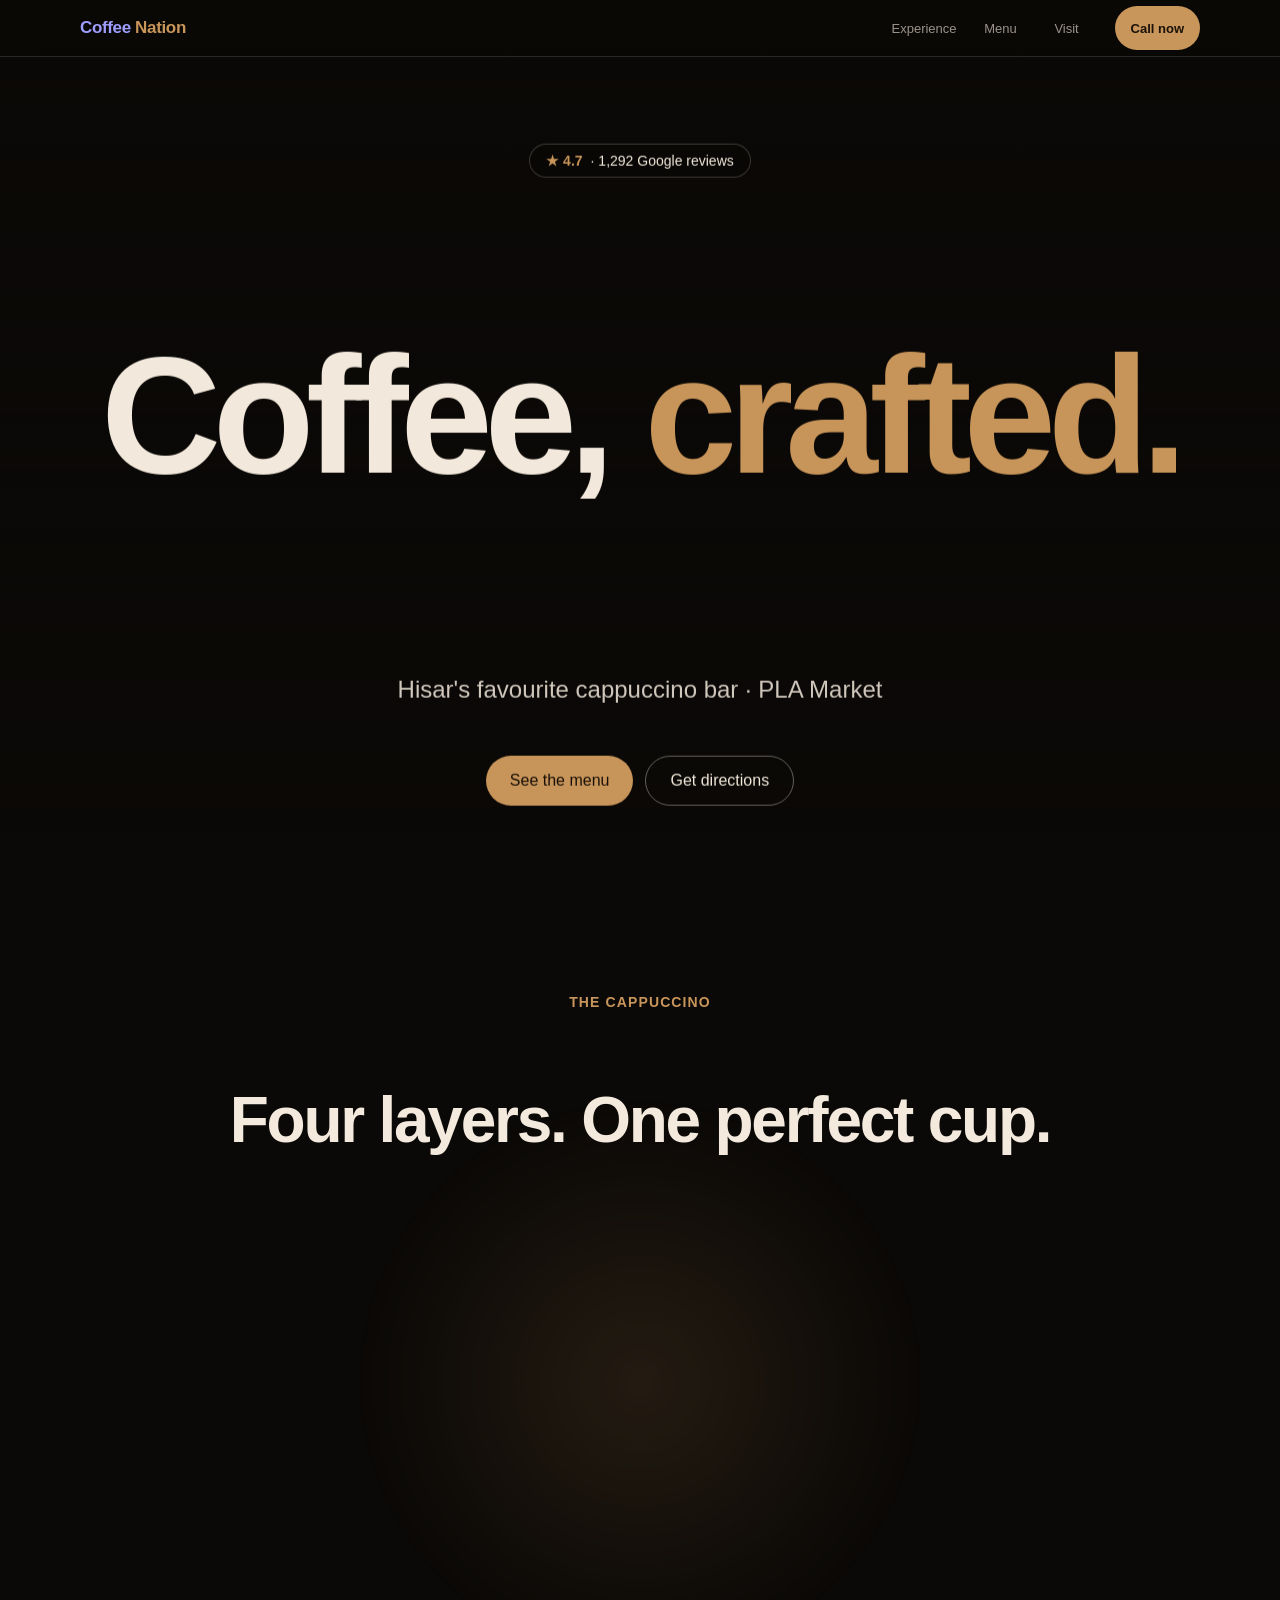
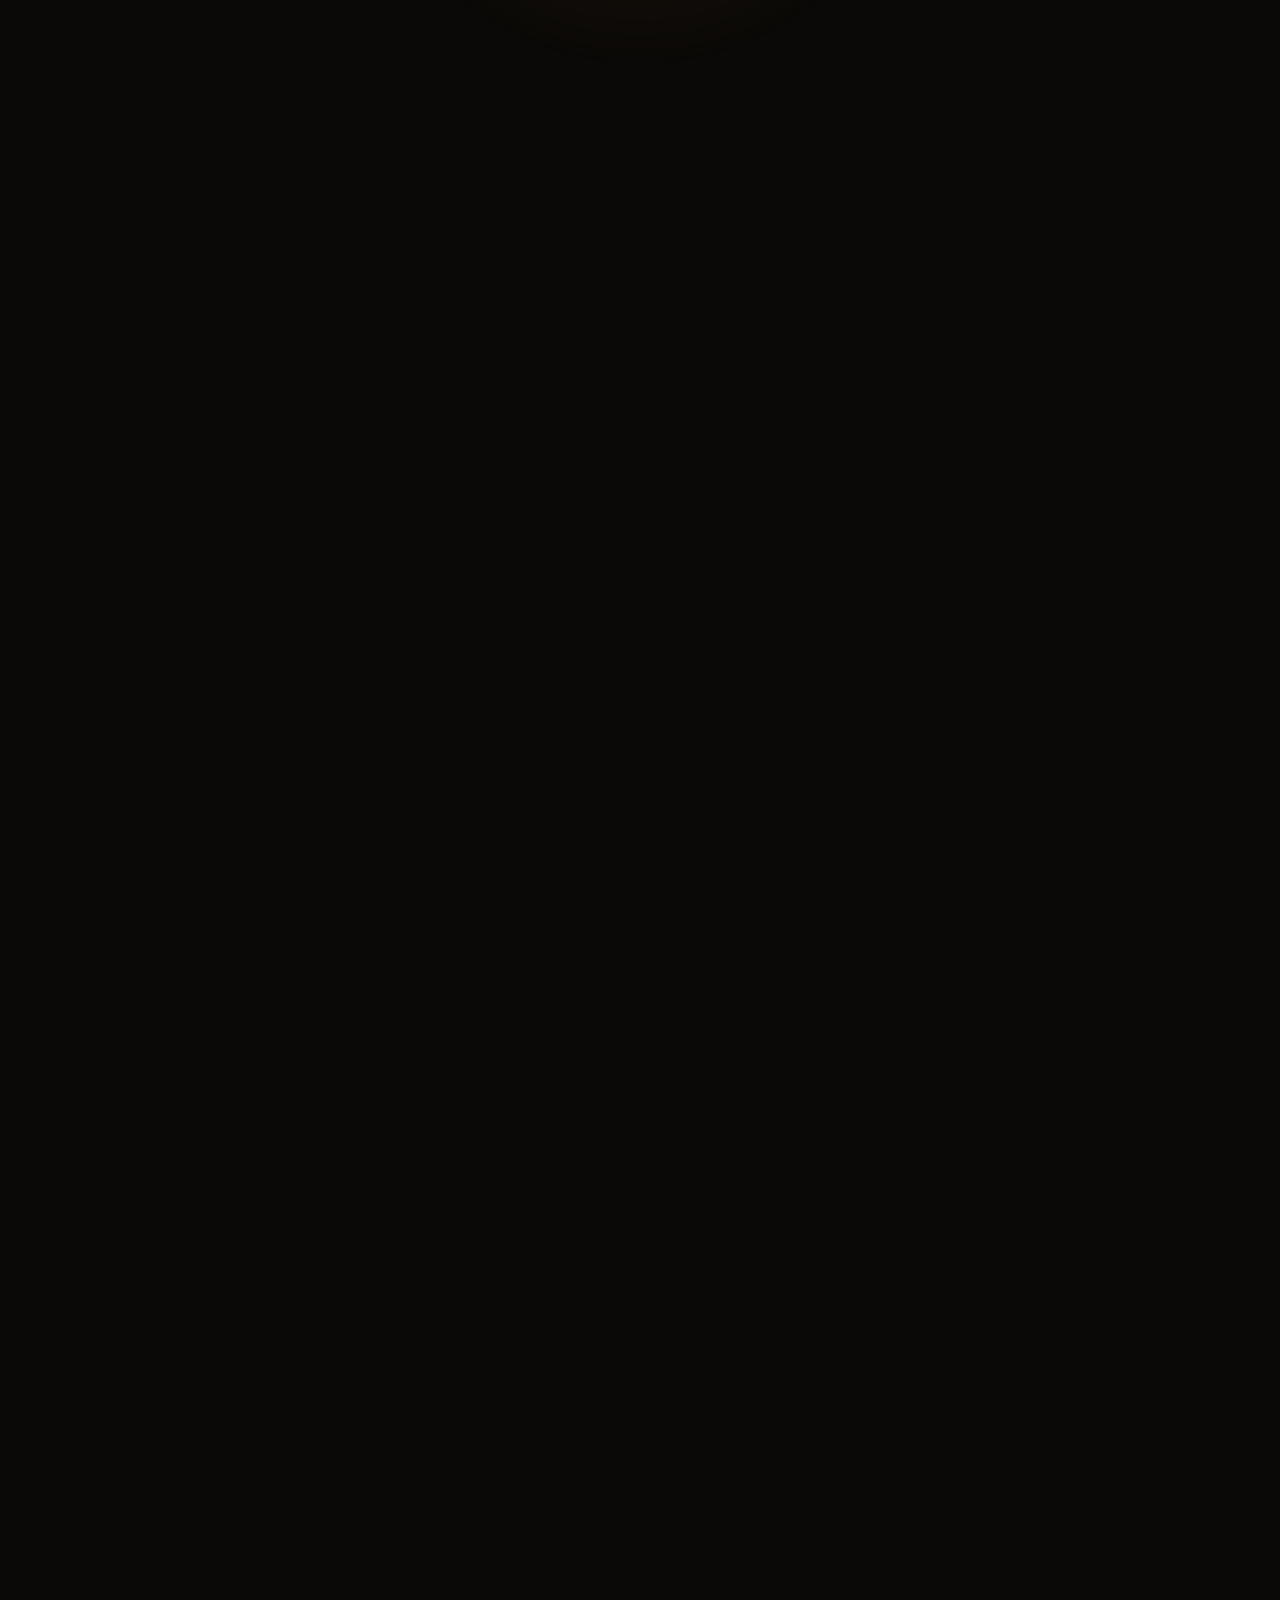
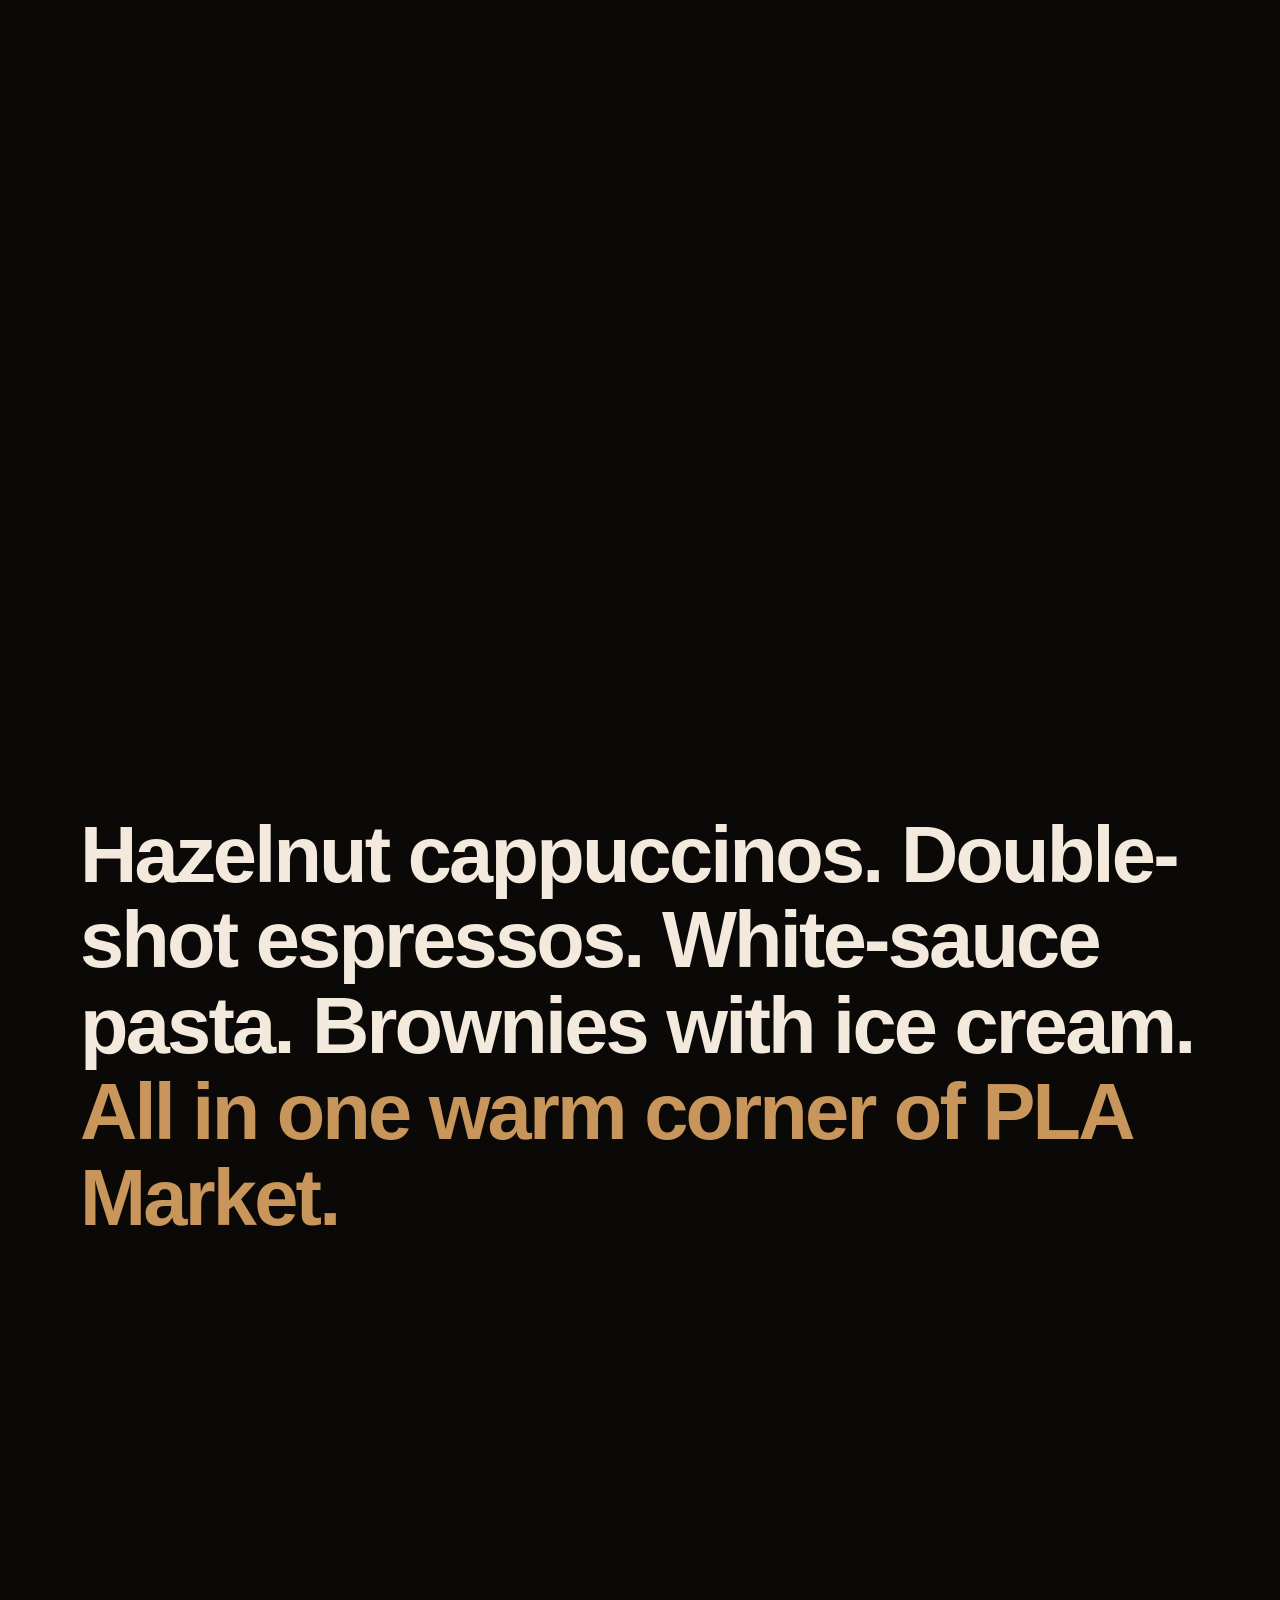
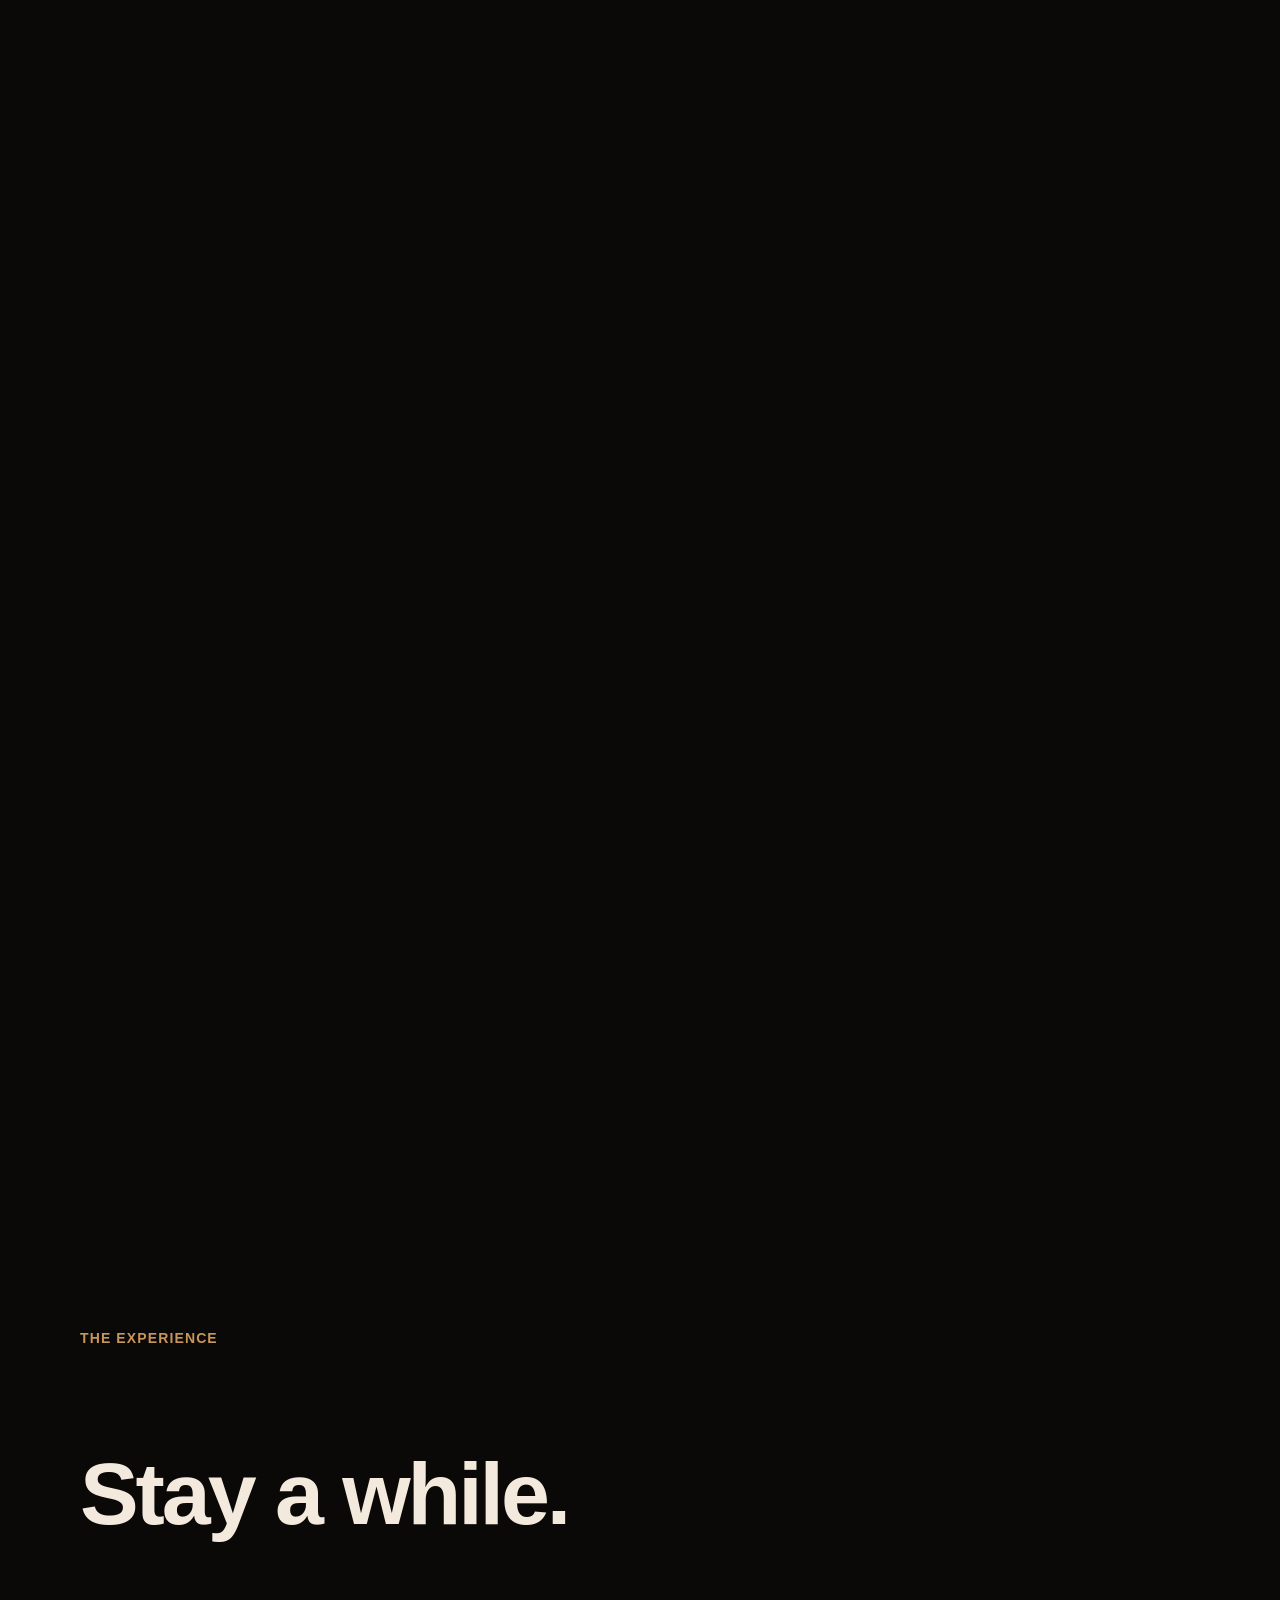
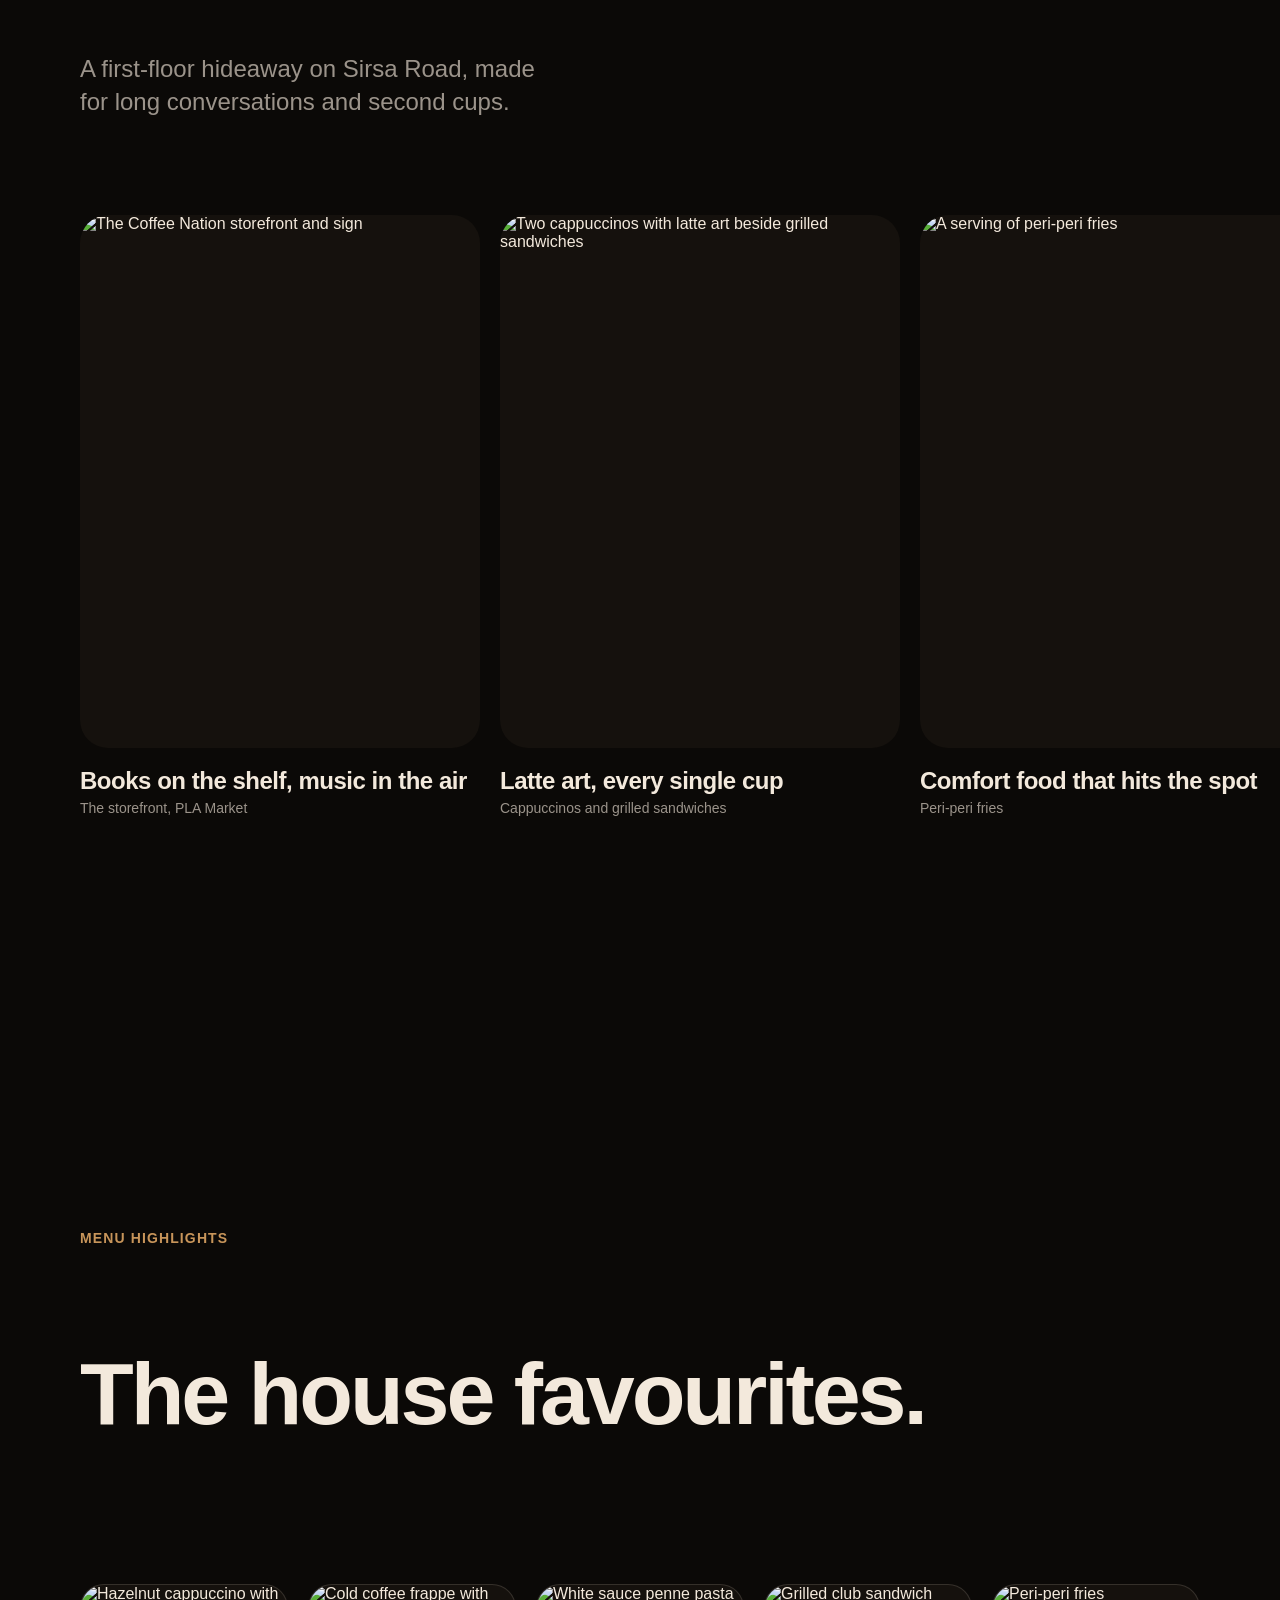
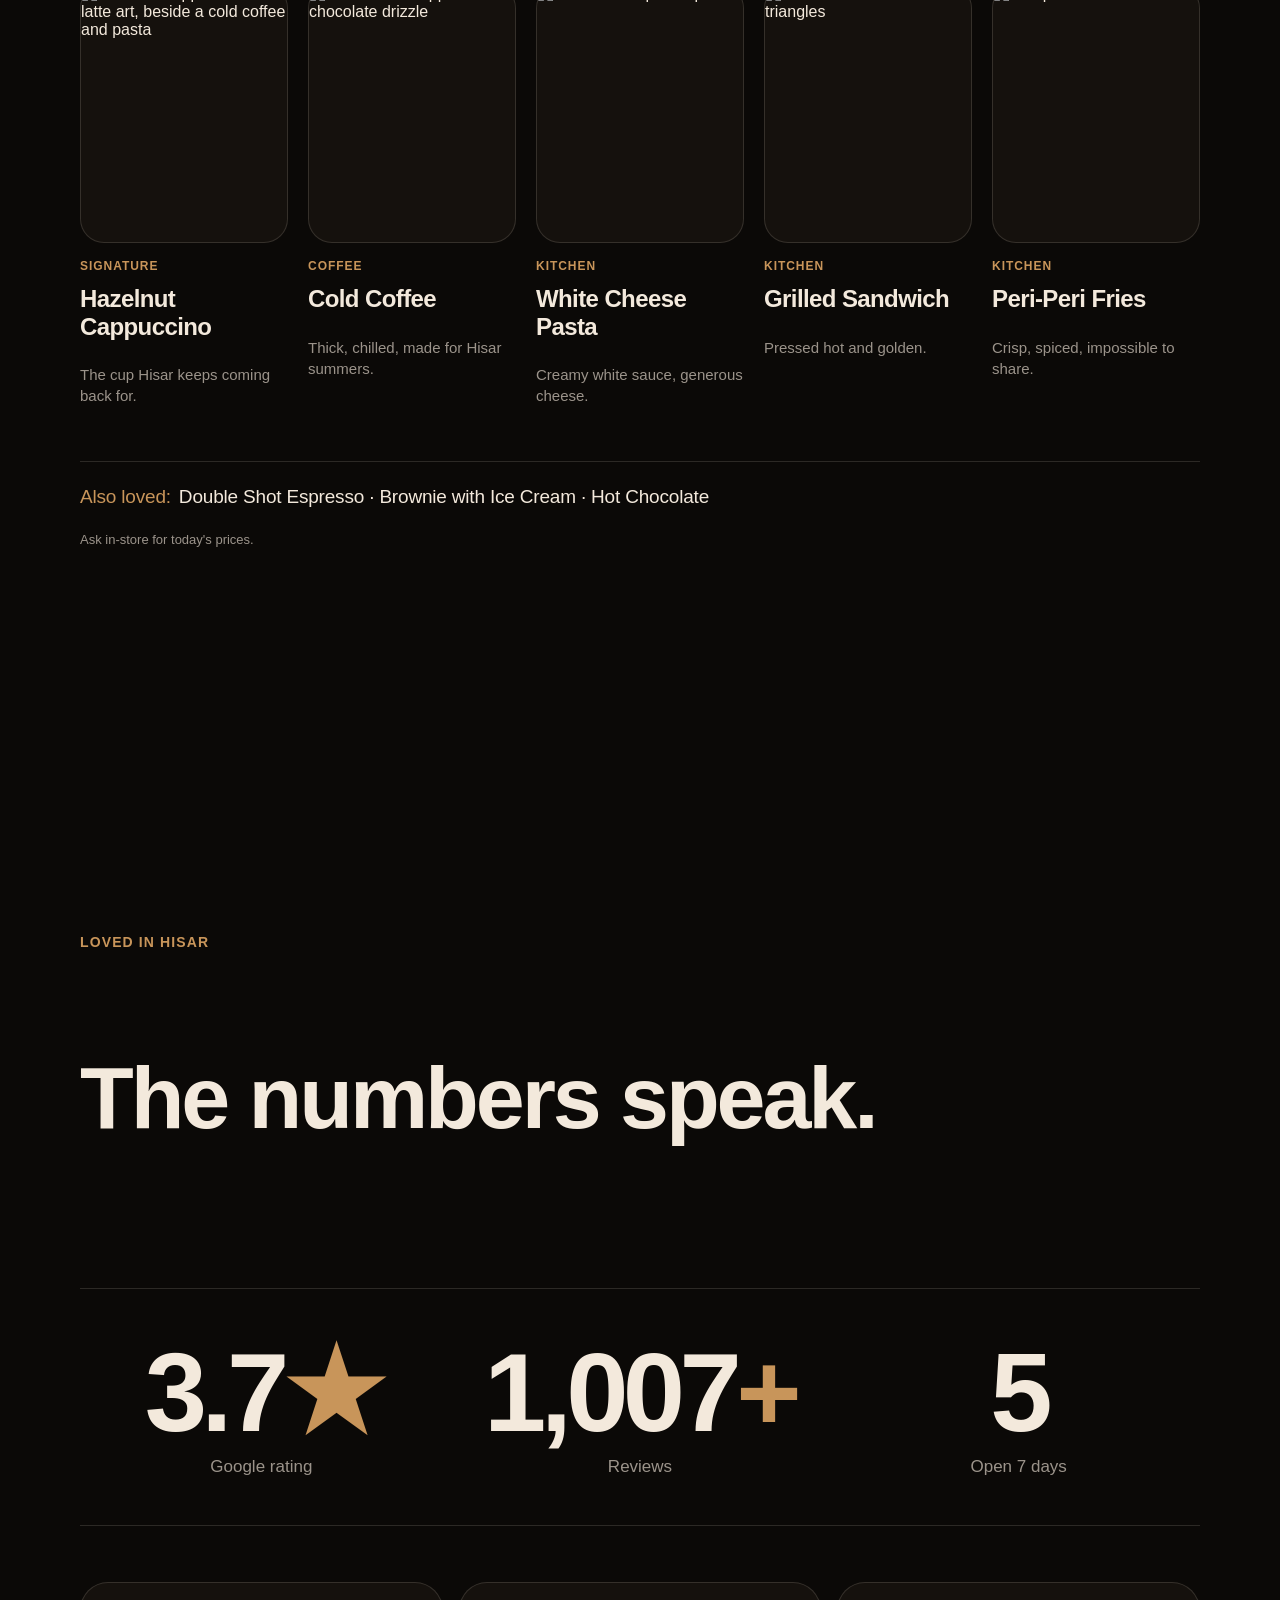
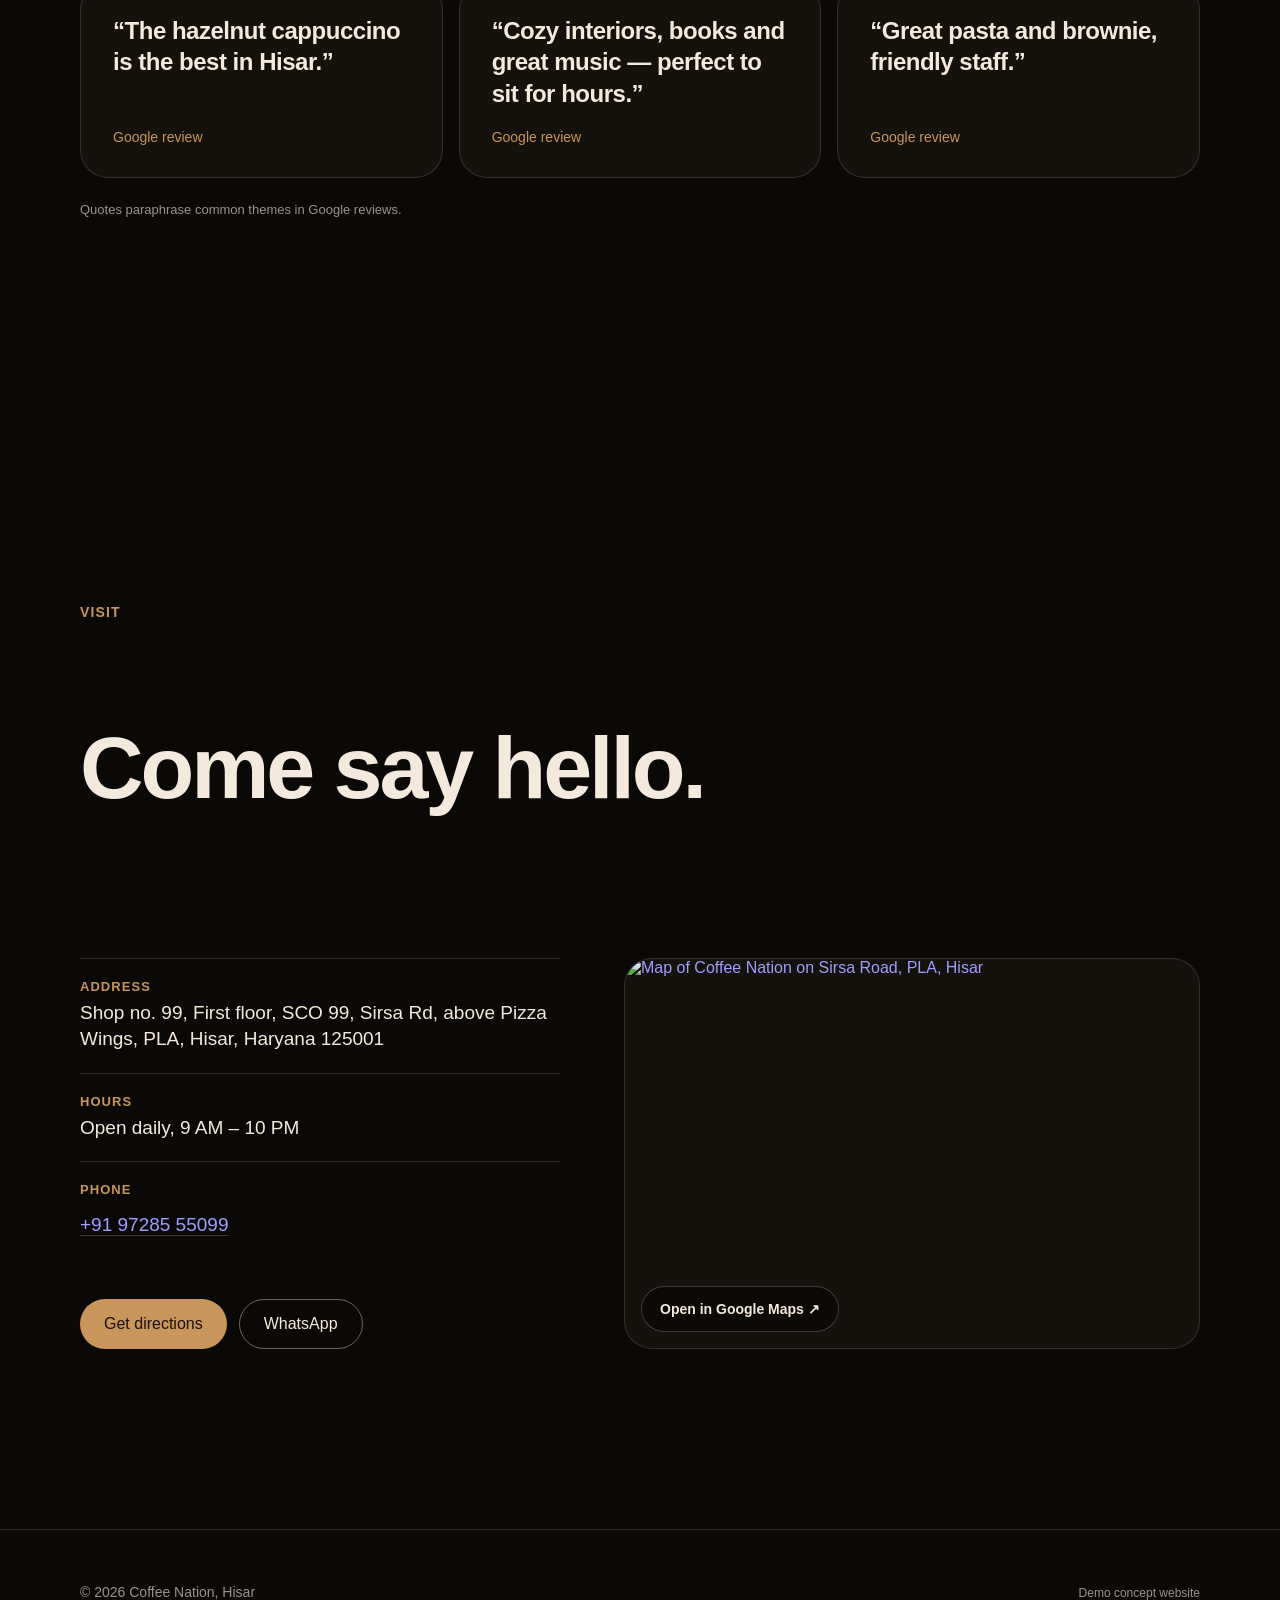
==== index.html @ 86024b4c "Demo site: initial commit" ====
<!doctype html>
<html lang="en">
  <head>
    <meta charset="utf-8" />
    <meta name="viewport" content="width=device-width, initial-scale=1" />
    <title>Coffee Nation Hisar</title>
    <meta name="theme-color" content="#0b0907" />
    <link rel="stylesheet" href="hark.css" />
    <style>
      :root {
        --x-bg: #0b0907;
        --x-bg-2: #15110d;
        --x-cream: #f3e9dc;
        --x-dim: rgba(243, 233, 220, 0.62);
        --x-faint: rgba(243, 233, 220, 0.2);
        --x-line: rgba(243, 233, 220, 0.14);
        --x-gold: #c8955a;
        --x-font: -apple-system, BlinkMacSystemFont, "SF Pro Display", "SF Pro Text", Inter, "Helvetica Neue", Helvetica, Arial, sans-serif;
        --x-ease: cubic-bezier(0.22, 1, 0.36, 1);
        color-scheme: dark;
      }
      body { background: var(--x-bg); color: var(--x-cream); font-family: var(--x-font); }
      .x-site {
        width: 100vw;
        margin: -12px 0 -40px calc(50% - 50vw);
        overflow: clip;
        font-family: var(--x-font);
        color: var(--x-cream);
        background: var(--x-bg);
        -webkit-font-smoothing: antialiased;
      }
      .x-site a:focus-visible, .x-scroller:focus-visible { outline: 2px solid var(--x-gold); outline-offset: 3px; }
      .x-wrap { width: min(1120px, 100% - 40px); margin-inline: auto; }

      /* Nav */
      .x-nav {
        position: fixed; inset: 0 0 auto 0; z-index: 50;
        background: rgba(11, 9, 7, 0.62);
        -webkit-backdrop-filter: saturate(180%) blur(20px);
        backdrop-filter: saturate(180%) blur(20px);
        border-bottom: 1px solid var(--x-line);
      }
      .x-nav__in { display: flex; align-items: center; gap: 20px; height: 56px; width: min(1120px, 100% - 32px); margin-inline: auto; }
      .x-mark { display: inline-flex; align-items: center; min-height: 44px; font-size: 17px; font-weight: 600; letter-spacing: -0.02em; text-decoration: none; white-space: nowrap; margin-right: auto; }
      .x-mark span { color: var(--x-gold); margin-left: 0.25em; }
      .x-nav__links { display: flex; gap: 10px; }
      .x-nav__links a { display: inline-flex; align-items: center; justify-content: center; min-height: 44px; min-width: 44px; padding: 0 6px; font-size: 13px; color: var(--x-dim); text-decoration: none; transition: color 0.2s; }
      .x-nav__links a:hover { color: var(--x-cream); }
      .x-pill {
        display: inline-flex; align-items: center; min-height: 44px; padding: 0 16px; border-radius: 999px;
        background: var(--x-gold); color: #1a120a; font-size: 13px; font-weight: 600; text-decoration: none; white-space: nowrap;
      }
      @media (max-width: 460px) {
        .x-nav__in { gap: 6px; width: calc(100% - 24px); }
        .x-mark { font-size: 15px; }
        .x-nav__links { gap: 0; }
        .x-nav__links a { font-size: 12px; padding: 0 4px; }
        .x-pill { padding: 0 12px; font-size: 12px; }
      }

      /* Buttons */
      .x-btns { display: flex; flex-wrap: wrap; gap: 12px; }
      .x-btn {
        display: inline-flex; align-items: center; justify-content: center; min-height: 48px; padding: 0 24px;
        border-radius: 999px; font-size: 16px; font-weight: 500; text-decoration: none;
        transition: transform 0.3s var(--x-ease), background 0.3s, color 0.3s;
      }
      .x-btn--fill { background: var(--x-gold); color: #1a120a; }
      .x-btn--fill:hover { background: #d8a46a; }
      .x-btn--line { border: 1px solid rgba(243, 233, 220, 0.4); color: var(--x-cream); }
      .x-btn--line:hover { background: var(--x-cream); color: var(--x-bg); }
      .x-btn:active { transform: scale(0.97); }

      /* Type */
      .x-eyebrow { font-size: 14px; font-weight: 600; letter-spacing: 0.08em; text-transform: uppercase; color: var(--x-gold); }
      .x-h2 { font-size: clamp(40px, 7vw, 88px); font-weight: 700; letter-spacing: -0.035em; line-height: 1.02; }
      .x-lede { font-size: clamp(18px, 2.2vw, 24px); line-height: 1.4; color: var(--x-dim); max-width: 36ch; font-weight: 500; }
      .x-small { font-size: 13px; color: var(--x-dim); }
      .x-block { padding-block: clamp(96px, 16vw, 180px); }
      .x-block__head { display: grid; gap: 16px; margin-bottom: clamp(40px, 6vw, 72px); }

      /* Hero */
      .x-hero { position: relative; height: 100vh; height: 100svh; min-height: 560px; overflow: hidden; }
      .x-hero__img { position: absolute; inset: 0; width: 100%; height: 100%; max-width: none; object-fit: cover; transform: scale(1.06); will-change: transform; }
      .x-hero::after {
        content: ""; position: absolute; inset: 0;
        background: linear-gradient(180deg, rgba(11, 9, 7, 0.55) 0%, rgba(11, 9, 7, 0.2) 35%, rgba(11, 9, 7, 0.75) 72%, var(--x-bg) 100%);
      }
      .x-hero__copy {
        position: absolute; inset: auto 0 0 0; z-index: 2; padding-bottom: clamp(56px, 10vh, 112px);
        display: grid; gap: 20px; justify-items: center; text-align: center; will-change: transform, opacity;
      }
      .x-hero h1 { font-size: clamp(60px, 13vw, 168px); font-weight: 700; letter-spacing: -0.05em; line-height: 0.95; }
      .x-hero h1 span { color: var(--x-gold); }
      .x-hero__sub { font-size: clamp(17px, 2.2vw, 24px); font-weight: 500; color: var(--x-cream); opacity: 0.86; }
      .x-chip {
        display: inline-flex; align-items: center; gap: 8px; padding: 8px 16px; border-radius: 999px; font-size: 14px; font-weight: 500;
        background: rgba(11, 9, 7, 0.78); color: var(--x-cream); border: 1px solid rgba(243, 233, 220, 0.22);
        -webkit-backdrop-filter: blur(16px); backdrop-filter: blur(16px);
      }
      .x-chip b { color: var(--x-gold); }
      .x-hero .x-btns { justify-content: center; margin-top: 8px; }

      /* Exploded view */
      .x-explode { position: relative; height: 320vh; }
      .x-explode__stick { position: sticky; top: 0; height: 100vh; height: 100svh; overflow: visible; }
      .x-glow {
        position: absolute; left: var(--cx, 50%); top: 54%; width: 96vmin; height: 96vmin; transform: translate(-50%, -50%);
        background: radial-gradient(closest-side, rgba(200, 149, 90, 0.34), rgba(200, 149, 90, 0.08) 55%, transparent 75%);
        opacity: 0.45; pointer-events: none; will-change: opacity, transform;
      }
      .x-layer { position: absolute; left: 0; top: 0; will-change: transform; pointer-events: none; user-select: none; }
      .x-layer { overflow: visible; }
      .x-layer img { display: block; width: 100%; height: auto; max-width: none; max-height: none; overflow: visible; -webkit-mask: none; mask: none; clip-path: none; }
      .x-layer--saucer { z-index: 1; filter: drop-shadow(0 0 2px rgba(232, 190, 140, 0.55)) drop-shadow(0 0 22px rgba(200, 149, 90, 0.45)) drop-shadow(0 26px 36px rgba(0, 0, 0, 0.55)); }
      .x-layer--cup { z-index: 2; filter: drop-shadow(0 0 2px rgba(232, 190, 140, 0.4)) drop-shadow(0 0 26px rgba(200, 149, 90, 0.32)) drop-shadow(0 24px 40px rgba(0, 0, 0, 0.55)); }
      .x-layer--espresso { z-index: 3; filter: drop-shadow(0 0 2px rgba(232, 190, 140, 0.45)) drop-shadow(0 0 30px rgba(200, 149, 90, 0.38)) drop-shadow(0 14px 26px rgba(0, 0, 0, 0.5)); }
      .x-layer--foam { z-index: 4; filter: drop-shadow(0 0 2px rgba(232, 190, 140, 0.4)) drop-shadow(0 0 28px rgba(200, 149, 90, 0.3)) drop-shadow(0 14px 24px rgba(0, 0, 0, 0.5)); }
      .x-callout {
        position: absolute; top: 0; z-index: 6; display: flex; align-items: center; gap: 12px; opacity: 0;
        width: max-content; max-width: min(300px, 40vw); will-change: opacity, transform;
      }
      .x-callout__line { flex: none; width: 56px; height: 1px; background: rgba(243, 233, 220, 0.55); transform-origin: left center; }
      .x-callout--left { flex-direction: row-reverse; text-align: right; }
      .x-callout--left .x-callout__line { transform-origin: right center; }
      .x-callout p { font-size: 17px; font-weight: 600; letter-spacing: -0.01em; line-height: 1.25; }
      .x-callout small { display: block; font-size: 14px; font-weight: 400; color: var(--x-dim); margin-top: 3px; }
      @media (max-width: 700px) {
        .x-callout { gap: 8px; }
        .x-callout__line { width: 14px; }
        .x-callout p { font-size: 13px; }
        .x-callout small { font-size: 12px; }
      }
      .x-explode__title, .x-explode__end {
        position: absolute; inset: 84px 0 auto 0; z-index: 7; text-align: center; display: grid; gap: 10px; padding-inline: 20px; will-change: opacity, transform;
      }
      .x-explode__end { inset: auto 0 9vh 0; opacity: 0; }
      .x-explode__title h2, .x-explode__end h2 { font-size: clamp(32px, 5.4vw, 64px); font-weight: 700; letter-spacing: -0.035em; line-height: 1.05; }
      .x-explode__end h2 span { color: var(--x-gold); }

      /* Statement */
      .x-statement { position: relative; height: 240vh; }
      .x-statement__stick { position: sticky; top: 0; height: 100vh; height: 100svh; display: grid; align-items: center; }
      .x-statement p { font-size: clamp(34px, 6.2vw, 80px); font-weight: 700; letter-spacing: -0.035em; line-height: 1.08; }
      .x-word { color: #77706a; transition: color 0.35s ease; }
      .x-word.is-on { color: var(--x-cream); }
      .x-word.is-gold.is-on { color: var(--x-gold); }

      /* Gallery */
      .x-scroller {
        display: grid; grid-auto-flow: column; grid-auto-columns: min(78vw, 400px); gap: 20px;
        overflow-x: auto; scroll-snap-type: x mandatory; scrollbar-width: none;
        padding-inline: max(20px, (100vw - 1120px) / 2); scroll-padding-inline: max(20px, (100vw - 1120px) / 2);
        padding-bottom: 8px;
      }
      .x-scroller::-webkit-scrollbar { display: none; }
      .x-shot { margin: 0; scroll-snap-align: start; }
      .x-shot__frame { aspect-ratio: 3 / 4; border-radius: 28px; overflow: hidden; background: var(--x-bg-2); }
      .x-shot img { width: 100%; height: 100%; object-fit: cover; transform: scale(1.22); opacity: 0.4; transition: transform 1.6s var(--x-ease), opacity 1.2s ease; }
      .x-shot.is-in img { transform: scale(1); opacity: 1; }
      .x-shot figcaption { margin-top: 18px; font-size: clamp(19px, 2vw, 24px); font-weight: 600; letter-spacing: -0.02em; line-height: 1.25; }
      .x-shot figcaption small { display: block; font-size: 14px; font-weight: 400; color: var(--x-dim); margin-top: 4px; letter-spacing: 0; }

      /* Menu */
      .x-menu { display: grid; grid-template-columns: repeat(auto-fill, minmax(min(100%, 200px), 1fr)); gap: 20px; }
      .x-food { margin: 0; }
      .x-food__frame { aspect-ratio: 4 / 5; border-radius: 24px; overflow: hidden; background: var(--x-bg-2); border: 1px solid var(--x-line); }
      .x-food__frame img {
        display: block; width: 100%; height: 100%; max-width: none; object-fit: cover; transform: scale(1.14);
        transition: transform 1.4s var(--x-ease);
      }
      .x-food.is-in .x-food__frame img { transform: scale(1); }
      .x-food.is-in:hover .x-food__frame img { transform: scale(1.06); transition-duration: 0.8s; }
      .x-food__tag { margin-top: 16px; font-size: 12px; font-weight: 600; letter-spacing: 0.08em; text-transform: uppercase; color: var(--x-gold); }
      .x-food h3 { margin-top: 6px; font-size: clamp(20px, 2vw, 24px); font-weight: 700; letter-spacing: -0.025em; line-height: 1.15; }
      .x-food p.x-food__desc { font-size: 15px; color: var(--x-dim); margin-top: 6px; line-height: 1.4; }
      .x-also { margin-top: 40px; padding-top: 24px; border-top: 1px solid var(--x-line); font-size: clamp(16px, 1.8vw, 19px); font-weight: 500; color: var(--x-cream); letter-spacing: -0.01em; }
      .x-also span { color: var(--x-gold); margin-right: 8px; }
      .x-menu-note { margin-top: 24px; }

      /* Proof */
      .x-stats { display: grid; grid-template-columns: repeat(3, minmax(0, 1fr)); gap: 16px; border-block: 1px solid var(--x-line); padding-block: 48px; }
      .x-stat { display: grid; gap: 8px; text-align: center; }
      .x-stat__fig { font-size: clamp(48px, 9vw, 112px); font-weight: 700; letter-spacing: -0.05em; line-height: 1; font-variant-numeric: tabular-nums; }
      .x-stat__fig span { color: var(--x-gold); }
      .x-stat__label { font-size: clamp(14px, 1.6vw, 17px); color: var(--x-dim); font-weight: 500; }
      @media (max-width: 600px) { .x-stats { grid-template-columns: 1fr; gap: 40px; } }
      .x-quotes { display: grid; grid-template-columns: repeat(auto-fit, minmax(min(100%, 280px), 1fr)); gap: 16px; margin-top: 56px; }
      .x-quote { margin: 0; padding: 32px; border-radius: 28px; background: var(--x-bg-2); border: 1px solid var(--x-line); display: grid; gap: 20px; align-content: space-between; }
      .x-quote blockquote { margin: 0; font-size: clamp(20px, 2.2vw, 24px); font-weight: 600; letter-spacing: -0.02em; line-height: 1.3; }
      .x-quote figcaption { font-size: 14px; color: var(--x-gold); }

      /* Visit */
      .x-visit { display: grid; grid-template-columns: minmax(0, 1fr) minmax(0, 1.2fr); gap: clamp(32px, 5vw, 64px); align-items: stretch; }
      @media (max-width: 860px) { .x-visit { grid-template-columns: 1fr; } }
      .x-facts { display: grid; gap: 0; margin: 0 0 32px; }
      .x-facts div { padding-block: 20px; border-top: 1px solid var(--x-line); display: grid; gap: 6px; }
      .x-facts dt { font-size: 13px; font-weight: 600; letter-spacing: 0.08em; text-transform: uppercase; color: var(--x-gold); }
      .x-facts dd { margin: 0; font-size: 19px; line-height: 1.4; font-weight: 500; }
      .x-facts dd a { display: inline-flex; align-items: center; min-height: 44px; text-decoration: underline; text-decoration-color: var(--x-faint); text-underline-offset: 4px; }
      .x-map { position: relative; display: block; border-radius: 28px; overflow: hidden; border: 1px solid var(--x-line); min-height: 320px; background: var(--x-bg-2); text-decoration: none; }
      .x-map img { display: block; position: absolute; inset: 0; width: 100%; height: 100%; max-width: none; object-fit: cover; transition: transform 1s var(--x-ease); }
      .x-map:hover img { transform: scale(1.03); }
      .x-map__pill {
        position: absolute; left: 16px; bottom: 16px; z-index: 1; display: inline-flex; align-items: center; min-height: 44px; padding: 0 18px;
        border-radius: 999px; background: rgba(11, 9, 7, 0.78); color: var(--x-cream); border: 1px solid rgba(243, 233, 220, 0.22);
        font-size: 14px; font-weight: 600; -webkit-backdrop-filter: blur(16px); backdrop-filter: blur(16px);
      }
      .x-map:hover .x-map__pill { background: var(--x-gold); color: #1a120a; }

      /* Footer */
      .x-foot { border-top: 1px solid var(--x-line); padding-block: 40px 56px; }
      .x-foot .x-wrap { display: flex; flex-wrap: wrap; justify-content: space-between; gap: 12px; align-items: baseline; }
      .x-foot p { font-size: 14px; color: var(--x-dim); }
      .x-foot p + p { font-size: 12px; }

      /* Reveal */
      .x-rise { opacity: 0; transform: translateY(40px); transition: opacity 1s ease, transform 1.2s var(--x-ease); }
      .x-rise.is-in { opacity: 1; transform: none; }

      @media (prefers-reduced-motion: reduce) {
        .x-rise, .x-shot img, .x-food__frame img, .x-food.is-in:hover .x-food__frame img, .x-map:hover img { opacity: 1; transform: none; transition: none; }
        .x-word { transition: none; }
        .x-btn { transition: none; }
        .x-explode { height: auto; }
        .x-explode__stick { position: relative; height: 100vh; min-height: 680px; }
        .x-statement { height: auto; }
        .x-statement__stick { position: relative; height: auto; padding-block: 140px; }
      }
    </style>
  </head>
  <body>
    <div class="page" id="top">
      <div class="x-site">
        <header class="x-nav">
          <div class="x-nav__in">
            <a class="x-mark" href="#top">Coffee <span>Nation</span></a>
            <nav class="x-nav__links" aria-label="Sections">
              <a href="#experience">Experience</a>
              <a href="#menu">Menu</a>
              <a href="#visit">Visit</a>
            </nav>
            <a class="x-pill" href="tel:+919728555099">Call now</a>
          </div>
        </header>

        <main>
          <section class="x-hero" aria-label="Coffee Nation">
            <img class="x-hero__img" src="c1.jpg" alt="The Coffee Nation counter and seating in PLA Market, Hisar" />
            <div class="x-hero__copy x-wrap">
              <span class="x-chip"><b>★ 4.7</b> · 1,292 Google reviews</span>
              <h1>Coffee, <span>crafted.</span></h1>
              <p class="x-hero__sub">Hisar's favourite cappuccino bar · PLA Market</p>
              <div class="x-btns">
                <a class="x-btn x-btn--fill" href="#menu">See the menu</a>
                <a class="x-btn x-btn--line" href="https://www.google.com/maps/search/?api=1&amp;query=Coffee%20Nation%20PLA%20Sirsa%20Rd%20Hisar" target="_blank" rel="noopener">Get directions</a>
              </div>
            </div>
          </section>

          <section class="x-explode" id="craft" aria-label="Anatomy of a Coffee Nation cappuccino">
            <div class="x-explode__stick">
              <div class="x-glow"></div>
              <div class="x-explode__title">
                <p class="x-eyebrow">The cappuccino</p>
                <h2>Four layers. One perfect cup.</h2>
              </div>
              <div class="x-layer x-layer--saucer" data-layer="saucer"><img src="coffee_saucer.png" alt="" /></div>
              <div class="x-layer x-layer--cup" data-layer="cup"><img src="coffee_cup_cream.png" alt="" /></div>
              <div class="x-layer x-layer--espresso" data-layer="espresso"><img src="coffee_espresso.png" alt="" /></div>
              <div class="x-layer x-layer--foam" data-layer="foam"><img src="coffee_foam.png" alt="" /></div>
              <div class="x-callout" data-for="foam"><span class="x-callout__line"></span><p>Silky microfoam<small>Hand-poured rosetta</small></p></div>
              <div class="x-callout" data-for="espresso"><span class="x-callout__line"></span><p>Double-shot espresso<small>Rich golden crema</small></p></div>
              <div class="x-callout" data-for="cup"><span class="x-callout__line"></span><p>Glazed ceramic<small>Holds the heat longer</small></p></div>
              <div class="x-callout" data-for="saucer"><span class="x-callout__line"></span><p>Served with care<small>Since day one</small></p></div>
              <div class="x-explode__end">
                <h2>Assembled. <span>Served.</span></h2>
              </div>
            </div>
          </section>

          <section class="x-statement" aria-label="What we serve">
            <div class="x-statement__stick">
              <div class="x-wrap">
                <p id="x-statement">Hazelnut cappuccinos. Double-shot espressos. White-sauce pasta. Brownies with ice cream. All in one warm corner of PLA Market.</p>
              </div>
            </div>
          </section>

          <section class="x-block" id="experience" aria-labelledby="exp-h">
            <div class="x-wrap x-block__head x-rise">
              <p class="x-eyebrow">The experience</p>
              <h2 class="x-h2" id="exp-h">Stay a while.</h2>
              <p class="x-lede">A first-floor hideaway on Sirsa Road, made for long conversations and second cups.</p>
            </div>
            <div class="x-scroller" tabindex="0" aria-label="Photos of Coffee Nation, scroll sideways">
              <figure class="x-shot">
                <div class="x-shot__frame"><img src="c3.jpg" alt="The Coffee Nation storefront and sign" /></div>
                <figcaption>Books on the shelf, music in the air<small>The storefront, PLA Market</small></figcaption>
              </figure>
              <figure class="x-shot">
                <div class="x-shot__frame"><img src="c4.jpg" alt="Two cappuccinos with latte art beside grilled sandwiches" loading="lazy" /></div>
                <figcaption>Latte art, every single cup<small>Cappuccinos and grilled sandwiches</small></figcaption>
              </figure>
              <figure class="x-shot">
                <div class="x-shot__frame"><img src="c2.jpg" alt="A serving of peri-peri fries" loading="lazy" /></div>
                <figcaption>Comfort food that hits the spot<small>Peri-peri fries</small></figcaption>
              </figure>
              <figure class="x-shot">
                <div class="x-shot__frame"><img src="m_books.jpg" alt="The Coffee Nation sign above a wall of bookshelves" loading="lazy" /></div>
                <figcaption>Coffee Nation — books on the wall, coffee in hand<small>The reading wall</small></figcaption>
              </figure>
              <figure class="x-shot">
                <div class="x-shot__frame"><img src="m_mural.jpg" alt="Wall mural titled A Journey from Bean to Cup" loading="lazy" /></div>
                <figcaption>A journey from bean to cup<small>The mural inside</small></figcaption>
              </figure>
            </div>
          </section>

          <section class="x-block" id="menu" aria-labelledby="menu-h">
            <div class="x-wrap">
              <div class="x-block__head x-rise">
                <p class="x-eyebrow">Menu highlights</p>
                <h2 class="x-h2" id="menu-h">The house favourites.</h2>
              </div>
              <div class="x-menu">
                <article class="x-food">
                  <div class="x-food__frame"><img src="m_cappuccino_pasta.jpg" alt="Hazelnut cappuccino with latte art, beside a cold coffee and pasta" loading="lazy" /></div>
                  <p class="x-food__tag">Signature</p>
                  <h3>Hazelnut Cappuccino</h3><p class="x-food__desc">The cup Hisar keeps coming back for.</p>
                </article>
                <article class="x-food">
                  <div class="x-food__frame"><img src="m_coldcoffee.jpg" alt="Cold coffee frappe with chocolate drizzle" loading="lazy" /></div>
                  <p class="x-food__tag">Coffee</p>
                  <h3>Cold Coffee</h3><p class="x-food__desc">Thick, chilled, made for Hisar summers.</p>
                </article>
                <article class="x-food">
                  <div class="x-food__frame"><img src="m_pasta.jpg" alt="White sauce penne pasta" loading="lazy" /></div>
                  <p class="x-food__tag">Kitchen</p>
                  <h3>White Cheese Pasta</h3><p class="x-food__desc">Creamy white sauce, generous cheese.</p>
                </article>
                <article class="x-food">
                  <div class="x-food__frame"><img src="m_sandwich.jpg" alt="Grilled club sandwich triangles" loading="lazy" /></div>
                  <p class="x-food__tag">Kitchen</p>
                  <h3>Grilled Sandwich</h3><p class="x-food__desc">Pressed hot and golden.</p>
                </article>
                <article class="x-food">
                  <div class="x-food__frame"><img src="m_fries.jpg" alt="Peri-peri fries" loading="lazy" /></div>
                  <p class="x-food__tag">Kitchen</p>
                  <h3>Peri-Peri Fries</h3><p class="x-food__desc">Crisp, spiced, impossible to share.</p>
                </article>
              </div>
              <p class="x-also x-rise"><span>Also loved:</span>Double Shot Espresso · Brownie with Ice Cream · Hot Chocolate</p>
              <p class="x-small x-menu-note">Ask in-store for today's prices.</p>
            </div>
          </section>

          <section class="x-block" id="reviews" aria-labelledby="rev-h">
            <div class="x-wrap">
              <div class="x-block__head x-rise">
                <p class="x-eyebrow">Loved in Hisar</p>
                <h2 class="x-h2" id="rev-h">The numbers speak.</h2>
              </div>
              <div class="x-stats">
                <div class="x-stat"><span class="x-stat__fig"><b data-count="4.7" data-dec="1">4.7</b><span>★</span></span><span class="x-stat__label">Google rating</span></div>
                <div class="x-stat"><span class="x-stat__fig"><b data-count="1292">1,292</b><span>+</span></span><span class="x-stat__label">Reviews</span></div>
                <div class="x-stat"><span class="x-stat__fig"><b data-count="7">7</b></span><span class="x-stat__label">Open 7 days</span></div>
              </div>
              <div class="x-quotes">
                <figure class="x-quote x-rise"><blockquote>“The hazelnut cappuccino is the best in Hisar.”</blockquote><figcaption>Google review</figcaption></figure>
                <figure class="x-quote x-rise"><blockquote>“Cozy interiors, books and great music — perfect to sit for hours.”</blockquote><figcaption>Google review</figcaption></figure>
                <figure class="x-quote x-rise"><blockquote>“Great pasta and brownie, friendly staff.”</blockquote><figcaption>Google review</figcaption></figure>
              </div>
              <p class="x-small x-menu-note">Quotes paraphrase common themes in Google reviews.</p>
            </div>
          </section>

          <section class="x-block" id="visit" aria-labelledby="visit-h">
            <div class="x-wrap">
              <div class="x-block__head x-rise">
                <p class="x-eyebrow">Visit</p>
                <h2 class="x-h2" id="visit-h">Come say hello.</h2>
              </div>
              <div class="x-visit">
                <div class="x-rise">
                  <dl class="x-facts">
                    <div><dt>Address</dt><dd>Shop no. 99, First floor, SCO 99, Sirsa Rd, above Pizza Wings, PLA, Hisar, Haryana 125001</dd></div>
                    <div><dt>Hours</dt><dd>Open daily, 9 AM – 10 PM</dd></div>
                    <div><dt>Phone</dt><dd><a href="tel:+919728555099">+91 97285 55099</a></dd></div>
                  </dl>
                  <div class="x-btns">
                    <a class="x-btn x-btn--fill" href="https://www.google.com/maps/search/?api=1&amp;query=Coffee%20Nation%20PLA%20Sirsa%20Rd%20Hisar" target="_blank" rel="noopener">Get directions</a>
                    <a class="x-btn x-btn--line" href="https://wa.me/919728555099" target="_blank" rel="noopener">WhatsApp</a>
                  </div>
                </div>
                <a class="x-map x-rise" href="https://www.google.com/maps/search/?api=1&amp;query=Coffee%20Nation%20PLA%20Sirsa%20Rd%20Hisar" target="_blank" rel="noopener" aria-label="Open Coffee Nation in Google Maps">
                  <img src="coffee_nation_map.jpg" alt="Map of Coffee Nation on Sirsa Road, PLA, Hisar" loading="lazy" />
                  <span class="x-map__pill">Open in Google Maps ↗</span>
                </a>
              </div>
            </div>
          </section>
        </main>

        <footer class="x-foot">
          <div class="x-wrap">
            <p>© 2026 Coffee Nation, Hisar</p>
            <p>Demo concept website</p>
          </div>
        </footer>
      </div>
    </div>
    <script src="hark.js"></script>
    <script>
      (function () {
        var reduce = window.matchMedia("(prefers-reduced-motion: reduce)").matches;
        var clamp = function (v, a, b) { return Math.min(b, Math.max(a, v)); };
        var smooth = function (a, b, v) { var t = clamp((v - a) / (b - a), 0, 1); return t * t * (3 - 2 * t); };
        var lerp = function (a, b, t) { return a + (b - a) * t; };

        /* Statement words */
        var st = document.getElementById("x-statement");
        var words = st.textContent.trim().split(/\s+/);
        var goldFrom = words.indexOf("All");
        st.innerHTML = words.map(function (w, i) {
          return '<span class="x-word' + (i >= goldFrom ? " is-gold" : "") + '">' + w + "</span>";
        }).join(" ");
        var wordEls = [].slice.call(st.querySelectorAll(".x-word"));

        /* Reveal on view */
        var rise = [].slice.call(document.querySelectorAll(".x-rise, .x-shot, .x-food"));
        var counters = [].slice.call(document.querySelectorAll("[data-count]"));
        function fmt(v, dec) { return dec ? v.toFixed(dec) : Math.round(v).toLocaleString("en-IN"); }
        function countUp(el) {
          var to = parseFloat(el.getAttribute("data-count")), dec = +el.getAttribute("data-dec") || 0, t0 = null;
          function tick(t) {
            if (!t0) t0 = t;
            var k = clamp((t - t0) / 1600, 0, 1), e = 1 - Math.pow(1 - k, 3);
            el.textContent = fmt(to * e, dec);
            if (k < 1) requestAnimationFrame(tick);
          }
          requestAnimationFrame(tick);
        }
        if (reduce || !("IntersectionObserver" in window)) {
          rise.forEach(function (el) { el.classList.add("is-in"); });
          wordEls.forEach(function (el) { el.classList.add("is-on"); });
        } else {
          var io = new IntersectionObserver(function (entries) {
            entries.forEach(function (en) {
              if (en.isIntersecting) { en.target.classList.add("is-in"); io.unobserve(en.target); }
            });
          }, { threshold: 0.15, rootMargin: "0px 0px -8% 0px" });
          rise.forEach(function (el) { io.observe(el); });
          var cio = new IntersectionObserver(function (entries) {
            entries.forEach(function (en) {
              if (en.isIntersecting) { countUp(en.target); cio.unobserve(en.target); }
            });
          }, { threshold: 0.6 });
          counters.forEach(function (el) { el.textContent = fmt(0, +el.getAttribute("data-dec") || 0); cio.observe(el); });
        }

        /* Hero */
        var hero = document.querySelector(".x-hero"), heroImg = hero.querySelector(".x-hero__img"), heroCopy = hero.querySelector(".x-hero__copy");

        /* Exploded view */
        var ex = document.querySelector(".x-explode");
        var glow = ex.querySelector(".x-glow"), title = ex.querySelector(".x-explode__title"), end = ex.querySelector(".x-explode__end");
        // w: width as a share of W; ar: image height/width; a: assembled y (x W); e: exploded y (x S); dx: x offset (x W)
        var spec = {
          saucer:   { w: 1.25, ar: 1, a: 0.27, e: 0.35, dx: 0, rot: 40, tilt: 64, s: 1.02, side: "left" },
          cup:      { w: 1, ar: 587 / 892, a: 0, e: 0.09, dx: 0.1, rot: -4, tilt: 0, s: 1.0, side: "right" },
          espresso: { w: 0.74, ar: 548 / 1044, a: -0.2, e: -0.16, dx: 0, rot: 5, tilt: 0, s: 1.05, side: "left" },
          foam:     { w: 0.68, ar: 409 / 733, a: -0.24, e: -0.39, dx: 0, rot: -7, tilt: 0, s: 1.06, side: "right" }
        };
        var order = ["foam", "espresso", "cup", "saucer"];
        var layers = {}, callouts = {};
        [].forEach.call(ex.querySelectorAll(".x-layer"), function (el) { layers[el.getAttribute("data-layer")] = el; });
        [].forEach.call(ex.querySelectorAll(".x-callout"), function (el) { callouts[el.getAttribute("data-for")] = el; });

        var vw, vh, W, S, cx, cy, mobile;
        function layout() {
          vw = document.documentElement.clientWidth;
          vh = window.innerHeight;
          mobile = vw < 700;
          W = mobile ? Math.min(vw * 0.44, vh * 0.3) : Math.min(vw * 0.32, vh * 0.34, 420);
          S = Math.min(vh * 0.74, W * 2.9);
          cx = mobile ? vw * 0.36 : vw * 0.5;
          cy = vh * 0.55;
          glow.style.setProperty("--cx", cx + "px");
          order.forEach(function (k) {
            var sp = spec[k], el = layers[k], c = callouts[k];
            el.style.width = W * sp.w + "px";
            var side = mobile ? "right" : sp.side;
            c.classList.toggle("x-callout--left", side === "left");
            c.dataset.side = side;
            var halfW = k === "cup" ? W * 0.5 : (W * sp.w) / 2;
            var gap = mobile ? 4 : 18;
            if (side === "right") {
              c.style.left = cx + W * sp.dx + halfW + gap + "px"; c.style.right = "auto";
              c.style.maxWidth = mobile ? Math.max(110, vw - (cx + W * sp.dx + halfW + gap) - 10) + "px" : "";
            } else {
              c.style.right = vw - (cx - halfW - gap) + "px"; c.style.left = "auto"; c.style.maxWidth = "";
            }
          });
        }

        function renderExplode() {
          var r = ex.getBoundingClientRect();
          if (r.bottom < -50 || r.top > vh + 50) return;
          var p = reduce ? 0.5 : clamp(-r.top / (r.height - vh), 0, 1);
          var e = smooth(0.08, 0.4, p) * (1 - smooth(0.66, 0.9, p));
          order.forEach(function (k, i) {
            var sp = spec[k];
            var y = lerp(sp.a * W, sp.e * S, e);
            var h = W * sp.w * sp.ar;
            var s = lerp(1, sp.s, e);
            var tf = "translate3d(" + (cx + W * sp.dx - (W * sp.w) / 2) + "px," + (cy + y - h / 2) + "px,0) scale(" + s + ")";
            if (sp.tilt) tf += " rotateX(" + sp.tilt + "deg)";
            tf += " rotate(" + sp.rot * e + "deg)";
            layers[k].style.transform = tf;
            var c = callouts[k];
            var o = reduce ? 1 : smooth(0.3 + i * 0.04, 0.42 + i * 0.04, p) * (1 - smooth(0.6, 0.68, p));
            var lineY = cy + sp.e * S;
            c.style.opacity = o;
            c.style.top = lineY + "px";
            c.style.transform = "translate3d(" + (c.dataset.side === "left" ? -1 : 1) * (1 - o) * 16 + "px,-50%,0)";
          });
          glow.style.opacity = 0.4 + e * 0.6;
          glow.style.transform = "translate(-50%,-50%) scale(" + (0.9 + e * 0.25) + ")";
          var to = reduce ? 1 : 1 - smooth(0.06, 0.2, p);
          title.style.opacity = to;
          title.style.transform = "translateY(" + (1 - to) * -30 + "px)";
          var eo = reduce ? 0 : smooth(0.86, 0.96, p);
          end.style.opacity = eo;
          end.style.transform = "translateY(" + (1 - eo) * 30 + "px)";
        }

        function render() {
          ticking = false;
          if (!reduce) {
            var hr = hero.getBoundingClientRect();
            if (hr.bottom > 0) {
              var t = clamp(-hr.top / hr.height, 0, 1);
              heroImg.style.transform = "translate3d(0," + t * hr.height * 0.25 + "px,0) scale(" + (1.06 + t * 0.14) + ")";
              heroCopy.style.opacity = 1 - smooth(0, 0.6, t);
              heroCopy.style.transform = "translate3d(0," + t * -80 + "px,0)";
            }
            var sr = st.closest(".x-statement").getBoundingClientRect();
            if (sr.bottom > 0 && sr.top < vh) {
              var sp = clamp((-sr.top + vh * 0.3) / (sr.height - vh * 0.7), 0, 1);
              var lit = Math.round(sp * wordEls.length * 1.1);
              wordEls.forEach(function (w, i) { w.classList.toggle("is-on", i < lit); });
            }
          }
          renderExplode();
        }

        var ticking = false, lastW = 0;
        function onScroll() { if (!ticking) { ticking = true; requestAnimationFrame(render); } }
        function onResize() {
          var w = document.documentElement.clientWidth;
          if (w === lastW && Math.abs(window.innerHeight - vh) < 120) return;
          lastW = w; layout(); render();
        }
        layout(); lastW = vw; render();
        window.addEventListener("scroll", onScroll, { passive: true });
        window.addEventListener("resize", onResize);
        window.addEventListener("load", function () { layout(); render(); });
      })();
    </script>
  </body>
</html>
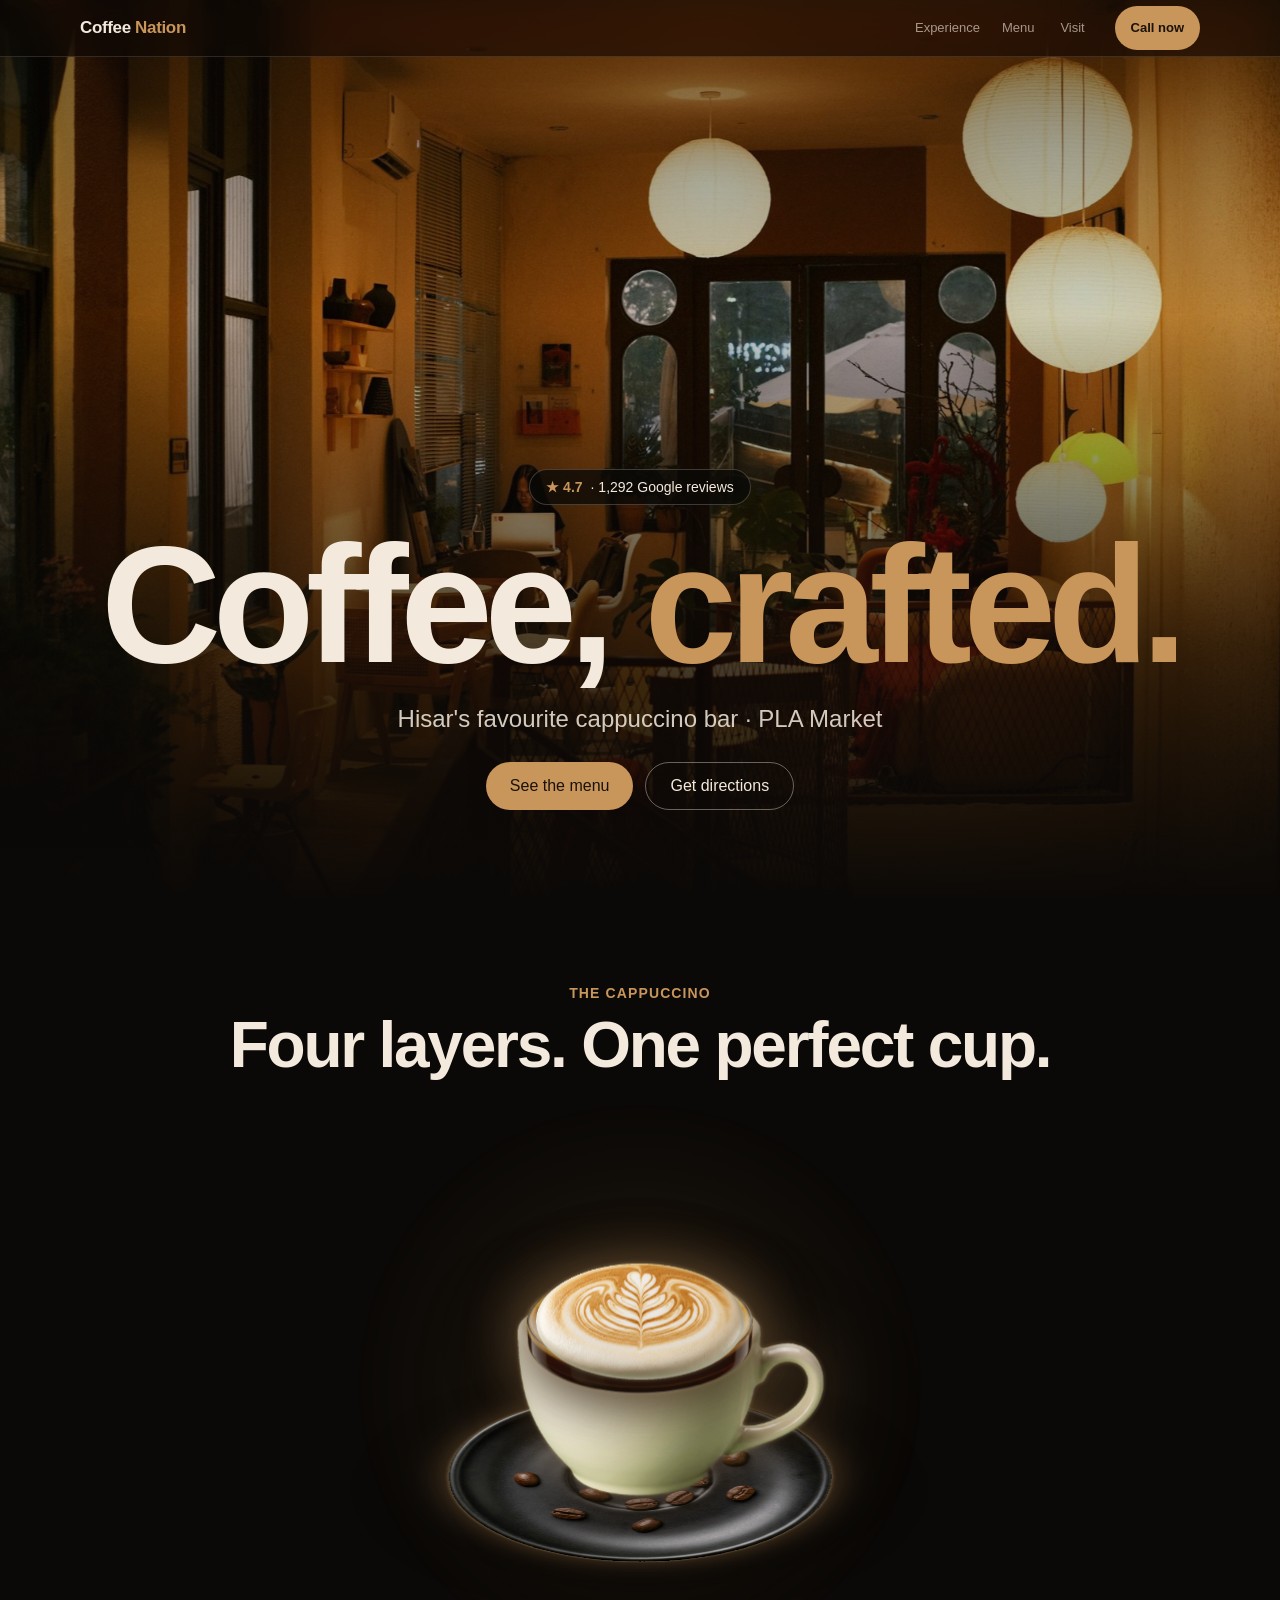
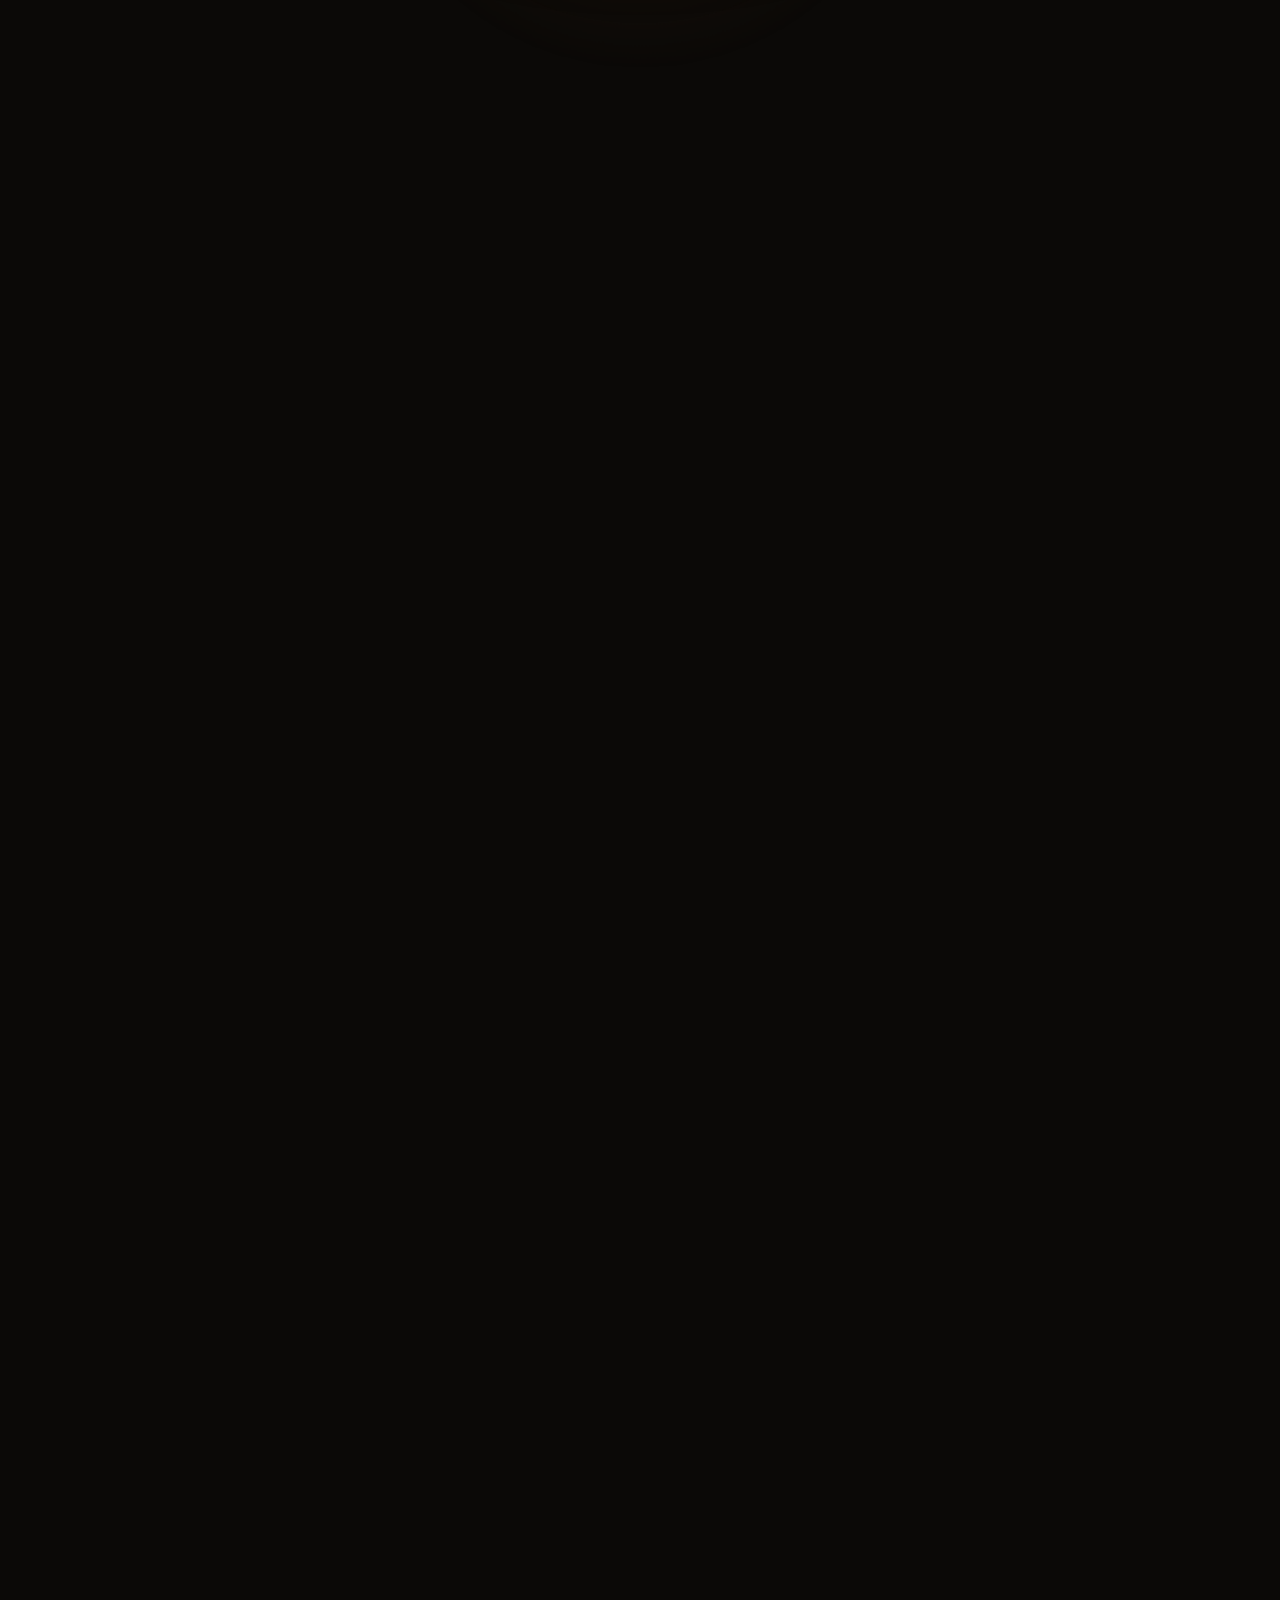
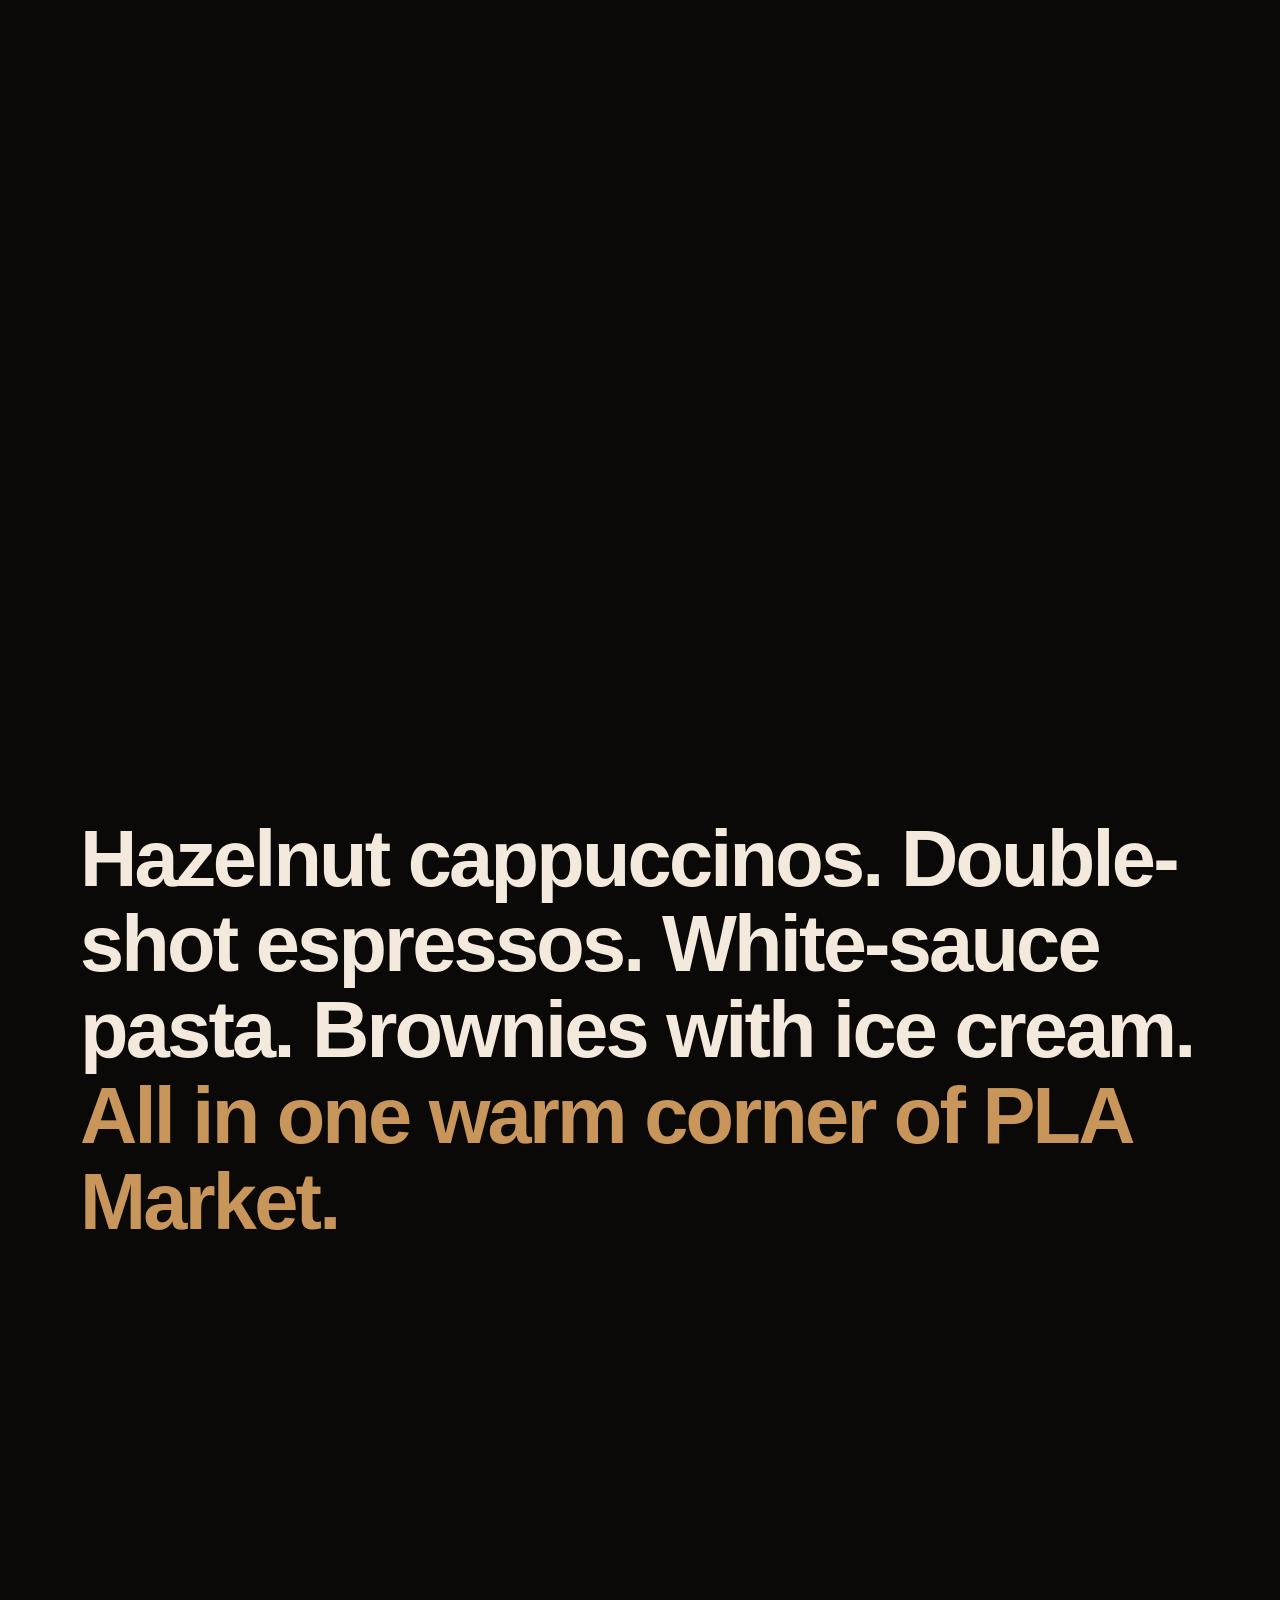
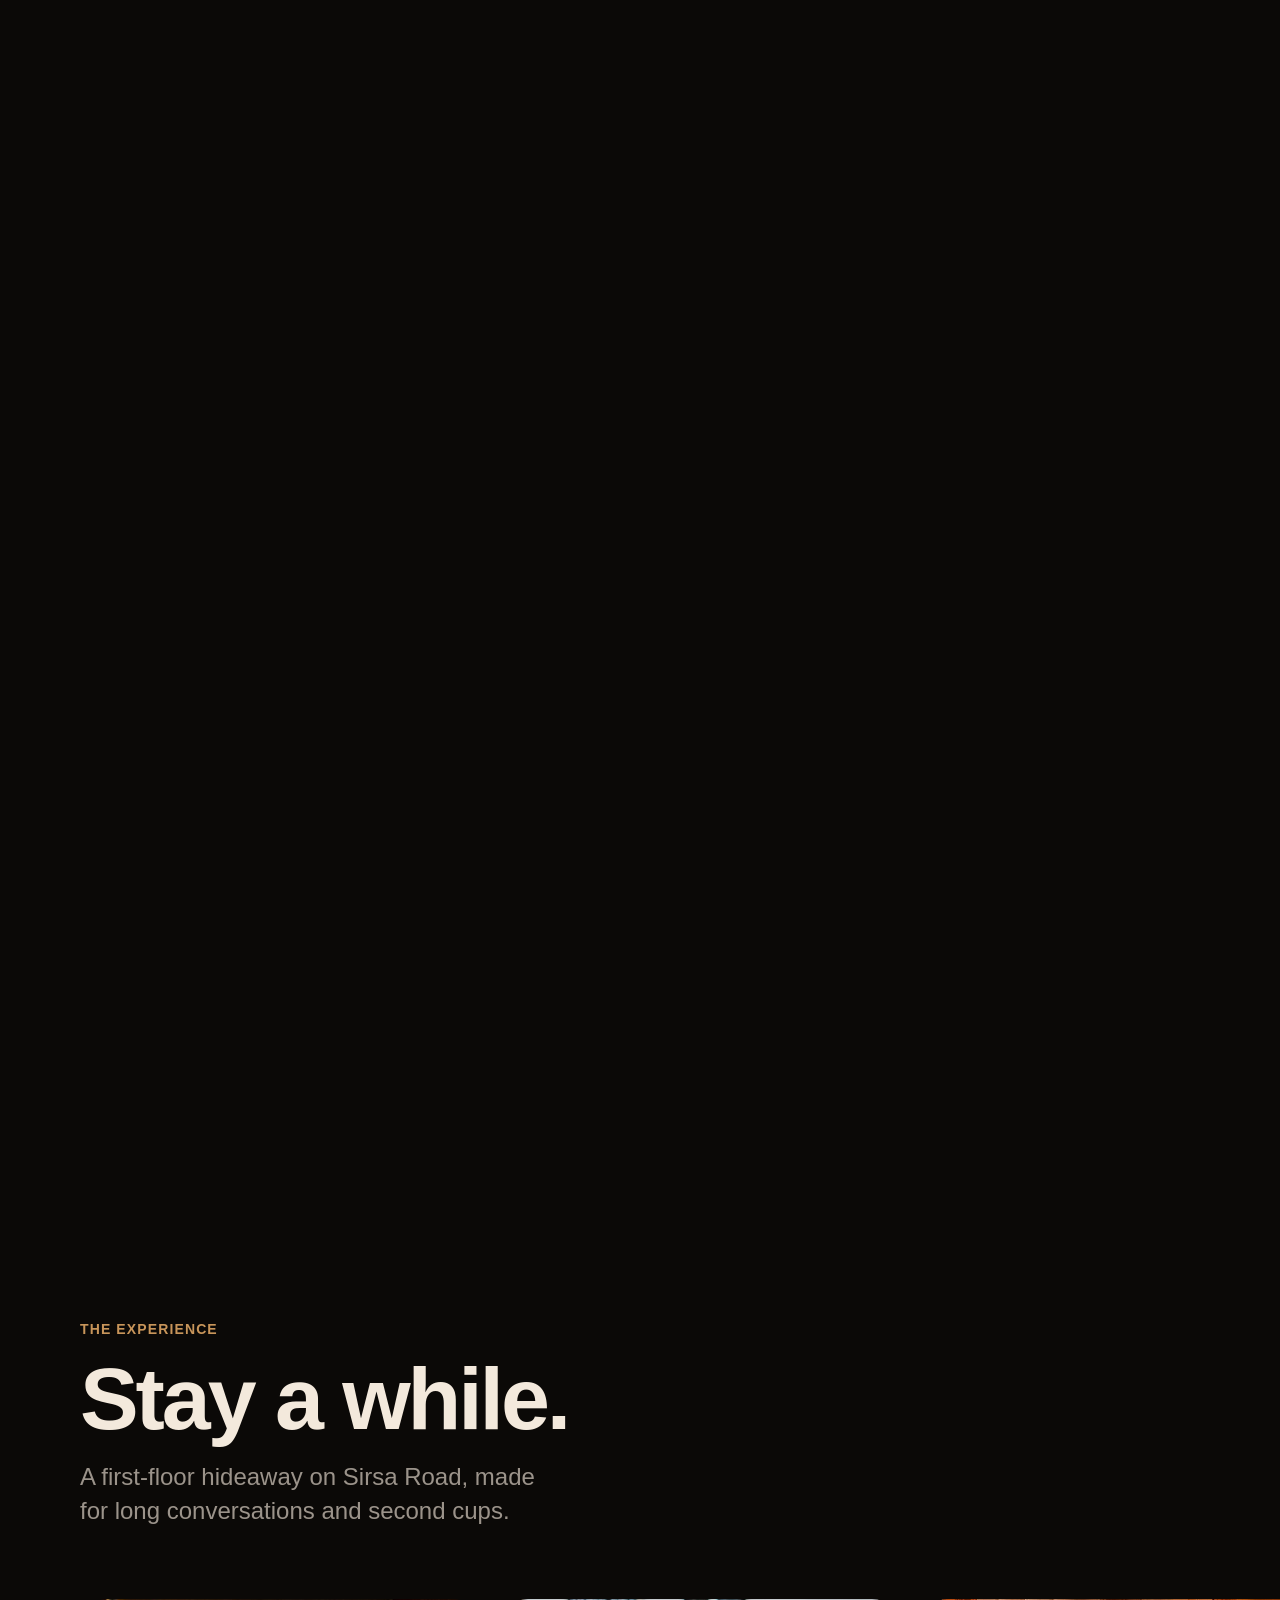
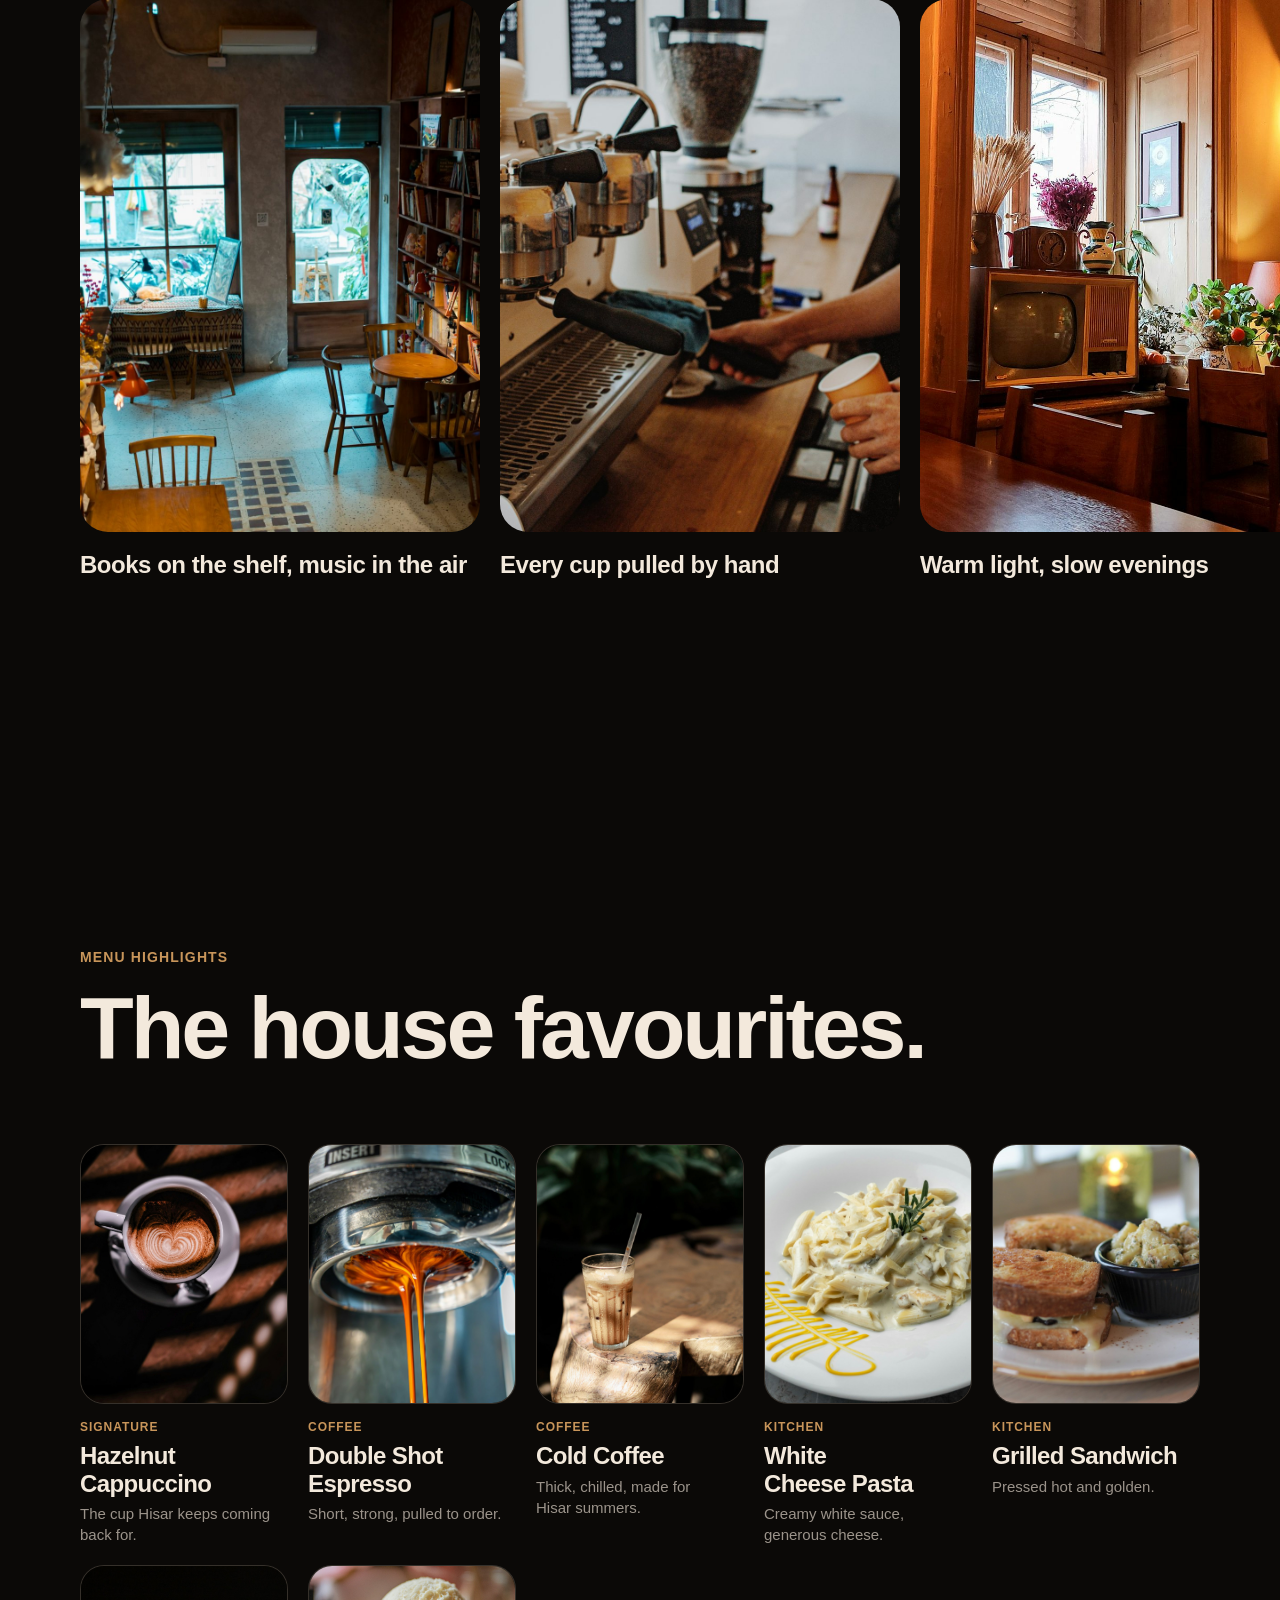
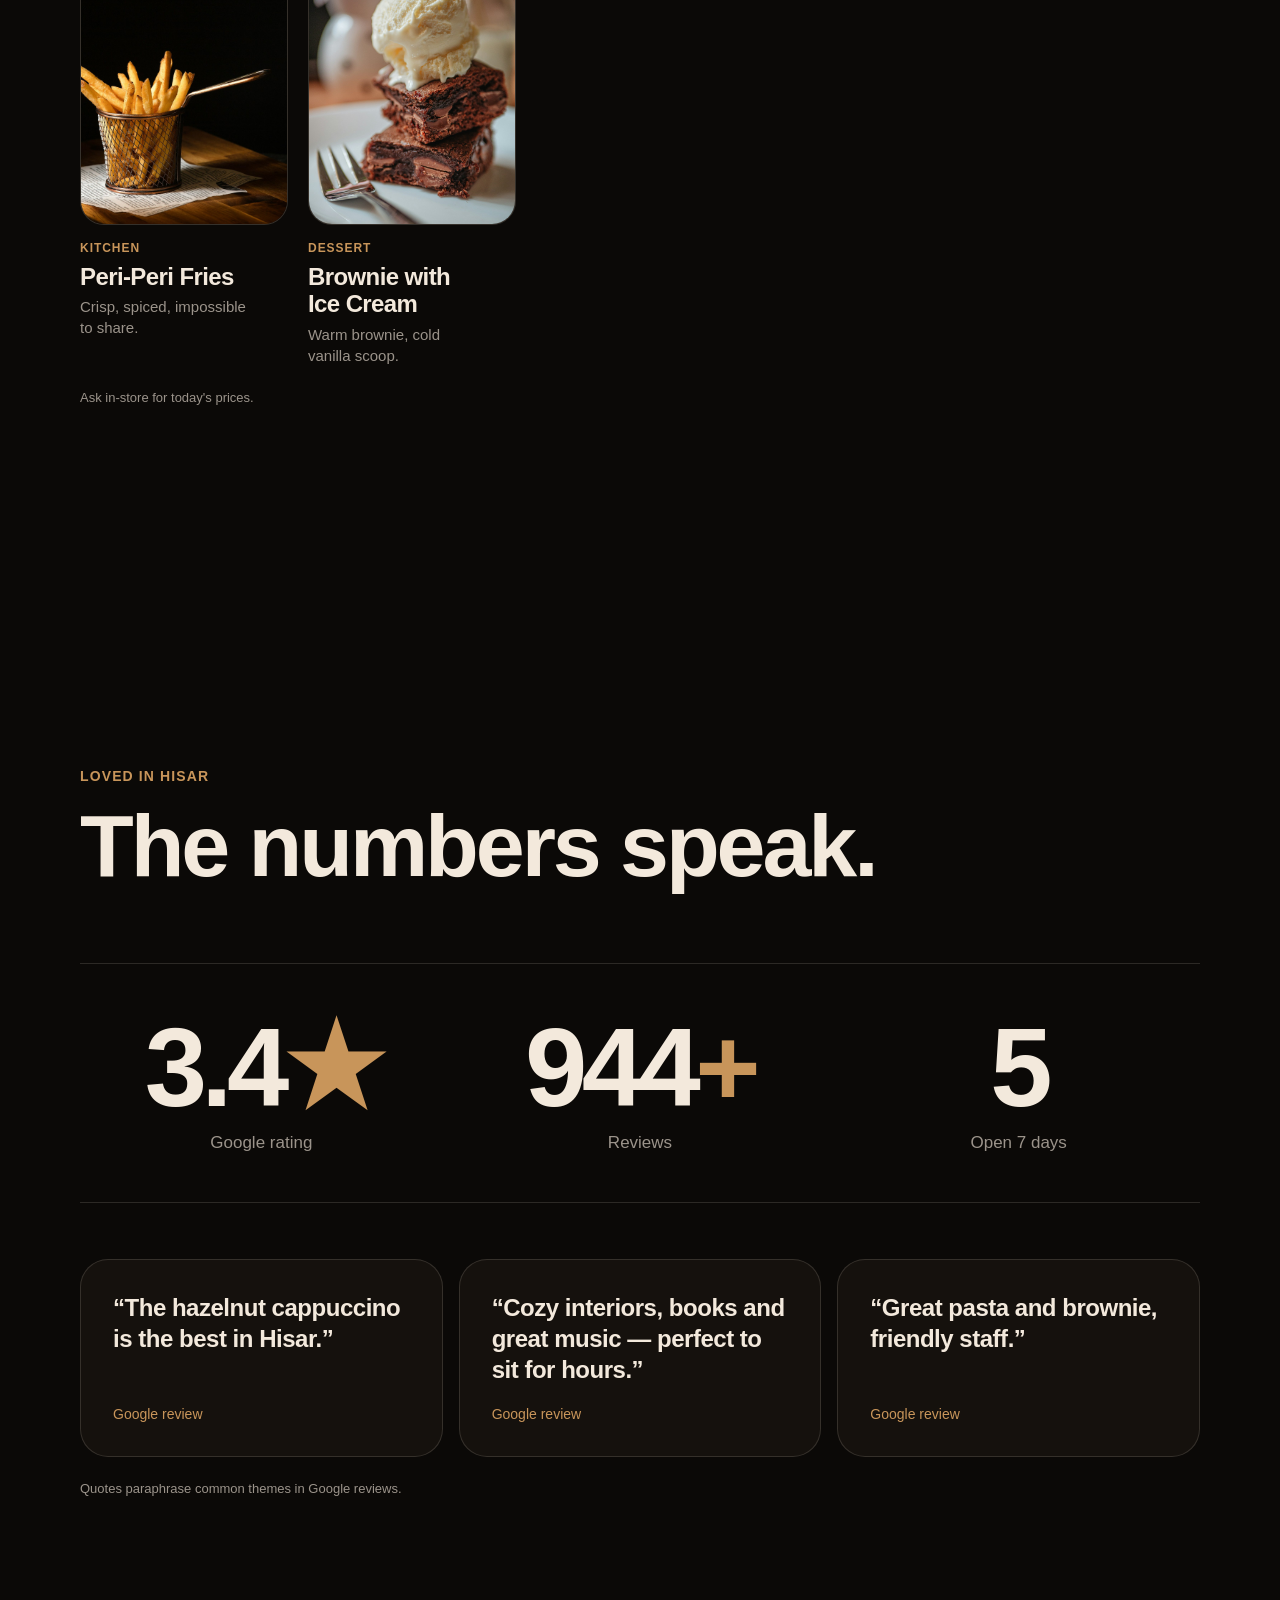
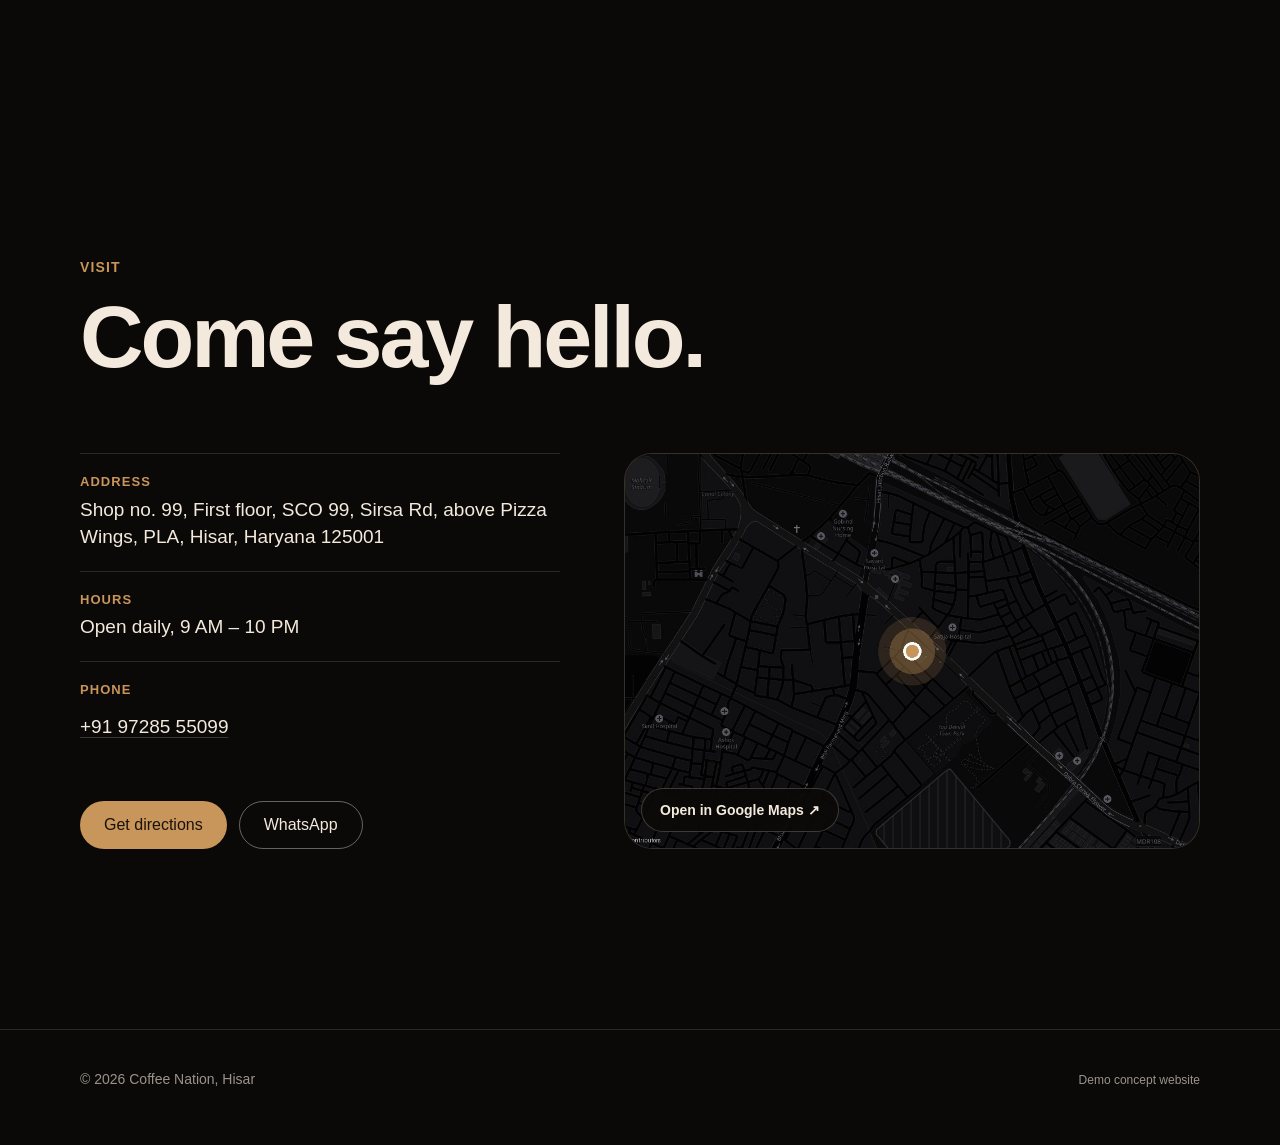
==== commit ead4a91d: "Update: Coffee Nation Hisar v3 (replace site)" ====
--- a/index.html
+++ b/index.html
@@ -246,7 +246,7 @@
 
         <main>
           <section class="x-hero" aria-label="Coffee Nation">
-            <img class="x-hero__img" src="c1.jpg" alt="The Coffee Nation counter and seating in PLA Market, Hisar" />
+            <img class="x-hero__img" src="cn_hero.jpg" alt="A warm, cozy cafe interior hung with paper lanterns" />
             <div class="x-hero__copy x-wrap">
               <span class="x-chip"><b>★ 4.7</b> · 1,292 Google reviews</span>
               <h1>Coffee, <span>crafted.</span></h1>
@@ -295,24 +295,20 @@
             </div>
             <div class="x-scroller" tabindex="0" aria-label="Photos of Coffee Nation, scroll sideways">
               <figure class="x-shot">
-                <div class="x-shot__frame"><img src="c3.jpg" alt="The Coffee Nation storefront and sign" /></div>
-                <figcaption>Books on the shelf, music in the air<small>The storefront, PLA Market</small></figcaption>
+                <div class="x-shot__frame"><img src="cn_books.jpg" alt="A cafe corner lined with tall bookshelves" /></div>
+                <figcaption>Books on the shelf, music in the air</figcaption>
               </figure>
               <figure class="x-shot">
-                <div class="x-shot__frame"><img src="c4.jpg" alt="Two cappuccinos with latte art beside grilled sandwiches" loading="lazy" /></div>
-                <figcaption>Latte art, every single cup<small>Cappuccinos and grilled sandwiches</small></figcaption>
+                <div class="x-shot__frame"><img src="cn_barista.jpg" alt="A barista working the espresso machine" loading="lazy" /></div>
+                <figcaption>Every cup pulled by hand</figcaption>
               </figure>
               <figure class="x-shot">
-                <div class="x-shot__frame"><img src="c2.jpg" alt="A serving of peri-peri fries" loading="lazy" /></div>
-                <figcaption>Comfort food that hits the spot<small>Peri-peri fries</small></figcaption>
+                <div class="x-shot__frame"><img src="cn_interior.jpg" alt="A warm vintage cafe interior lit by a lamp" loading="lazy" /></div>
+                <figcaption>Warm light, slow evenings</figcaption>
               </figure>
               <figure class="x-shot">
-                <div class="x-shot__frame"><img src="m_books.jpg" alt="The Coffee Nation sign above a wall of bookshelves" loading="lazy" /></div>
-                <figcaption>Coffee Nation — books on the wall, coffee in hand<small>The reading wall</small></figcaption>
-              </figure>
-              <figure class="x-shot">
-                <div class="x-shot__frame"><img src="m_mural.jpg" alt="Wall mural titled A Journey from Bean to Cup" loading="lazy" /></div>
-                <figcaption>A journey from bean to cup<small>The mural inside</small></figcaption>
+                <div class="x-shot__frame"><img src="cn_latte_table.jpg" alt="A latte with rosetta art on a wooden table, from above" loading="lazy" /></div>
+                <figcaption>Latte art, every single cup</figcaption>
               </figure>
             </div>
           </section>
@@ -325,32 +321,41 @@
               </div>
               <div class="x-menu">
                 <article class="x-food">
-                  <div class="x-food__frame"><img src="m_cappuccino_pasta.jpg" alt="Hazelnut cappuccino with latte art, beside a cold coffee and pasta" loading="lazy" /></div>
+                  <div class="x-food__frame"><img src="cn_menu_cappuccino.jpg" alt="Cappuccino with heart latte art in dramatic light" loading="lazy" /></div>
                   <p class="x-food__tag">Signature</p>
                   <h3>Hazelnut Cappuccino</h3><p class="x-food__desc">The cup Hisar keeps coming back for.</p>
                 </article>
                 <article class="x-food">
-                  <div class="x-food__frame"><img src="m_coldcoffee.jpg" alt="Cold coffee frappe with chocolate drizzle" loading="lazy" /></div>
+                  <div class="x-food__frame"><img src="cn_menu_espresso.jpg" alt="Espresso pouring from a portafilter" loading="lazy" /></div>
+                  <p class="x-food__tag">Coffee</p>
+                  <h3>Double Shot Espresso</h3><p class="x-food__desc">Short, strong, pulled to order.</p>
+                </article>
+                <article class="x-food">
+                  <div class="x-food__frame"><img src="cn_menu_coldcoffee.jpg" alt="A glass of iced cold coffee" loading="lazy" /></div>
                   <p class="x-food__tag">Coffee</p>
                   <h3>Cold Coffee</h3><p class="x-food__desc">Thick, chilled, made for Hisar summers.</p>
                 </article>
                 <article class="x-food">
-                  <div class="x-food__frame"><img src="m_pasta.jpg" alt="White sauce penne pasta" loading="lazy" /></div>
+                  <div class="x-food__frame"><img src="cn_menu_pasta.jpg" alt="White sauce penne pasta" loading="lazy" /></div>
                   <p class="x-food__tag">Kitchen</p>
                   <h3>White Cheese Pasta</h3><p class="x-food__desc">Creamy white sauce, generous cheese.</p>
                 </article>
                 <article class="x-food">
-                  <div class="x-food__frame"><img src="m_sandwich.jpg" alt="Grilled club sandwich triangles" loading="lazy" /></div>
+                  <div class="x-food__frame"><img src="cn_menu_sandwich.jpg" alt="Grilled cheese sandwich" loading="lazy" /></div>
                   <p class="x-food__tag">Kitchen</p>
                   <h3>Grilled Sandwich</h3><p class="x-food__desc">Pressed hot and golden.</p>
                 </article>
                 <article class="x-food">
-                  <div class="x-food__frame"><img src="m_fries.jpg" alt="Peri-peri fries" loading="lazy" /></div>
+                  <div class="x-food__frame"><img src="cn_menu_fries.jpg" alt="Peri-peri fries in a basket" loading="lazy" /></div>
                   <p class="x-food__tag">Kitchen</p>
                   <h3>Peri-Peri Fries</h3><p class="x-food__desc">Crisp, spiced, impossible to share.</p>
                 </article>
-              </div>
-              <p class="x-also x-rise"><span>Also loved:</span>Double Shot Espresso · Brownie with Ice Cream · Hot Chocolate</p>
+                <article class="x-food">
+                  <div class="x-food__frame"><img src="cn_menu_brownie.jpg" alt="Brownie with a scoop of vanilla ice cream" loading="lazy" /></div>
+                  <p class="x-food__tag">Dessert</p>
+                  <h3>Brownie with Ice Cream</h3><p class="x-food__desc">Warm brownie, cold vanilla scoop.</p>
+                </article>
+              </div>
               <p class="x-small x-menu-note">Ask in-store for today's prices.</p>
             </div>
           </section>
--- a/hark.css
+++ b/hark.css
@@ -0,0 +1,735 @@
+/* Hark's design tokens and component styles. Each component's rules follow its @component comment. style-gates: data */
+
+/* @component foundations */
+/* Every component switches layout at one of three widths: 600px, below which a page takes a phone's
+   spacing; 761px, from which two-up components (stats, checklists, pairs) sit side by side; and 900px,
+   from which heads, steps, timelines, cards and the hero's callout take their desktop layout. Media
+   queries cannot read custom properties, so each query writes one side of those widths, and
+   TestKitStylesheetsShareThreeBreakpoints holds every kit file to them. */
+:root {
+  color-scheme: light dark;
+
+  --text-primary: light-dark(#1d1d1f, #f5f5f7);         /* body text */
+  --text-secondary: light-dark(#636366, #a1a1a6);       /* supporting grey text */
+  --text-tertiary: light-dark(#1d1d1f4d, #f5f5f74d);    /* hollow dots, faint marks; never body text */
+  --text-primary-on: light-dark(#f5f5f7, #1d1d1f);      /* text on --fill-primary */
+  --text-secondary-on: light-dark(#aeaeb2, #5c5c60);    /* grey text on --fill-primary */
+  --fill-primary: light-dark(#1d1d1f, #f5f5f7);         /* the strong fill: solid chips, the nav, the badge */
+  --fill-primary-on: light-dark(#f5f5f7, #1d1d1f);      /* the page background */
+  --fill-secondary: light-dark(#1d1d1f80, #f5f5f780);
+  --fill-tertiary: light-dark(#e8e8ea, #2a2a2d);        /* the grey card, panel and row tint */
+  --fill-segment: light-dark(#3a3a3c, #e2e2e4);         /* the nav's tab track */
+  --fill-system-green: #00a665;                         /* status: done, ready */
+  --fill-system-orange: #ff4d00;                        /* status: now, current */
+  --fill-system-red: light-dark(#da2f35, #f1555b);      /* status: blocked, error */
+  --transparent-primary: light-dark(#1d1d1f4d, #f5f5f74d);
+  --stroke-primary: light-dark(#1d1d1f24, #f5f5f724);   /* strong hairline */
+  --stroke-secondary: light-dark(#1d1d1f12, #f5f5f712); /* faint hairline between rows */
+  --stroke-primary-on: light-dark(#f5f5f71a, #1d1d1f1a);
+  --stroke-composer: light-dark(#f5f5f780, #1d1d1f80);  /* the callout's glass edge */
+  --stroke-system-orange: #ff4d0026;
+  --hover-wash: light-dark(#1d1d1f0d, #f5f5f70d);
+  --hover-wash-primary-on: light-dark(#f9f9fa26, #1d1d1f14);
+
+  /* The hero is light text over a dark photo in both themes. */
+  --hero-surface: #161f39;
+  --hero-text: #f5f5f7;
+  --hero-text-muted: #f5f5f7cc;
+  --hero-scrim-strong: rgb(22 31 57 / 0.78);
+  --hero-scrim-soft: rgb(22 31 57 / 0.3);
+  --hero-scrim-side: rgb(22 31 57 / 0.45);
+  --hero-glass: rgb(22 31 57 / 0.42);
+  --hero-glass-faint: rgb(22 31 57 / 0.35);
+  --hero-glass-stroke: rgb(245 245 247 / 0.28);
+
+  --mat-regular: light-dark(rgb(255 255 255 / 0.56), rgb(29 29 31 / 0.55));
+  --mat-thin: light-dark(rgb(255 255 255 / 0.22), rgb(29 29 31 / 0.4));
+  --mat-agent: light-dark(rgb(255 255 255 / 0.84), rgb(29 29 31 / 0.66));
+  --mat-inverse: color-mix(in srgb, var(--fill-primary) 86%, transparent);  /* the nav: dark on light, light on dark */
+  --hark-blur: blur(50px) saturate(1.6);
+  --hark-shadow: 0 8px 40px #1d1d1f1f;
+
+  --sans: "GT Standard", "GT Standard L", "Geist", -apple-system, BlinkMacSystemFont, "Helvetica Neue", sans-serif;
+  --lh: 1.3;                                            /* every text style is 130% */
+  --weight-light: 300;
+  --weight-regular: 400;
+  --weight-medium: 500;
+  --weight-bold: 600;
+  --size-caption: 12px;                                 /* the smallest text allowed */
+  --size-meta: 13px;
+  --size-small: 14px;
+  --size-body: 15px;
+  --size-prose: 16px;
+  --size-heading: 20px;
+  --size-figure: clamp(24px, 3vw, 32px);
+  --size-title: clamp(26px, 3vw, 32px);
+  --size-display: clamp(34px, 5vw, 48px);
+  --size-lede: clamp(16px, 1.7vw, 20px);
+
+  --type-caption: var(--weight-regular) var(--size-caption)/var(--lh) var(--sans);
+  --type-tag: var(--weight-medium) var(--size-caption)/var(--lh) var(--sans);
+  --type-small: var(--weight-regular) var(--size-small)/var(--lh) var(--sans);
+  --type-label: var(--weight-medium) var(--size-small)/var(--lh) var(--sans);
+  --type-body: var(--weight-regular) var(--size-body)/var(--lh) var(--sans);
+  --type-body-strong: var(--weight-medium) var(--size-body)/var(--lh) var(--sans);
+  --type-heading: var(--weight-medium) var(--size-heading)/var(--lh) var(--sans);
+  --type-lede: var(--weight-medium) var(--size-lede)/var(--lh) var(--sans);
+  --type-figure: var(--weight-regular) var(--size-figure)/var(--lh) var(--sans);
+  --type-title: var(--weight-regular) var(--size-title)/var(--lh) var(--sans);
+  --type-display: var(--weight-medium) var(--size-display)/var(--lh) var(--sans);
+  --type-numeral: var(--weight-regular) 48px/1 var(--sans);
+
+  --r-s: 12px;
+  --r-m: 16px;
+  --r-l: 24px;
+  --r-xl: 32px;
+  --r-pill: 100px;
+
+  --ease-out: cubic-bezier(0.23, 1, 0.32, 1);
+  --dur-quick: 160ms;
+
+  --page-max: 1120px;
+  --gutter: clamp(16px, 3vw, 32px);                     /* the page's side padding */
+  --tap: 44px;                                          /* the smallest touch target */
+}
+:root[data-theme="light"] { color-scheme: light; }
+:root[data-theme="dark"] { color-scheme: dark; }
+
+* { box-sizing: border-box; }
+/* The page keeps its own bounce but never hands a fling on: a page is framed in Hark's /site
+   page, and a fling past its top would otherwise carry on into that page and drag the frame down. */
+html, body { overscroll-behavior-y: contain; }
+html { -webkit-text-size-adjust: 100%; scroll-behavior: smooth; }
+@media (prefers-reduced-motion: reduce) { html { scroll-behavior: auto; } }
+
+/* The page background lives on body and html stays transparent, so the browser paints the whole
+   canvas, and the band a bounce reveals, in body's color, including a page's own override of it. */
+body {
+  margin: 0;
+  background: var(--fill-primary-on);
+  color: var(--text-primary);
+  font: var(--type-body);
+  -webkit-font-smoothing: antialiased;
+  overflow-x: hidden;
+}
+
+img { max-width: 100%; display: block; }
+figure { margin-inline: 0; }
+a { color: inherit; }
+b, strong { font-weight: var(--weight-bold); }
+p { margin: 0; text-wrap: pretty; }
+h1, h2, h3 { margin: 0; text-wrap: balance; }
+small { font-size: max(var(--size-caption), 0.85em); }
+.sub { color: var(--text-secondary); }
+
+:focus-visible { outline: 2px solid var(--fill-primary); outline-offset: 3px; border-radius: 6px; }
+
+/* @component page */
+.page {
+  max-width: var(--page-max);
+  margin: 0 auto;
+  padding-inline: var(--gutter);
+  padding-block: 12px 40px;
+  display: grid;
+  grid-template-columns: minmax(0, 1fr);
+  gap: 16px;
+}
+.main { display: grid; grid-template-columns: minmax(0, 1fr); gap: 16px; min-width: 0; }
+
+.glass {
+  background: var(--mat-inverse);
+  -webkit-backdrop-filter: var(--hark-blur);
+  backdrop-filter: var(--hark-blur);
+  border: 1px solid var(--stroke-primary-on);
+}
+.nav {
+  position: sticky;
+  top: calc(env(safe-area-inset-top, 0px) + 12px);
+  z-index: 20;
+  justify-self: center;
+  max-width: 100%;
+  display: flex;
+  align-items: center;
+  gap: 6px;
+  padding: 5px;
+  border-radius: var(--r-pill);
+  box-shadow: var(--hark-shadow);
+}
+.nav :focus-visible { outline-color: var(--fill-primary-on); }
+.seg {
+  display: flex;
+  min-width: 0;
+  overflow-x: auto;
+  scrollbar-width: none;
+  border-radius: var(--r-pill);
+  background: var(--fill-segment);
+}
+.seg::-webkit-scrollbar { display: none; }
+.seg a {
+  flex: none;
+  padding: 8px 14px;
+  border-radius: var(--r-pill);
+  font: var(--type-label);
+  color: var(--text-secondary-on);
+  text-decoration: none;
+  white-space: nowrap;
+}
+.seg a:hover { color: var(--text-primary-on); }
+/* The active tab carries its own fill so its text is measured against it. */
+.seg a[aria-current="true"] { background: var(--fill-primary-on); color: var(--text-primary); }
+.theme-btn {
+  flex: none;
+  width: 36px; height: 36px;
+  display: grid;
+  place-items: center;
+  border: 0;
+  border-radius: 50%;
+  background: var(--hover-wash-primary-on);
+  color: var(--text-primary-on);
+  cursor: pointer;
+}
+.theme-btn:hover { box-shadow: inset 0 0 0 100px var(--hover-wash-primary-on); }
+.theme-btn::before { content: ""; width: 14px; height: 14px; border-radius: 50%; box-shadow: inset 0 0 0 1.5px currentColor; background: linear-gradient(to right, light-dark(currentColor, transparent) 50%, light-dark(transparent, currentColor) 50%); }
+@media (max-width: 599px) {
+  .seg a { display: flex; align-items: center; min-height: var(--tap); }
+  .theme-btn { width: var(--tap); height: var(--tap); }
+}
+
+/* @component footer */
+.foot {
+  display: flex;
+  flex-wrap: wrap;
+  align-items: center;
+  justify-content: space-between;
+  gap: 16px 24px;
+  padding-top: 24px;
+  border-top: 1px solid var(--stroke-secondary);
+  font-size: var(--size-small);
+  color: var(--text-secondary);
+}
+.foot strong { color: var(--text-primary); }
+.foot nav { display: flex; flex-wrap: wrap; gap: 6px; }
+.foot nav a {
+  padding: 6px 12px;
+  border-radius: var(--r-pill);
+  background: var(--fill-tertiary);
+  color: var(--text-primary);
+  font: var(--type-tag);
+  text-decoration: none;
+}
+.foot nav a:hover { box-shadow: inset 0 0 0 100px var(--hover-wash); }
+.badge {
+  display: inline-flex;
+  align-items: center;
+  gap: 10px;
+  padding: 12px 16px;
+  border-radius: var(--r-xl);
+  background: var(--fill-primary);
+  color: var(--text-primary-on);
+  box-shadow: var(--hark-shadow);
+  font: var(--weight-medium) var(--size-body)/1.1 var(--sans);
+  text-decoration: none;
+}
+.badge:hover { box-shadow: var(--hark-shadow), inset 0 0 0 100px var(--hover-wash-primary-on); }
+.hark-mark { display: inline-grid; place-items: center; }
+.hark-mark svg { display: block; }
+@media (max-width: 599px) {
+  .foot nav a { display: inline-flex; align-items: center; min-height: var(--tap); min-width: var(--tap); }
+  .badge { min-height: var(--tap); }
+}
+
+/* @component chip */
+.chip {
+  display: inline-flex;
+  align-items: center;
+  gap: 6px;
+  padding: 4px 10px 4px 8px;
+  border-radius: var(--r-pill);
+  font: var(--type-tag);
+  max-width: 100%;
+  background: var(--fill-tertiary);
+  color: var(--text-secondary);
+  vertical-align: middle;
+}
+.chip::before {
+  content: "";
+  width: 7px; height: 7px;
+  border-radius: 50%;
+  flex: none;
+  box-shadow: inset 0 0 0 1.5px var(--text-tertiary);
+}
+.chip--solid { background: var(--fill-primary); color: var(--text-primary-on); }
+.chip--solid::before { background: var(--fill-system-green); box-shadow: none; }
+td .chip { white-space: nowrap; }
+/* @component dot */
+.dot {
+  display: inline-flex;
+  align-items: center;
+  gap: 6px;
+  margin-top: 4px;
+  font: var(--type-tag);
+  color: var(--text-primary);
+}
+.dot::before { content: ""; width: 7px; height: 7px; border-radius: 50%; background: var(--fill-system-green); }
+tbody th .dot { display: flex; width: fit-content; }
+/* @component pill */
+.pill {
+  display: inline-block;
+  padding: 1px 8px;
+  border-radius: var(--r-pill);
+  background: var(--fill-tertiary);
+  color: var(--text-secondary);
+  font: var(--type-tag);
+  white-space: normal;
+  vertical-align: 1px;
+}
+/* @component button, link and links */
+.btn {
+  display: inline-flex;
+  align-items: center;
+  gap: 6px;
+  min-height: 30px;
+  padding: 5px 12px;
+  border-radius: var(--r-s);
+  background: var(--fill-primary-on);
+  color: var(--text-primary);
+  border: 1px solid var(--stroke-primary);
+  font: var(--type-tag);
+  text-decoration: none;
+  max-width: 100%;
+  transition: box-shadow var(--dur-quick) ease;
+}
+.btn:hover { box-shadow: inset 0 0 0 100px var(--hover-wash); }
+.btn[target="_blank"]::after { content: "\2197"; font-size: 11px; color: var(--text-secondary); }
+.link {
+  color: var(--text-primary);
+  text-decoration: underline;
+  text-decoration-color: var(--stroke-primary);
+  text-underline-offset: 3px;
+  max-width: 100%;
+  overflow-wrap: anywhere;
+}
+.link:hover { text-decoration-color: currentColor; }
+.links { display: flex; flex-wrap: wrap; gap: 8px; }
+@media (pointer: coarse), (max-width: 599px) { .btn { min-height: var(--tap); padding-inline: 14px; } }
+
+/* A button that asks Hark is the page's primary capsule. Once it sends, Hark
+   writes a check and "Sent to Hark" into it, and it turns secondary. A press
+   that does not send shows a short notice in place of its words for a moment. */
+.btn[data-hark-action] {
+  justify-content: center;
+  gap: 8px;
+  min-height: 48px;
+  padding: 0 20px;
+  border: 0;
+  border-radius: var(--r-pill);
+  background: var(--fill-primary);
+  color: var(--text-primary-on);
+  font: var(--type-body-strong);
+  text-align: center;
+  white-space: nowrap;
+  cursor: pointer;
+  transition: box-shadow var(--dur-quick) ease, transform var(--dur-quick) ease;
+}
+.btn[data-hark-action]:hover { box-shadow: inset 0 0 0 100px var(--hover-wash-primary-on); }
+.btn[data-hark-action]:active { transform: scale(0.97); }
+.btn[data-hark-action] svg { flex: none; }
+.btn[data-hark-action][data-hark-state="sent"] { background: var(--fill-tertiary); color: var(--text-primary); box-shadow: none; }
+
+[data-hark-action][data-hark-state="sending"] { opacity: 0.6; pointer-events: none; }
+[data-hark-action][data-hark-state="sent"] { pointer-events: none; cursor: default; }
+@media (max-width: 599px) {
+  .link { display: inline-flex; align-items: center; min-width: var(--tap); min-height: var(--tap); margin: -13px 0; vertical-align: middle; }
+}
+/* @component text and fineprint */
+.prose { display: grid; gap: 12px; max-width: 68ch; font-size: var(--size-prose); }
+.fineprint { font-size: var(--size-small); color: var(--text-secondary); max-width: 70ch; }
+/* @component hero */
+.hero {
+  position: relative;
+  min-height: clamp(320px, 46vh, 480px);
+  border-radius: var(--r-xl);
+  overflow: hidden;
+  display: flex;
+  align-items: flex-end;
+  color: var(--hero-text);
+  isolation: isolate;
+  box-shadow: var(--hark-shadow);
+  background: var(--hero-surface);
+}
+/* Without a photo the hero is as tall as its copy, so the callout sits beside the copy instead of over it. */
+.hero:not(:has(.hero__img)) { min-height: 0; background: var(--hero-surface) center / cover no-repeat; }
+.hero:not(:has(.hero__img))::after { background: linear-gradient(to right, var(--hero-scrim-side) 0%, transparent 60%); }
+@media (min-width: 900px) {
+  .hero:not(:has(.hero__img)) > .callout { position: static; flex: none; align-self: flex-start; margin: clamp(16px, 2.4vw, 24px) clamp(16px, 2.4vw, 24px) clamp(16px, 2.4vw, 24px) auto; }
+}
+.hero__img {
+  position: absolute;
+  inset: 0;
+  width: 100%;
+  height: 100%;
+  object-fit: cover;
+  object-position: 40% 60%;
+  z-index: -2;
+}
+.hero::after {
+  content: "";
+  position: absolute;
+  inset: 0;
+  z-index: -1;
+  background:
+    linear-gradient(to top, var(--hero-scrim-strong) 0%, var(--hero-scrim-soft) 42%, transparent 66%),
+    linear-gradient(to right, var(--hero-scrim-side) 0%, transparent 60%);
+}
+.hero__copy {
+  display: grid;
+  gap: 14px;
+  max-width: 40rem;
+  padding: clamp(24px, 4vw, 48px);
+  padding-bottom: clamp(28px, 3.4vw, 44px);
+}
+.hero__eyebrow {
+  justify-self: start;
+  padding: 6px 12px;
+  border-radius: var(--r-pill);
+  background: var(--hero-glass);
+  border: 1px solid var(--hero-glass-stroke);
+  -webkit-backdrop-filter: var(--hark-blur);
+  backdrop-filter: var(--hark-blur);
+  font: var(--type-label);
+}
+.hero h1 { font: var(--type-display); letter-spacing: 0; }
+.hero h1 em { font-style: normal; }
+.hero__sub { font: var(--type-lede); max-width: 34ch; }
+.hero__meta { font-size: var(--size-small); color: var(--hero-text-muted); }
+.hero__credit {
+  position: absolute;
+  right: clamp(20px, 3vw, 32px);
+  bottom: 16px;
+  padding: 4px 10px;
+  border-radius: var(--r-pill);
+  background: var(--hero-glass-faint);
+  -webkit-backdrop-filter: var(--hark-blur);
+  backdrop-filter: var(--hark-blur);
+  font: var(--type-caption);
+  color: var(--hero-text-muted);
+}
+/* A callout overlays the photo's top corner, so the hero keeps room for it above the copy. */
+@media (min-width: 900px) { .hero:has(> .callout) { min-height: clamp(420px, 56vh, 560px); } }
+.hero > .callout {
+  position: absolute;
+  top: clamp(16px, 2.4vw, 24px);
+  right: clamp(16px, 2.4vw, 24px);
+  width: min(320px, calc(100% - 32px));
+}
+@media (max-width: 899px) {
+  .hero { flex-direction: column; justify-content: flex-end; align-items: stretch; min-height: 0; }
+  .hero__img { object-position: 22% 50%; }
+  .hero__copy { padding-top: 140px; padding-bottom: 28px; }
+  .hero:not(:has(.hero__img)) .hero__copy { padding-top: clamp(24px, 4vw, 48px); }
+  .hero__credit { top: 16px; right: 16px; bottom: auto; }
+  .hero > .callout { position: static; width: auto; margin: 0 12px 12px; }
+}
+/* On a phone the title starts higher, so the first screen reaches the stats. */
+@media (max-width: 599px) { .hero__copy { padding-top: 88px; padding-bottom: 20px; } }
+/* @component callout */
+.callout {
+  max-width: 420px;
+  display: grid;
+  gap: 10px;
+  padding: 16px 18px 18px;
+  border-radius: var(--r-l);
+  background: var(--mat-agent);
+  -webkit-backdrop-filter: var(--hark-blur);
+  backdrop-filter: var(--hark-blur);
+  border: 1px solid var(--stroke-composer);
+  box-shadow: var(--hark-shadow);
+  color: var(--text-primary);
+  font-size: var(--size-small);
+}
+.callout__head { display: flex; align-items: center; gap: 8px; color: var(--text-secondary); font-weight: var(--weight-medium); }
+.callout__head svg { color: var(--text-primary); }
+.callout__lead { font-size: var(--size-body); }
+.callout .fineprint { font-size: var(--size-caption); }
+.callout .btn { justify-self: start; }
+/* @component stats */
+.stats { display: grid; grid-auto-flow: column; grid-auto-columns: minmax(0, 1fr); padding-top: 8px; }
+.stat {
+  display: grid;
+  grid-template-rows: 1fr auto;
+  gap: 4px;
+  padding: 12px 24px;
+  border-left: 1px solid var(--stroke-secondary);
+}
+.stat:first-child { border-left: 0; padding-left: 0; }
+.stat__fig { font: var(--type-figure); font-variant-numeric: tabular-nums; }
+.stat__label { font-size: var(--size-small); color: var(--text-secondary); }
+@media (max-width: 760px) {
+  .stats { grid-auto-flow: row; grid-template-columns: auto minmax(0, 1fr); column-gap: 12px; padding-top: 0; }
+  .stat { grid-column: 1 / -1; grid-template-columns: subgrid; align-items: baseline; gap: 12px; padding: 14px 0; border-left: 0; border-top: 1px solid var(--stroke-secondary); }
+  .stat:first-child { border-top: 0; }
+}
+/* On a phone the stats sit two to a row, figure over label. */
+@media (max-width: 599px) {
+  .stats { grid-template-columns: repeat(2, minmax(0, 1fr)); column-gap: 0; }
+  .stat { grid-column: auto; grid-template-columns: none; gap: 2px; padding: 12px 0; }
+  .stat:nth-child(2) { border-top: 0; }
+  .stat:nth-child(even) { padding-left: 16px; border-left: 1px solid var(--stroke-secondary); }
+  .stat__fig { font-size: 26px; line-height: 1.15; }
+  .stat__label { font-size: var(--size-caption); }
+}
+/* @component section */
+.section {
+  padding-block: clamp(40px, 6vw, 72px) clamp(16px, 2vw, 24px);
+  border-top: 1px solid var(--stroke-secondary);
+  scroll-margin-top: calc(env(safe-area-inset-top, 0px) + 72px); /* Clears the sticky .nav: its top offset plus its tallest height, 56px. */
+  min-width: 0;
+}
+.section > * + * { margin-top: clamp(20px, 2.4vw, 28px); }
+.section > .head + * { margin-top: 0; }
+.head {
+  display: grid;
+  grid-template-columns: minmax(0, 1.65fr) minmax(0, 1fr);
+  gap: 10px 40px;
+  align-items: end;
+  margin-bottom: clamp(24px, 3vw, 36px);
+}
+.head__eyebrow { grid-column: 1 / -1; font: var(--type-label); color: var(--text-secondary); }
+.head h2 { font: var(--type-title); }
+.head__sub { justify-self: end; font-size: var(--size-body); color: var(--text-secondary); max-width: 44ch; text-align: right; }
+@media (max-width: 899px) { .head { grid-template-columns: 1fr; } .head__sub { justify-self: start; text-align: left; } }
+/* @component table */
+.table-wrap { margin-inline: -12px; padding-inline: 12px; overflow-x: auto; }
+table { width: 100%; border-collapse: collapse; font: var(--type-small); font-variant-numeric: tabular-nums; }
+caption { text-align: left; font: var(--type-caption); color: var(--text-secondary); padding: 0 0 10px; }
+th, td { text-align: left; vertical-align: top; padding: 12px; border-bottom: 1px solid var(--stroke-secondary); }
+th:first-child, td:first-child { padding-left: 0; }
+th:last-child, td:last-child { padding-right: 0; }
+thead th {
+  font: var(--type-tag);
+  color: var(--text-secondary);
+  border-bottom-color: var(--stroke-primary);
+  padding-top: 0;
+  padding-bottom: 8px;
+  white-space: nowrap;
+}
+tbody th { font-weight: var(--weight-bold); }
+tbody tr:last-child > * { border-bottom: 0; }
+.rowhead { white-space: nowrap; }
+td small, th small { display: block; font: var(--type-caption); color: var(--text-secondary); margin-top: 2px; }
+td.num { font-weight: var(--weight-bold); white-space: nowrap; }
+td.num small { white-space: normal; }
+.muted { color: var(--text-secondary); }
+tr.is-highlight > * { background: var(--fill-tertiary); }
+tr.is-highlight > :first-child { box-shadow: -12px 0 var(--fill-tertiary); }
+tr.is-highlight > :last-child { box-shadow: 12px 0 var(--fill-tertiary); }
+.after-table { margin-top: 20px; padding-inline: 12px; }
+@media (max-width: 599px) {
+  .table-wrap table, .table-wrap tbody, .table-wrap tr, .table-wrap th, .table-wrap td { display: block; }
+  .table-wrap thead { display: none; }
+  .table-wrap caption { display: block; text-align: left; }
+  /* A row is its name on top, then its cells wrapped three or four to a line, each label over its value. */
+  .table-wrap tbody tr { display: flex; flex-wrap: wrap; gap: 8px 20px; padding: 14px 0; border-bottom: 1px solid var(--stroke-secondary); }
+  .table-wrap tbody tr.is-highlight { margin-inline: -12px; padding-inline: 12px; background: var(--fill-tertiary); }
+  .table-wrap tbody tr.is-highlight > * { background: none; box-shadow: none; }
+  .table-wrap tbody tr > * { border-bottom: 0; padding: 0; }
+  .table-wrap tbody tr > th { flex: 1 0 100%; }
+  .table-wrap tbody td.is-empty { display: none; }
+  .table-wrap tbody td[data-label]::before { content: attr(data-label); display: block; color: var(--text-secondary); font-size: var(--size-caption); font-weight: var(--weight-regular); line-height: 1.3; }
+  .table-wrap tbody td:has(> .link:only-child) { align-self: end; }
+  .table-wrap tbody td:has(> .link:only-child)::before { display: none; }
+  .rowhead { white-space: normal; }
+}
+/* @component compare */
+.compare { margin-inline: -12px; overflow-x: auto; scroll-snap-type: x mandatory; }
+.compare table { table-layout: fixed; min-width: calc(var(--compare-cols, 3) * 200px); }
+.compare th, .compare td { scroll-snap-align: start; padding-inline: 12px; }
+.compare thead th { font: var(--type-body-strong); color: var(--text-primary); white-space: normal; padding-top: 0; padding-bottom: 14px; border-bottom-color: var(--stroke-secondary); }
+/* On light tiles a white product backdrop blends into the grey. */
+.compare__media { position: relative; display: grid; grid-template: minmax(0, 1fr) / minmax(0, 1fr); place-items: center; width: 100%; aspect-ratio: 4 / 3; max-height: 240px; margin: 0 0 12px; padding: 16px; border-radius: var(--r-m); background: var(--fill-tertiary); }
+.compare__media img { max-width: 100%; max-height: 100%; mix-blend-mode: multiply; }
+/* A photo of a place or a room fills its frame instead of fitting whole. */
+.compare .compare__media.compare__media--photo { padding: 0; overflow: hidden; background: var(--fill-tertiary); }
+.compare .compare__media.compare__media--photo img { position: absolute; inset: 0; width: 100%; height: 100%; max-width: none; max-height: none; object-fit: cover; mix-blend-mode: normal; }
+.compare thead th > .chip { display: flex; width: fit-content; margin-top: 8px; }
+.compare:has(.compare__media) thead th:not(:has(.compare__media))::before { content: ""; display: block; width: 100%; aspect-ratio: 4 / 3; max-height: 240px; margin-bottom: 12px; border-radius: var(--r-m); background: var(--fill-tertiary); }
+:root[data-theme="dark"] .compare__media img { mix-blend-mode: normal; border-radius: var(--r-s); }
+@media (prefers-color-scheme: dark) { :root:not([data-theme="light"]) .compare__media img { mix-blend-mode: normal; border-radius: var(--r-s); } }
+/* The header column shrinks to nothing on screen but stays in the table, so screen readers keep each value's row header. */
+.js .compare tbody th[scope="row"], .js .compare thead td:first-child { width: 0; padding: 0; border: 0; overflow: hidden; clip-path: inset(50%); white-space: nowrap; }
+.js .compare td[data-label]::before { content: attr(data-label); content: attr(data-label) / ""; display: block; margin-bottom: 4px; font: var(--type-caption); color: var(--text-secondary); }
+/* On a phone two options show side by side, and the rest are a swipe away. */
+@media (max-width: 599px) { .compare table { min-width: calc(var(--compare-cols, 3) * 46vw); } .compare th, .compare td { padding-inline: 8px; } }
+/* @component steps */
+.step {
+  display: grid;
+  grid-template-columns: 112px minmax(0, 1fr) minmax(220px, 0.78fr);
+  gap: 16px 28px;
+  padding: 28px 0;
+  border-bottom: 1px solid var(--stroke-secondary);
+}
+.step > * { min-width: 0; }
+.steps > .step:last-child { border-bottom: 0; }
+.step p + p { margin-top: 8px; }
+.step__num { font: var(--type-numeral); color: var(--text-primary); font-variant-numeric: tabular-nums; }
+.step__eyebrow { margin-top: 8px; font: var(--type-label); color: var(--text-secondary); }
+.step h3 { font: var(--type-heading); margin-bottom: 12px; }
+.step__pills { list-style: none; margin: 0 0 14px; padding: 0; display: flex; flex-wrap: wrap; gap: 6px; }
+.step__pills li {
+  padding: 4px 10px;
+  border-radius: var(--r-pill);
+  border: 1px solid var(--stroke-primary);
+  font-size: var(--size-meta);
+  color: var(--text-secondary);
+  max-width: 100%;
+}
+.step__pills b { color: var(--text-primary); font-weight: var(--weight-bold); }
+.step__panel {
+  align-self: start;
+  margin: 0;
+  padding: 16px 18px;
+  border-radius: var(--r-m);
+  background: var(--fill-tertiary);
+  font-size: var(--size-small);
+}
+.step__panel dt { font-size: var(--size-caption); color: var(--text-secondary); margin-bottom: 2px; }
+.step__panel dd { margin: 0 0 12px; }
+.step__panel dd:last-child { margin-bottom: 0; }
+.step__panel .fineprint { display: block; margin-top: 6px; font-size: var(--size-caption); }
+.step__panel .btn { margin-top: 8px; }
+.step__figure { grid-column: 2 / span 2; margin: 0; }
+.step__figure img { width: 100%; height: clamp(200px, 26vw, 320px); object-fit: cover; border-radius: var(--r-m); }
+.step__figure figcaption { font-size: var(--size-caption); color: var(--text-secondary); padding-top: 10px; }
+@media (min-width: 900px) {
+  .step:not(:has(> .step__panel)) { grid-template-columns: 112px minmax(0, 1fr); }
+  .step:not(:has(> .step__panel)) > .step__figure { grid-column: 2; }
+}
+@media (max-width: 899px) {
+  .step { grid-template-columns: minmax(0, 1fr); gap: 14px; }
+  .step__figure { grid-column: 1; }
+  .step__intro { display: flex; align-items: baseline; gap: 14px; }
+  .step__num { font-size: 40px; }
+  .step__eyebrow { margin-top: 0; }
+}
+/* @component checklist */
+.checklist { display: grid; grid-template-columns: minmax(0, 1.4fr) auto minmax(0, 1fr); column-gap: 20px; list-style: none; margin: 0; padding: 0; }
+.checklist:not(:has(.checklist__note)) { grid-template-columns: minmax(0, 1fr) auto; }
+.checklist > li {
+  display: grid;
+  grid-column: 1 / -1;
+  grid-template-columns: subgrid;
+  row-gap: 8px;
+  align-items: center;
+  padding: 14px 0;
+  border-bottom: 1px solid var(--stroke-secondary);
+}
+.checklist > li:last-child { border-bottom: 0; }
+.checklist__item { grid-column: 1; font-weight: var(--weight-bold); }
+.checklist > li > .chip { grid-column: 2; justify-self: start; }
+.checklist:not(:has(.checklist__note)) > li > .chip { justify-self: end; }
+.checklist__item small { display: block; font-weight: var(--weight-regular); font-size: var(--size-caption); color: var(--text-secondary); margin-top: 2px; }
+.checklist__note { grid-column: 3; font-size: var(--size-small); color: var(--text-secondary); }
+.checklist > li.is-done .checklist__item { text-decoration: line-through; text-decoration-color: var(--text-tertiary); }
+/* A row's own button sits in a last column, so each booking is pressed where it is listed. */
+.checklist:has(> li > .btn) { grid-template-columns: minmax(0, 1.4fr) auto minmax(0, 1fr) auto; }
+.checklist:has(> li > .btn):not(:has(.checklist__note)) { grid-template-columns: minmax(0, 1fr) auto auto; }
+.checklist > li > .btn { grid-column: -2; justify-self: end; }
+.checklist > li > .btn[data-hark-action] { min-height: 36px; padding: 0 16px; font: var(--type-label); white-space: nowrap; }
+@media (max-width: 760px) {
+  .checklist, .checklist:has(> li > .btn), .checklist:has(> li > .btn):not(:has(.checklist__note)) { grid-template-columns: minmax(0, 1fr) auto; }
+  .checklist > li > .chip { justify-self: end; }
+  .checklist__note { grid-column: 1 / -1; }
+  .checklist > li:has(> .btn) > .checklist__note { grid-column: 1; }
+  .checklist > li > .btn { grid-column: 2; justify-self: end; }
+}
+/* @component breakdown */
+.breakdown { max-width: 720px; }
+@media (min-width: 900px) { .section > .breakdown, .section > .aside { max-width: calc((100% - 40px) * 1.65 / 2.65); } }
+.breakdown dl { margin: 0; }
+.breakdown .row {
+  display: flex;
+  align-items: baseline;
+  justify-content: space-between;
+  gap: 16px;
+  padding: 14px 0;
+  border-bottom: 1px solid var(--stroke-secondary);
+}
+.breakdown dt { font-size: var(--size-body); }
+.breakdown dt small { display: block; color: var(--text-secondary); font-size: var(--size-meta); margin-top: 2px; }
+.breakdown dd { margin: 0; font-weight: var(--weight-bold); font-size: var(--size-body); white-space: nowrap; font-variant-numeric: tabular-nums; }
+.breakdown .row--total {
+  margin-top: -1px;
+  padding: 18px 0 0;
+  border-top: 1px solid var(--stroke-primary);
+  border-bottom: 0;
+  flex-wrap: wrap;
+  align-items: baseline;
+}
+.breakdown .row--total dt { font: var(--type-body-strong); }
+.breakdown .row--total dd { font: var(--type-figure); white-space: normal; }
+.breakdown .fineprint { margin-top: 16px; }
+/* @component pair */
+.pair { display: grid; grid-template-columns: repeat(2, minmax(0, 1fr)); gap: clamp(20px, 3vw, 40px); align-items: start; }
+.pair:has(> :is(.callout, .aside):last-child) { grid-template-columns: minmax(0, 1.65fr) minmax(0, 1fr); column-gap: 40px; }
+.pair > .callout { max-width: none; }
+@media (max-width: 760px) { .pair, .pair:has(> :is(.callout, .aside):last-child) { grid-template-columns: minmax(0, 1fr); } }
+/* @component timeline */
+.timeline { display: grid; grid-template-columns: 210px minmax(0, 1fr) auto; column-gap: 28px; list-style: none; margin-inline: 0; margin-bottom: 0; padding: 0; }
+.timeline > li {
+  display: grid;
+  grid-column: 1 / -1;
+  grid-template-columns: subgrid;
+  row-gap: 8px;
+  align-items: start;
+  padding: 18px 0;
+  border-bottom: 1px solid var(--stroke-secondary);
+}
+.timeline > li:first-child { padding-top: 0; }
+.timeline > li:last-child { border-bottom: 0; padding-bottom: 0; }
+.timeline__when { display: flex; align-items: baseline; gap: 12px; font-weight: var(--weight-bold); }
+.timeline__when::before {
+  content: "";
+  width: 8px; height: 8px;
+  flex: none;
+  border-radius: 50%;
+  box-shadow: inset 0 0 0 1.5px var(--text-tertiary);
+  transform: translateY(-1px);
+}
+.timeline > li.is-current .timeline__when::before { background: var(--fill-system-orange); box-shadow: 0 0 0 4px var(--stroke-system-orange); }
+.timeline > li > p:has(> .chip:only-child) { justify-self: end; }
+.timeline__what ul { margin: 0; padding-left: 18px; }
+.timeline__what li { margin-bottom: 4px; }
+.timeline__what li:last-child { margin-bottom: 0; }
+.timeline__what p + p { margin-top: 6px; }
+@media (max-width: 899px) {
+  .timeline { grid-template-columns: minmax(0, 1fr); }
+  .timeline > li > p:has(> .chip:only-child) { justify-self: start; }
+  .timeline__what, .timeline > li > p:last-child { padding-left: 20px; }
+}
+/* @component cards */
+.cards { display: grid; grid-template-columns: repeat(auto-fit, minmax(min(100%, 260px), 1fr)); gap: 16px; }
+.cards:has(> :nth-child(4):last-child) { grid-template-columns: repeat(2, minmax(0, 1fr)); }
+.cards > div { padding: 22px 24px; border-radius: var(--r-m); background: var(--fill-tertiary); }
+.cards h3 { font: var(--type-heading); margin-bottom: 10px; }
+.cards ul { margin: 0; padding: 0; list-style: none; }
+.cards li { padding: 10px 0; border-bottom: 1px solid var(--stroke-secondary); }
+.cards li:last-child { border-bottom: 0; padding-bottom: 0; }
+.cards .quote { font: var(--type-heading); margin-bottom: 8px; text-wrap: balance; }
+@media (max-width: 899px) { .cards { grid-template-columns: 1fr; } }
+@media (max-width: 599px) { .cards { gap: 12px; } .cards > div { padding: 18px; } .cards h3 { margin-bottom: 4px; } }
+/* @component aside */
+.aside {
+  max-width: 62ch;
+  padding: 20px 22px;
+  border: 1.5px dashed var(--stroke-primary);
+  border-radius: var(--r-m);
+}
+.aside h3 { font: var(--type-heading); margin-bottom: 6px; }
+/* @component chart */
+.chart { margin-bottom: 8px; padding: 20px 20px 12px; border-radius: var(--r-m); background: var(--fill-tertiary); overflow-x: auto; }
+.chart__cap { font-size: var(--size-caption); color: var(--text-secondary); margin-bottom: 12px; }
+/* @component figure */
+.band { margin-inline: 0; margin-bottom: 0; }
+.band img { width: 100%; height: clamp(240px, 40vw, 520px); object-fit: cover; border-radius: var(--r-xl); }
+.band figcaption { font-size: var(--size-caption); color: var(--text-secondary); padding: 10px 4px 0; }
+.is-portrait img { width: auto; max-width: 100%; height: clamp(320px, 48vw, 560px); }
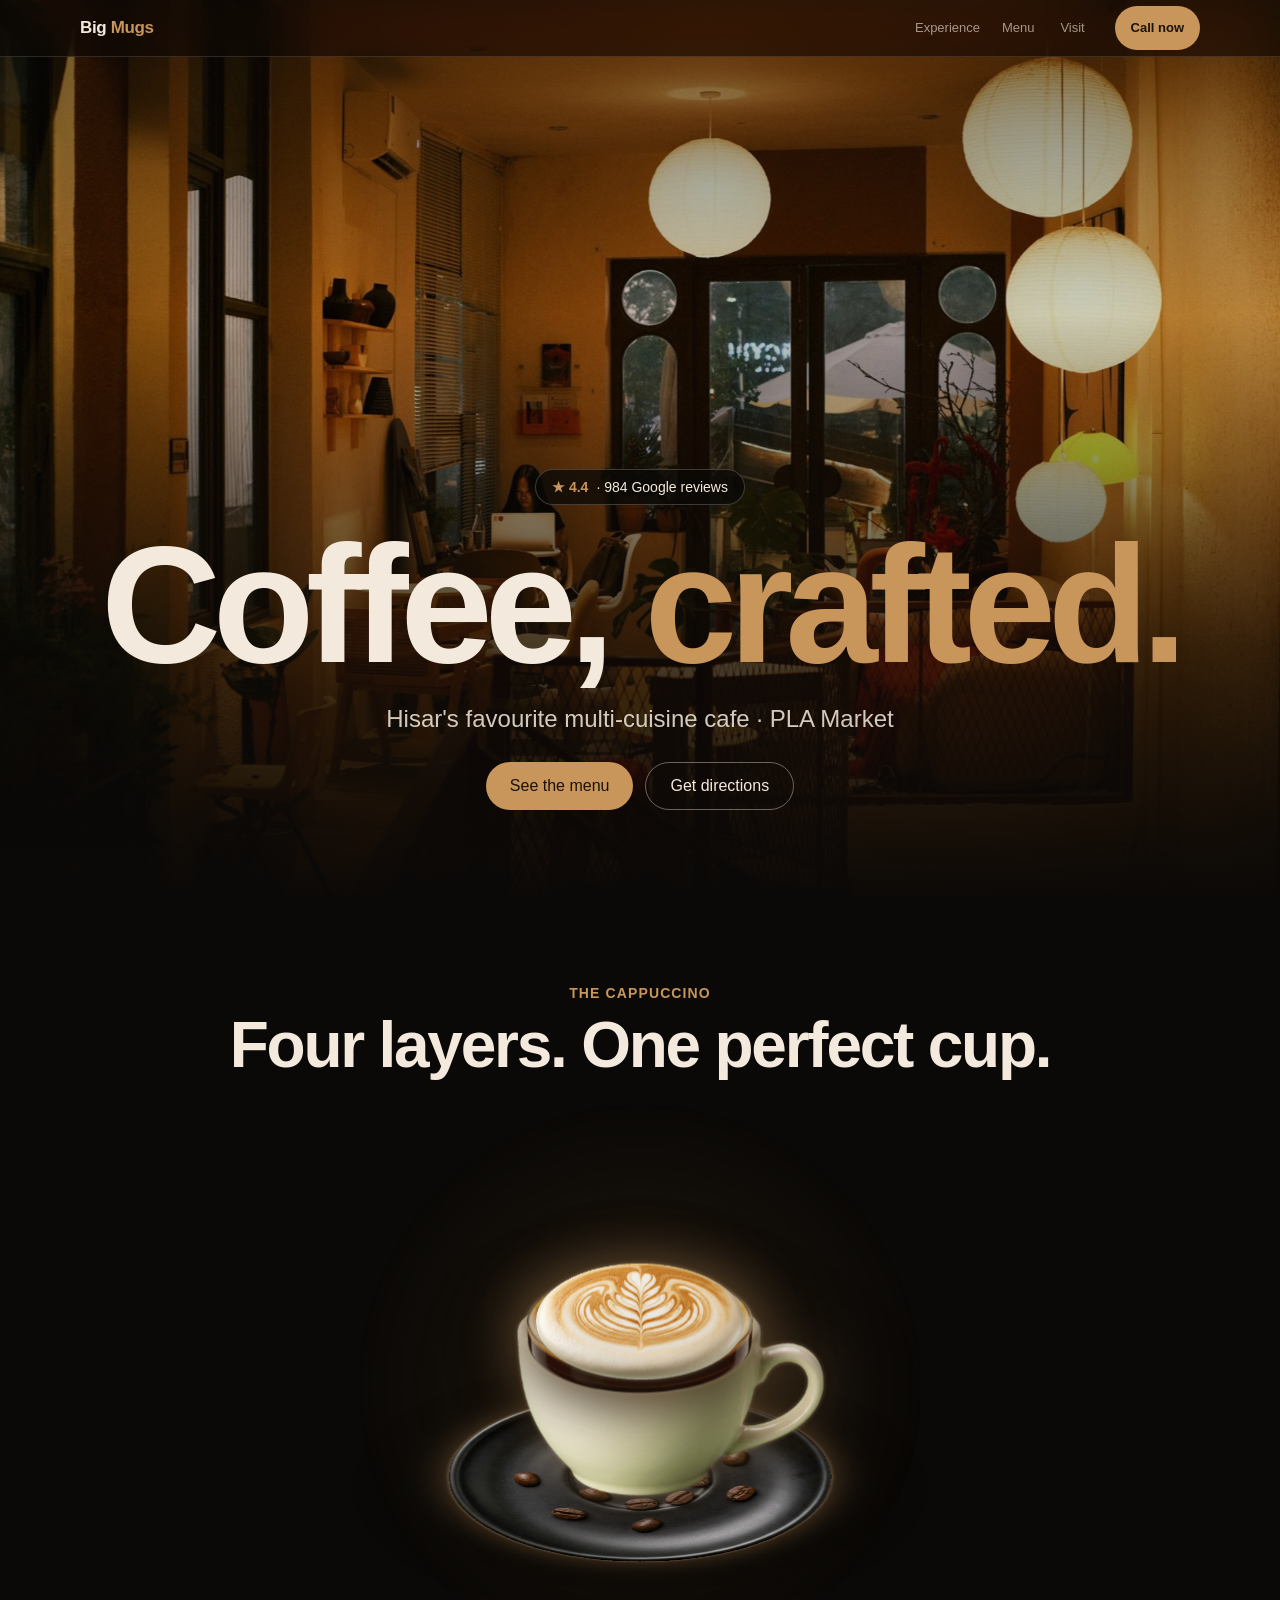
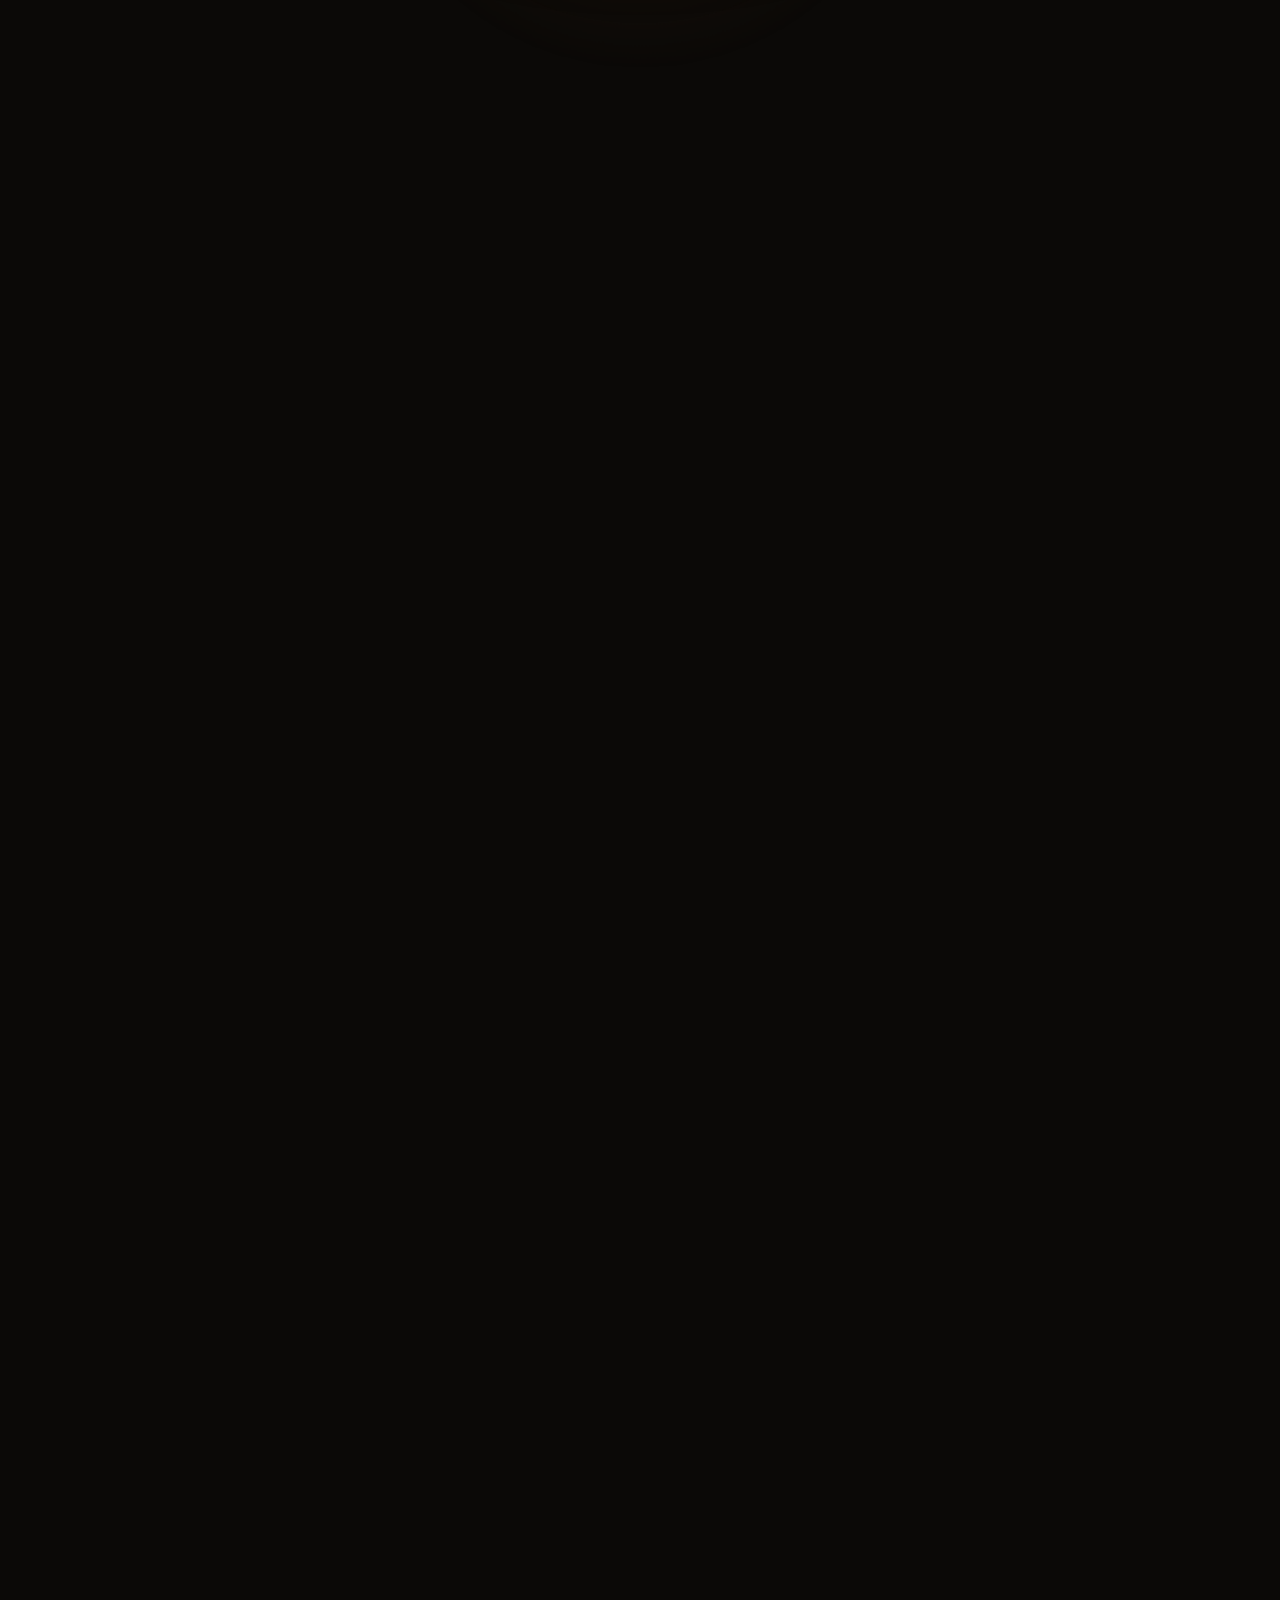
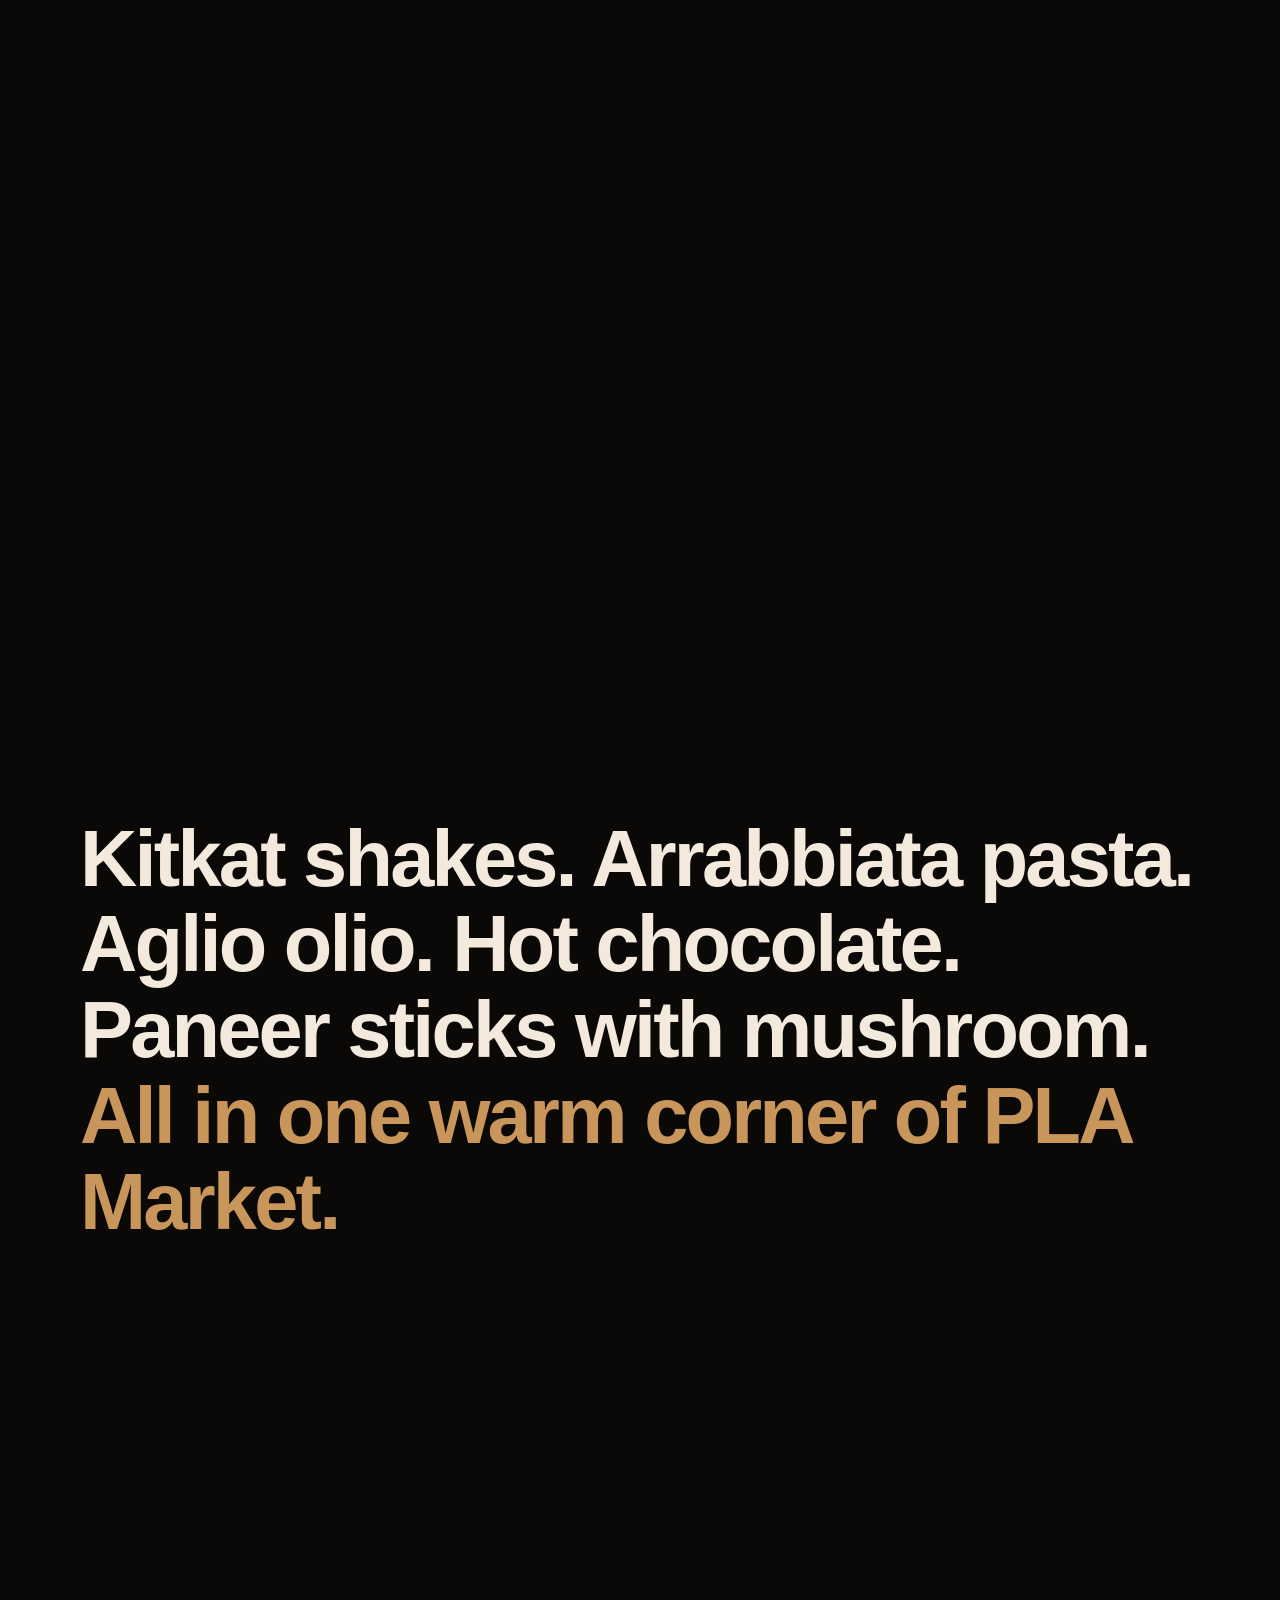
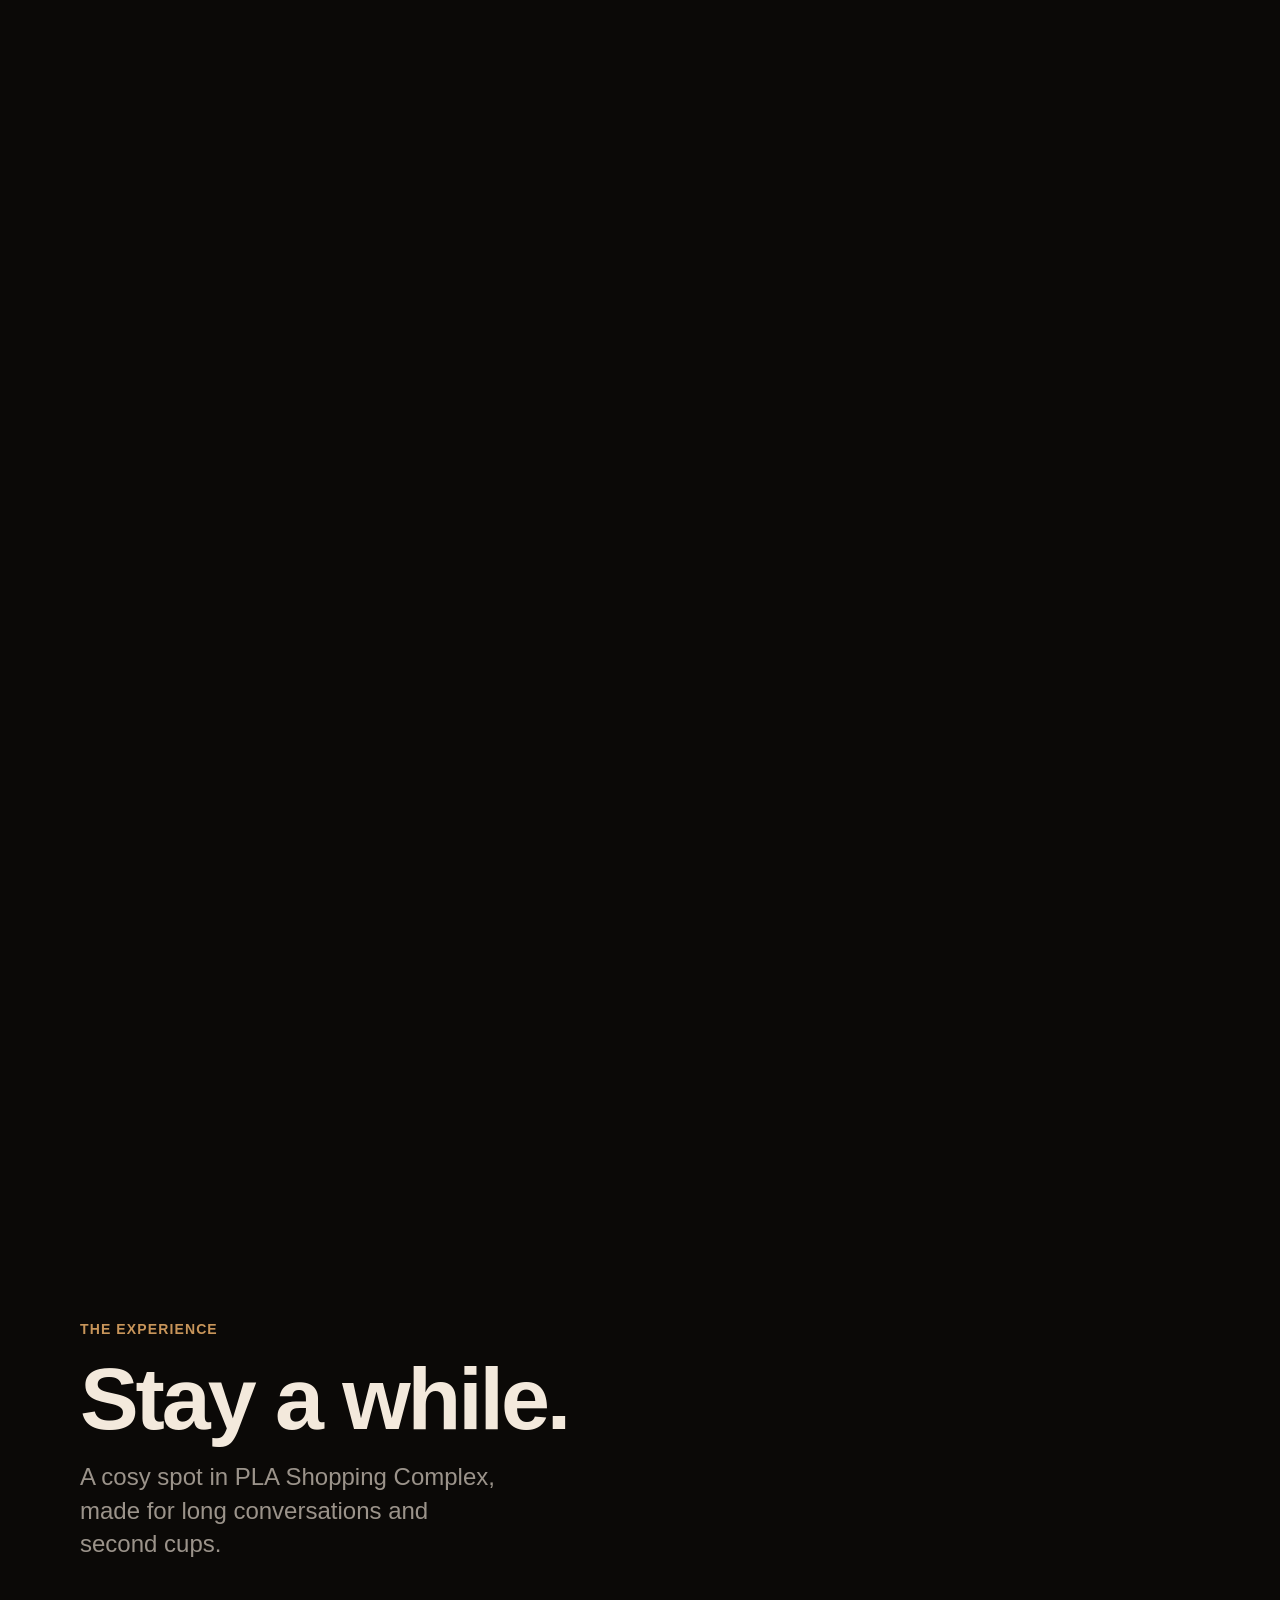
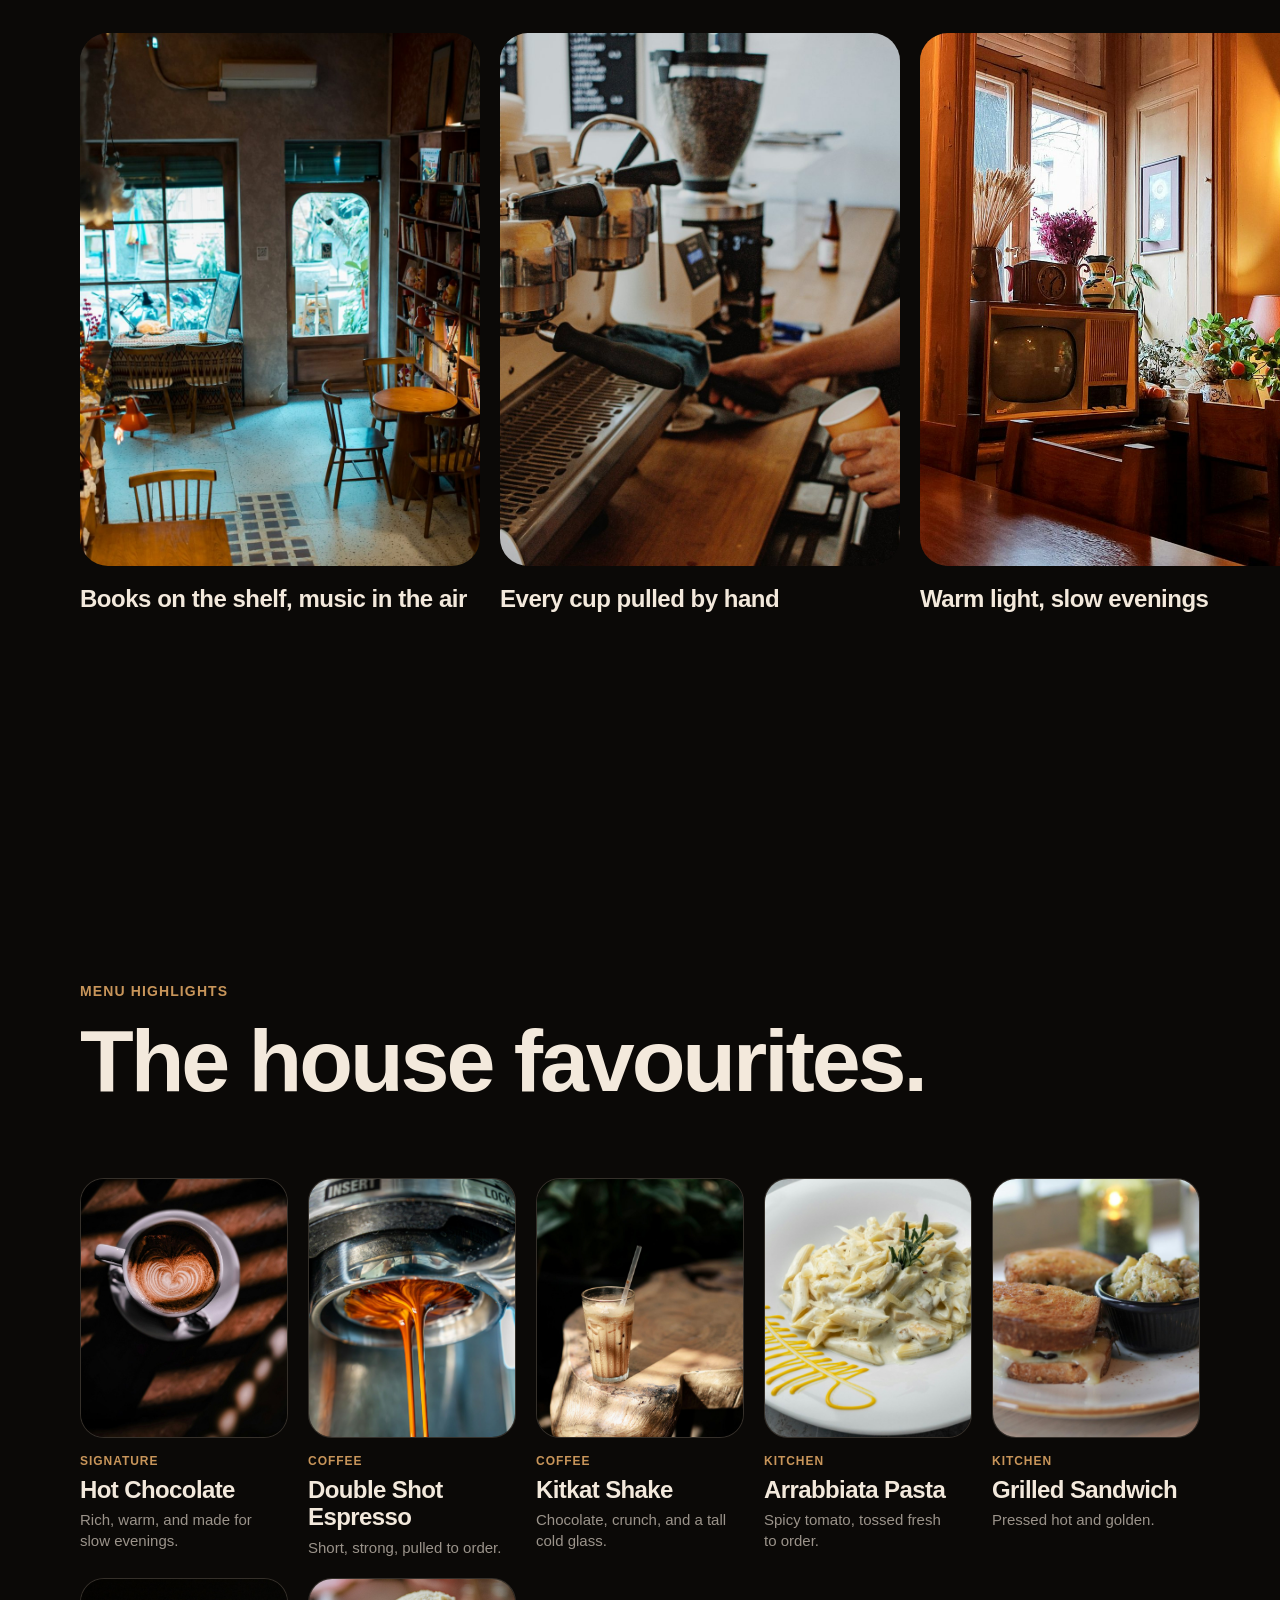
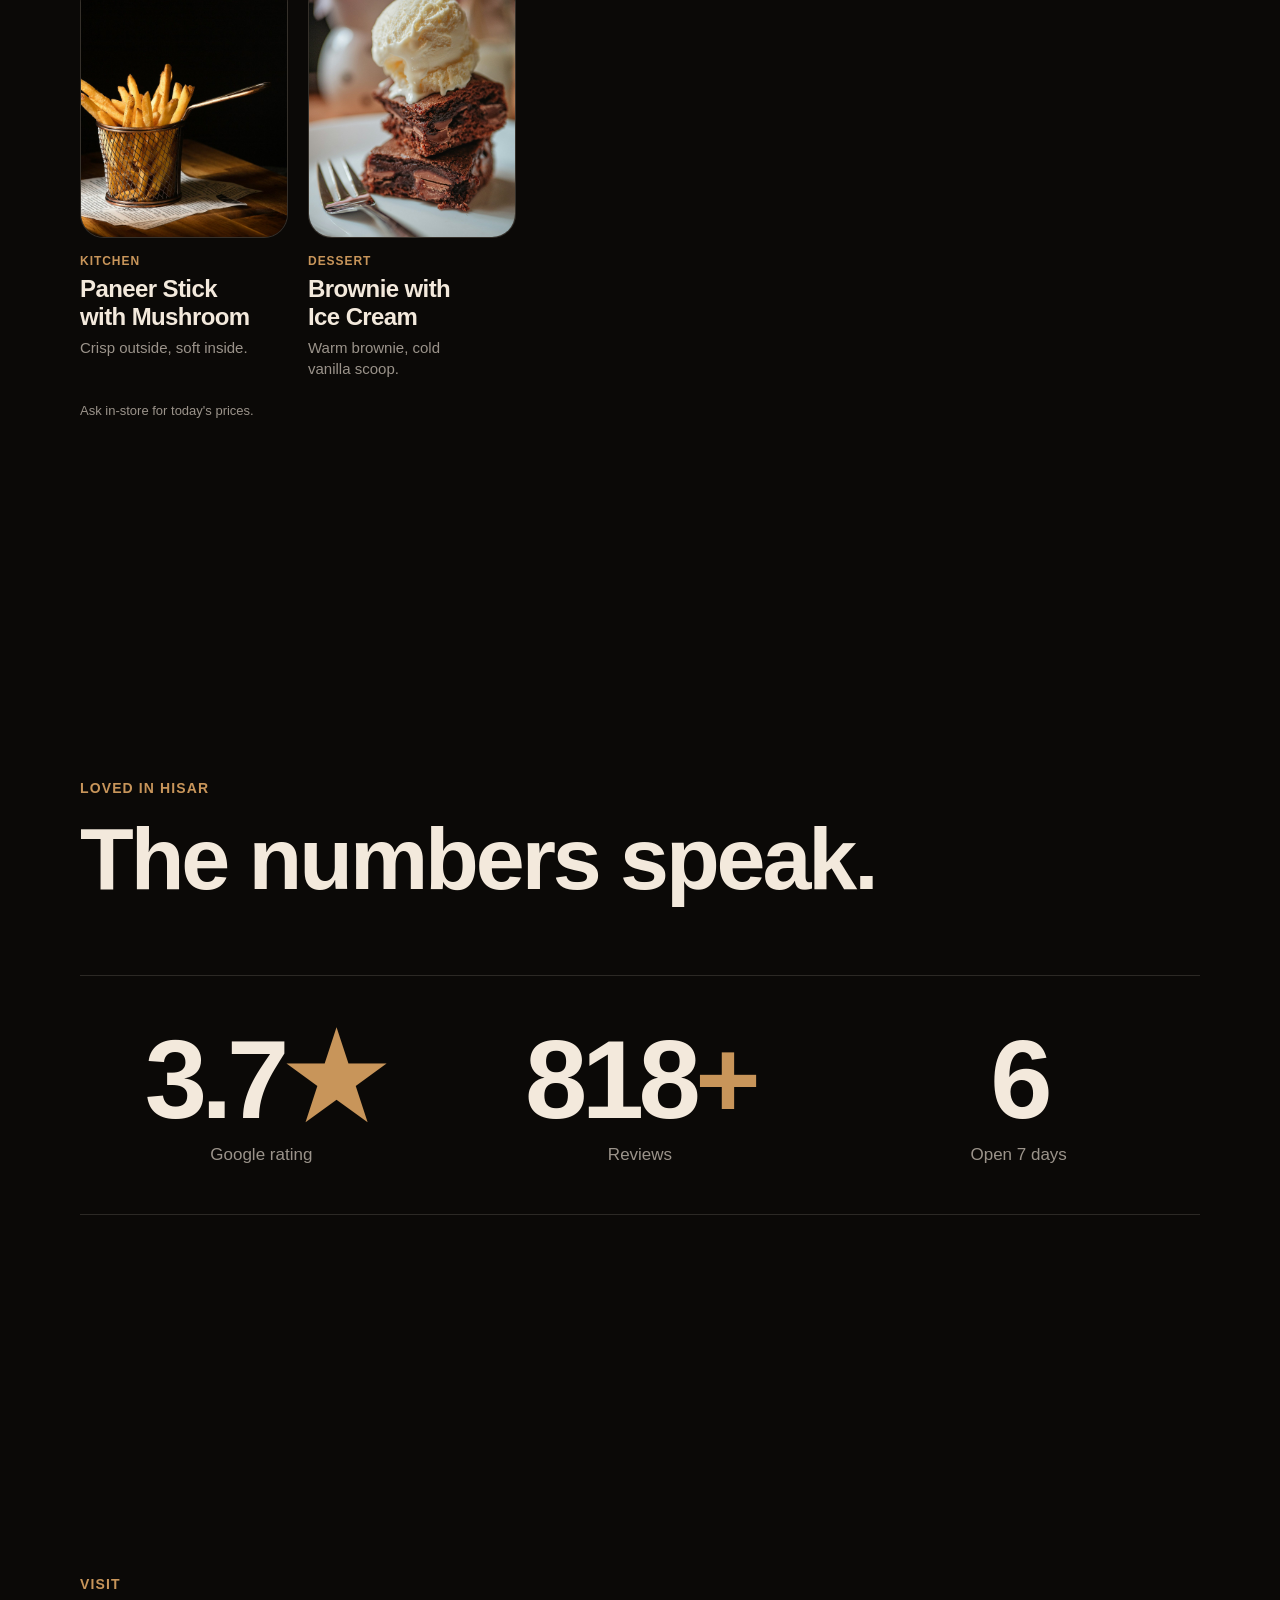
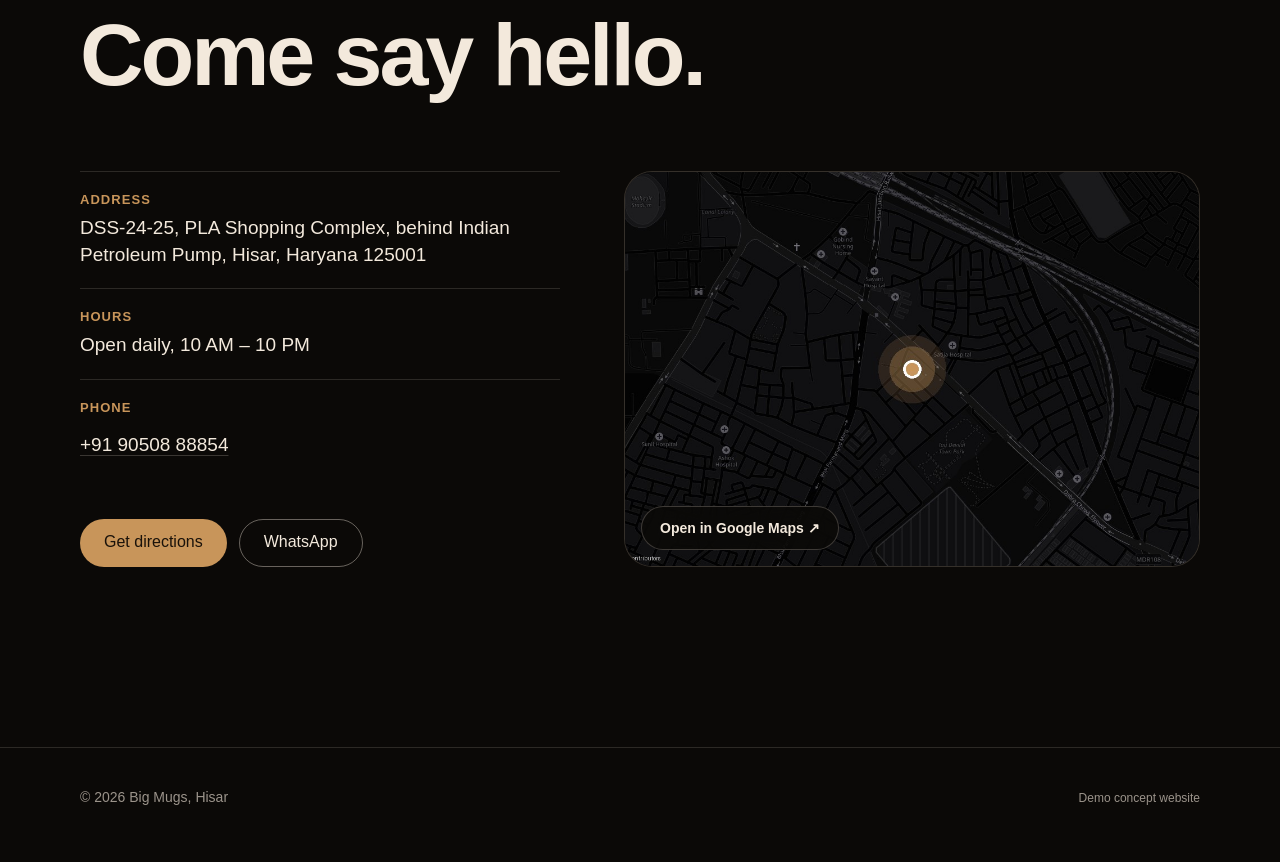
==== commit 9b494209: "Big Mugs details on root site (v3 template, Coffee Nation details replaced)" ====
--- a/index.html
+++ b/index.html
@@ -3,7 +3,7 @@
   <head>
     <meta charset="utf-8" />
     <meta name="viewport" content="width=device-width, initial-scale=1" />
-    <title>Coffee Nation Hisar</title>
+    <title>Big Mugs Hisar</title>
     <meta name="theme-color" content="#0b0907" />
     <link rel="stylesheet" href="hark.css" />
     <style>
@@ -234,31 +234,31 @@
       <div class="x-site">
         <header class="x-nav">
           <div class="x-nav__in">
-            <a class="x-mark" href="#top">Coffee <span>Nation</span></a>
+            <a class="x-mark" href="#top">Big <span>Mugs</span></a>
             <nav class="x-nav__links" aria-label="Sections">
               <a href="#experience">Experience</a>
               <a href="#menu">Menu</a>
               <a href="#visit">Visit</a>
             </nav>
-            <a class="x-pill" href="tel:+919728555099">Call now</a>
+            <a class="x-pill" href="tel:+919050888854">Call now</a>
           </div>
         </header>
 
         <main>
-          <section class="x-hero" aria-label="Coffee Nation">
+          <section class="x-hero" aria-label="Big Mugs">
             <img class="x-hero__img" src="cn_hero.jpg" alt="A warm, cozy cafe interior hung with paper lanterns" />
             <div class="x-hero__copy x-wrap">
-              <span class="x-chip"><b>★ 4.7</b> · 1,292 Google reviews</span>
+              <span class="x-chip"><b>★ 4.4</b> · 984 Google reviews</span>
               <h1>Coffee, <span>crafted.</span></h1>
-              <p class="x-hero__sub">Hisar's favourite cappuccino bar · PLA Market</p>
+              <p class="x-hero__sub">Hisar's favourite multi-cuisine cafe · PLA Market</p>
               <div class="x-btns">
                 <a class="x-btn x-btn--fill" href="#menu">See the menu</a>
-                <a class="x-btn x-btn--line" href="https://www.google.com/maps/search/?api=1&amp;query=Coffee%20Nation%20PLA%20Sirsa%20Rd%20Hisar" target="_blank" rel="noopener">Get directions</a>
-              </div>
-            </div>
-          </section>
-
-          <section class="x-explode" id="craft" aria-label="Anatomy of a Coffee Nation cappuccino">
+                <a class="x-btn x-btn--line" href="https://www.google.com/maps/search/?api=1&amp;query=Big%20Mugs%20PLA%20Shopping%20Complex%20Hisar" target="_blank" rel="noopener">Get directions</a>
+              </div>
+            </div>
+          </section>
+
+          <section class="x-explode" id="craft" aria-label="Anatomy of a Big Mugs cappuccino">
             <div class="x-explode__stick">
               <div class="x-glow"></div>
               <div class="x-explode__title">
@@ -282,7 +282,7 @@
           <section class="x-statement" aria-label="What we serve">
             <div class="x-statement__stick">
               <div class="x-wrap">
-                <p id="x-statement">Hazelnut cappuccinos. Double-shot espressos. White-sauce pasta. Brownies with ice cream. All in one warm corner of PLA Market.</p>
+                <p id="x-statement">Kitkat shakes. Arrabbiata pasta. Aglio olio. Hot chocolate. Paneer sticks with mushroom. All in one warm corner of PLA Market.</p>
               </div>
             </div>
           </section>
@@ -291,9 +291,9 @@
             <div class="x-wrap x-block__head x-rise">
               <p class="x-eyebrow">The experience</p>
               <h2 class="x-h2" id="exp-h">Stay a while.</h2>
-              <p class="x-lede">A first-floor hideaway on Sirsa Road, made for long conversations and second cups.</p>
-            </div>
-            <div class="x-scroller" tabindex="0" aria-label="Photos of Coffee Nation, scroll sideways">
+              <p class="x-lede">A cosy spot in PLA Shopping Complex, made for long conversations and second cups.</p>
+            </div>
+            <div class="x-scroller" tabindex="0" aria-label="Photos of Big Mugs, scroll sideways">
               <figure class="x-shot">
                 <div class="x-shot__frame"><img src="cn_books.jpg" alt="A cafe corner lined with tall bookshelves" /></div>
                 <figcaption>Books on the shelf, music in the air</figcaption>
@@ -323,7 +323,7 @@
                 <article class="x-food">
                   <div class="x-food__frame"><img src="cn_menu_cappuccino.jpg" alt="Cappuccino with heart latte art in dramatic light" loading="lazy" /></div>
                   <p class="x-food__tag">Signature</p>
-                  <h3>Hazelnut Cappuccino</h3><p class="x-food__desc">The cup Hisar keeps coming back for.</p>
+                  <h3>Hot Chocolate</h3><p class="x-food__desc">Rich, warm, and made for slow evenings.</p>
                 </article>
                 <article class="x-food">
                   <div class="x-food__frame"><img src="cn_menu_espresso.jpg" alt="Espresso pouring from a portafilter" loading="lazy" /></div>
@@ -333,12 +333,12 @@
                 <article class="x-food">
                   <div class="x-food__frame"><img src="cn_menu_coldcoffee.jpg" alt="A glass of iced cold coffee" loading="lazy" /></div>
                   <p class="x-food__tag">Coffee</p>
-                  <h3>Cold Coffee</h3><p class="x-food__desc">Thick, chilled, made for Hisar summers.</p>
+                  <h3>Kitkat Shake</h3><p class="x-food__desc">Chocolate, crunch, and a tall cold glass.</p>
                 </article>
                 <article class="x-food">
                   <div class="x-food__frame"><img src="cn_menu_pasta.jpg" alt="White sauce penne pasta" loading="lazy" /></div>
                   <p class="x-food__tag">Kitchen</p>
-                  <h3>White Cheese Pasta</h3><p class="x-food__desc">Creamy white sauce, generous cheese.</p>
+                  <h3>Arrabbiata Pasta</h3><p class="x-food__desc">Spicy tomato, tossed fresh to order.</p>
                 </article>
                 <article class="x-food">
                   <div class="x-food__frame"><img src="cn_menu_sandwich.jpg" alt="Grilled cheese sandwich" loading="lazy" /></div>
@@ -348,7 +348,7 @@
                 <article class="x-food">
                   <div class="x-food__frame"><img src="cn_menu_fries.jpg" alt="Peri-peri fries in a basket" loading="lazy" /></div>
                   <p class="x-food__tag">Kitchen</p>
-                  <h3>Peri-Peri Fries</h3><p class="x-food__desc">Crisp, spiced, impossible to share.</p>
+                  <h3>Paneer Stick with Mushroom</h3><p class="x-food__desc">Crisp outside, soft inside.</p>
                 </article>
                 <article class="x-food">
                   <div class="x-food__frame"><img src="cn_menu_brownie.jpg" alt="Brownie with a scoop of vanilla ice cream" loading="lazy" /></div>
@@ -367,16 +367,10 @@
                 <h2 class="x-h2" id="rev-h">The numbers speak.</h2>
               </div>
               <div class="x-stats">
-                <div class="x-stat"><span class="x-stat__fig"><b data-count="4.7" data-dec="1">4.7</b><span>★</span></span><span class="x-stat__label">Google rating</span></div>
-                <div class="x-stat"><span class="x-stat__fig"><b data-count="1292">1,292</b><span>+</span></span><span class="x-stat__label">Reviews</span></div>
+                <div class="x-stat"><span class="x-stat__fig"><b data-count="4.4" data-dec="1">4.4</b><span>★</span></span><span class="x-stat__label">Google rating</span></div>
+                <div class="x-stat"><span class="x-stat__fig"><b data-count="984">984</b><span>+</span></span><span class="x-stat__label">Reviews</span></div>
                 <div class="x-stat"><span class="x-stat__fig"><b data-count="7">7</b></span><span class="x-stat__label">Open 7 days</span></div>
               </div>
-              <div class="x-quotes">
-                <figure class="x-quote x-rise"><blockquote>“The hazelnut cappuccino is the best in Hisar.”</blockquote><figcaption>Google review</figcaption></figure>
-                <figure class="x-quote x-rise"><blockquote>“Cozy interiors, books and great music — perfect to sit for hours.”</blockquote><figcaption>Google review</figcaption></figure>
-                <figure class="x-quote x-rise"><blockquote>“Great pasta and brownie, friendly staff.”</blockquote><figcaption>Google review</figcaption></figure>
-              </div>
-              <p class="x-small x-menu-note">Quotes paraphrase common themes in Google reviews.</p>
             </div>
           </section>
 
@@ -389,17 +383,17 @@
               <div class="x-visit">
                 <div class="x-rise">
                   <dl class="x-facts">
-                    <div><dt>Address</dt><dd>Shop no. 99, First floor, SCO 99, Sirsa Rd, above Pizza Wings, PLA, Hisar, Haryana 125001</dd></div>
-                    <div><dt>Hours</dt><dd>Open daily, 9 AM – 10 PM</dd></div>
-                    <div><dt>Phone</dt><dd><a href="tel:+919728555099">+91 97285 55099</a></dd></div>
+                    <div><dt>Address</dt><dd>DSS-24-25, PLA Shopping Complex, behind Indian Petroleum Pump, Hisar, Haryana 125001</dd></div>
+                    <div><dt>Hours</dt><dd>Open daily, 10 AM – 10 PM</dd></div>
+                    <div><dt>Phone</dt><dd><a href="tel:+919050888854">+91 90508 88854</a></dd></div>
                   </dl>
                   <div class="x-btns">
-                    <a class="x-btn x-btn--fill" href="https://www.google.com/maps/search/?api=1&amp;query=Coffee%20Nation%20PLA%20Sirsa%20Rd%20Hisar" target="_blank" rel="noopener">Get directions</a>
-                    <a class="x-btn x-btn--line" href="https://wa.me/919728555099" target="_blank" rel="noopener">WhatsApp</a>
+                    <a class="x-btn x-btn--fill" href="https://www.google.com/maps/search/?api=1&amp;query=Big%20Mugs%20PLA%20Shopping%20Complex%20Hisar" target="_blank" rel="noopener">Get directions</a>
+                    <a class="x-btn x-btn--line" href="https://wa.me/919050888854" target="_blank" rel="noopener">WhatsApp</a>
                   </div>
                 </div>
-                <a class="x-map x-rise" href="https://www.google.com/maps/search/?api=1&amp;query=Coffee%20Nation%20PLA%20Sirsa%20Rd%20Hisar" target="_blank" rel="noopener" aria-label="Open Coffee Nation in Google Maps">
-                  <img src="coffee_nation_map.jpg" alt="Map of Coffee Nation on Sirsa Road, PLA, Hisar" loading="lazy" />
+                <a class="x-map x-rise" href="https://www.google.com/maps/search/?api=1&amp;query=Big%20Mugs%20PLA%20Shopping%20Complex%20Hisar" target="_blank" rel="noopener" aria-label="Open Big Mugs in Google Maps">
+                  <img src="coffee_nation_map.jpg" alt="Map of Big Mugs in PLA Shopping Complex, Hisar" loading="lazy" />
                   <span class="x-map__pill">Open in Google Maps ↗</span>
                 </a>
               </div>
@@ -409,7 +403,7 @@
 
         <footer class="x-foot">
           <div class="x-wrap">
-            <p>© 2026 Coffee Nation, Hisar</p>
+            <p>© 2026 Big Mugs, Hisar</p>
             <p>Demo concept website</p>
           </div>
         </footer>
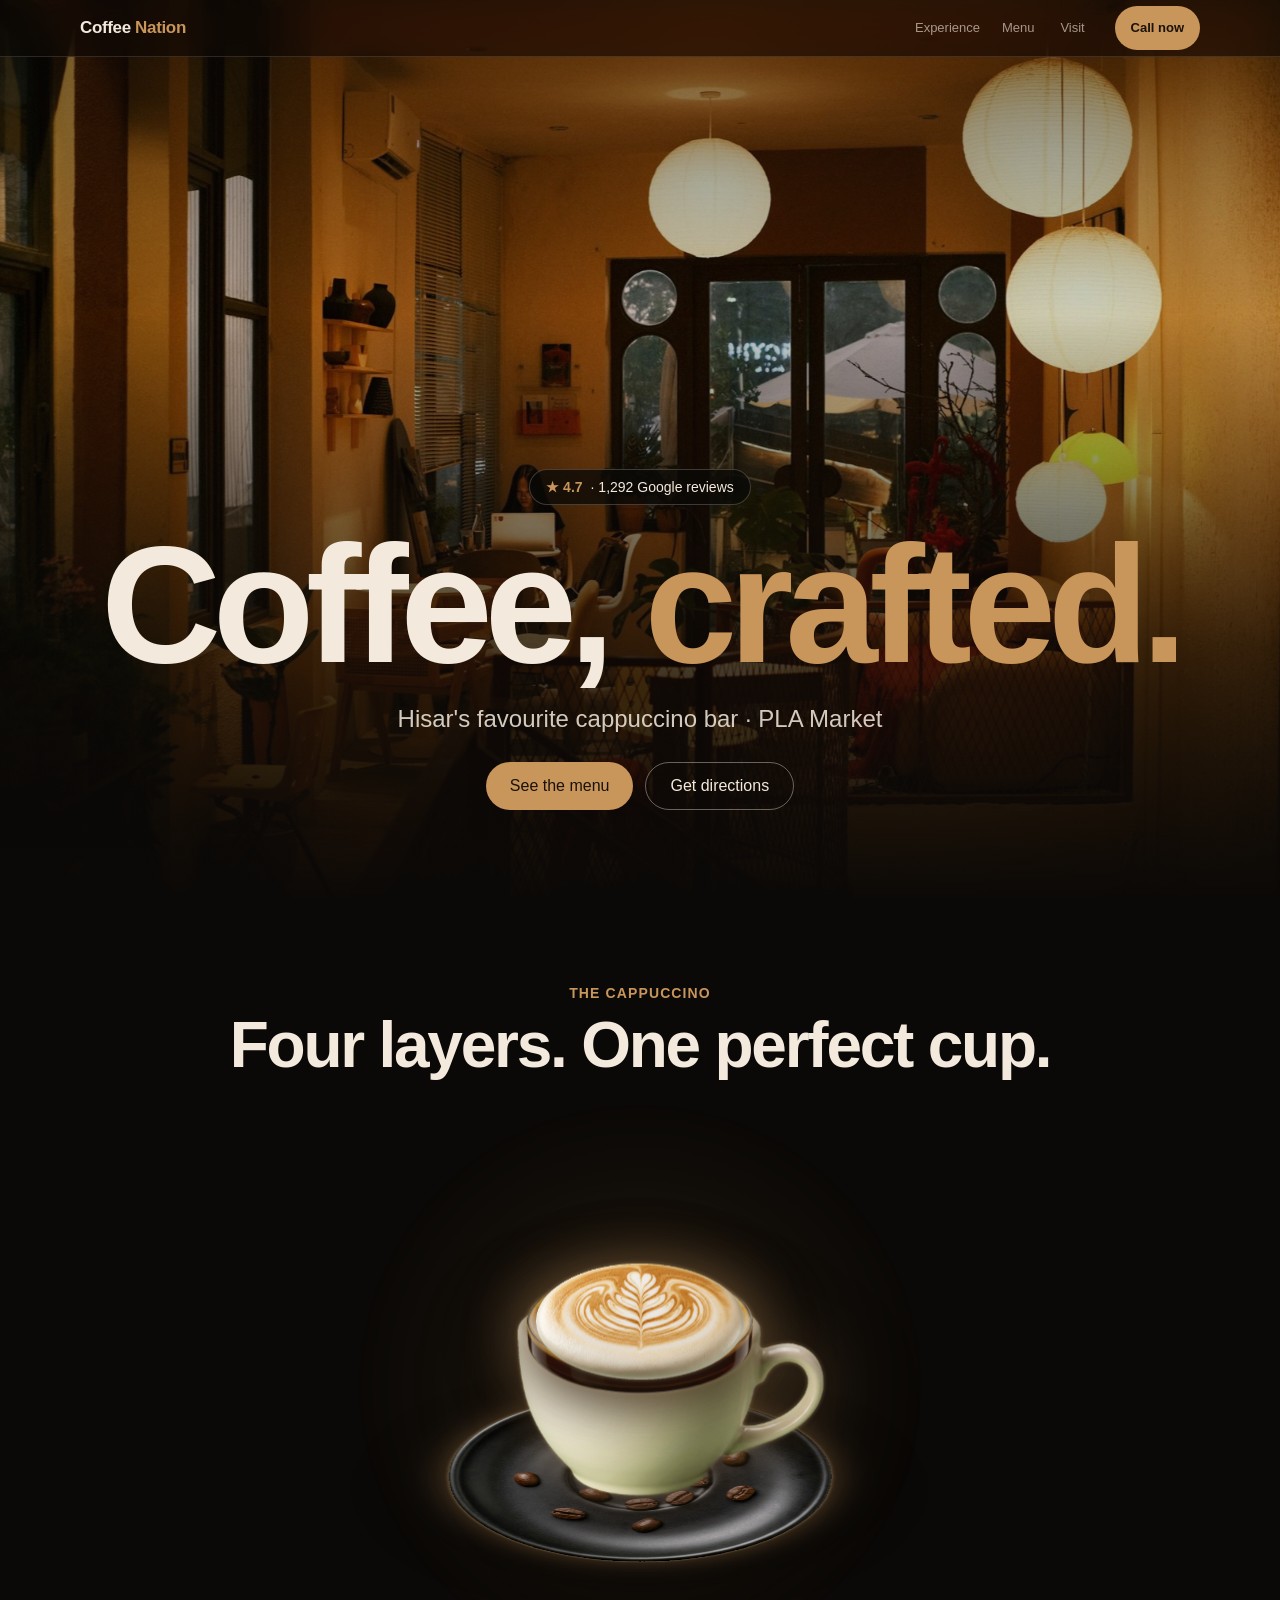
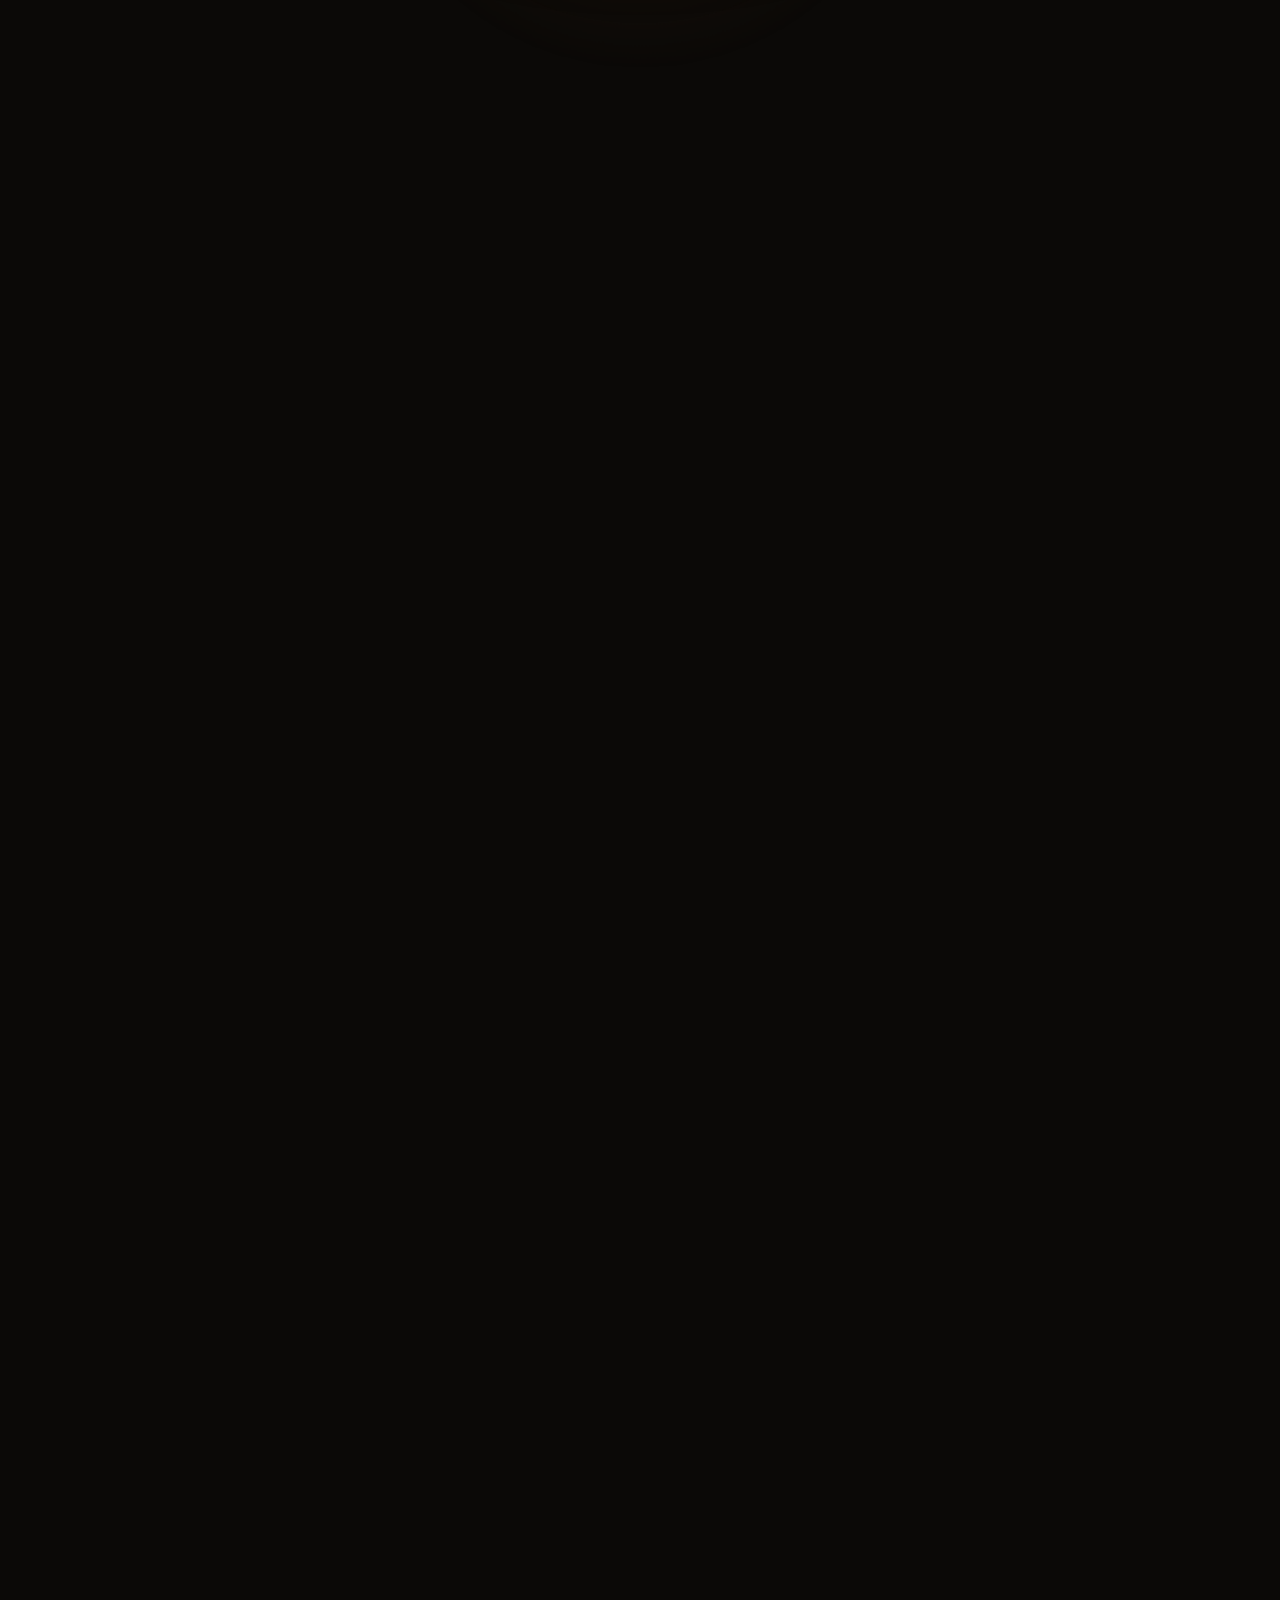
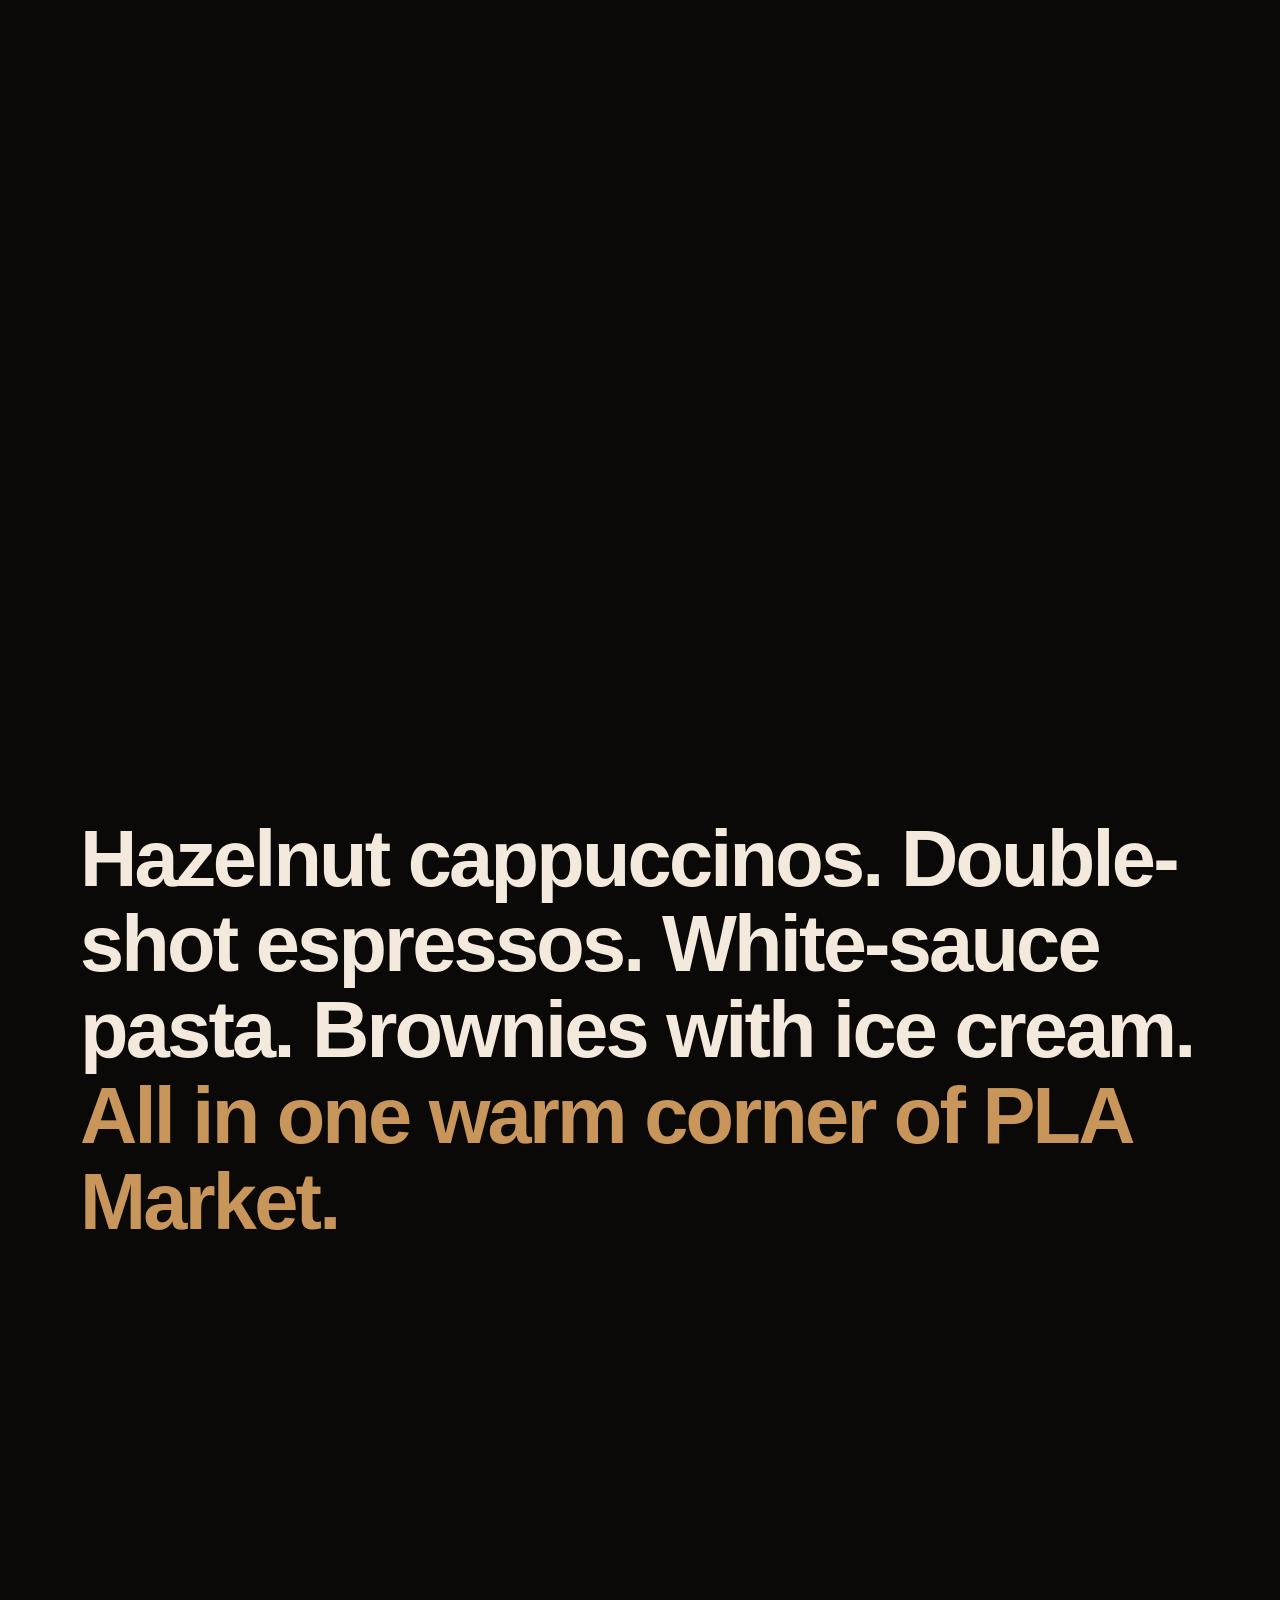
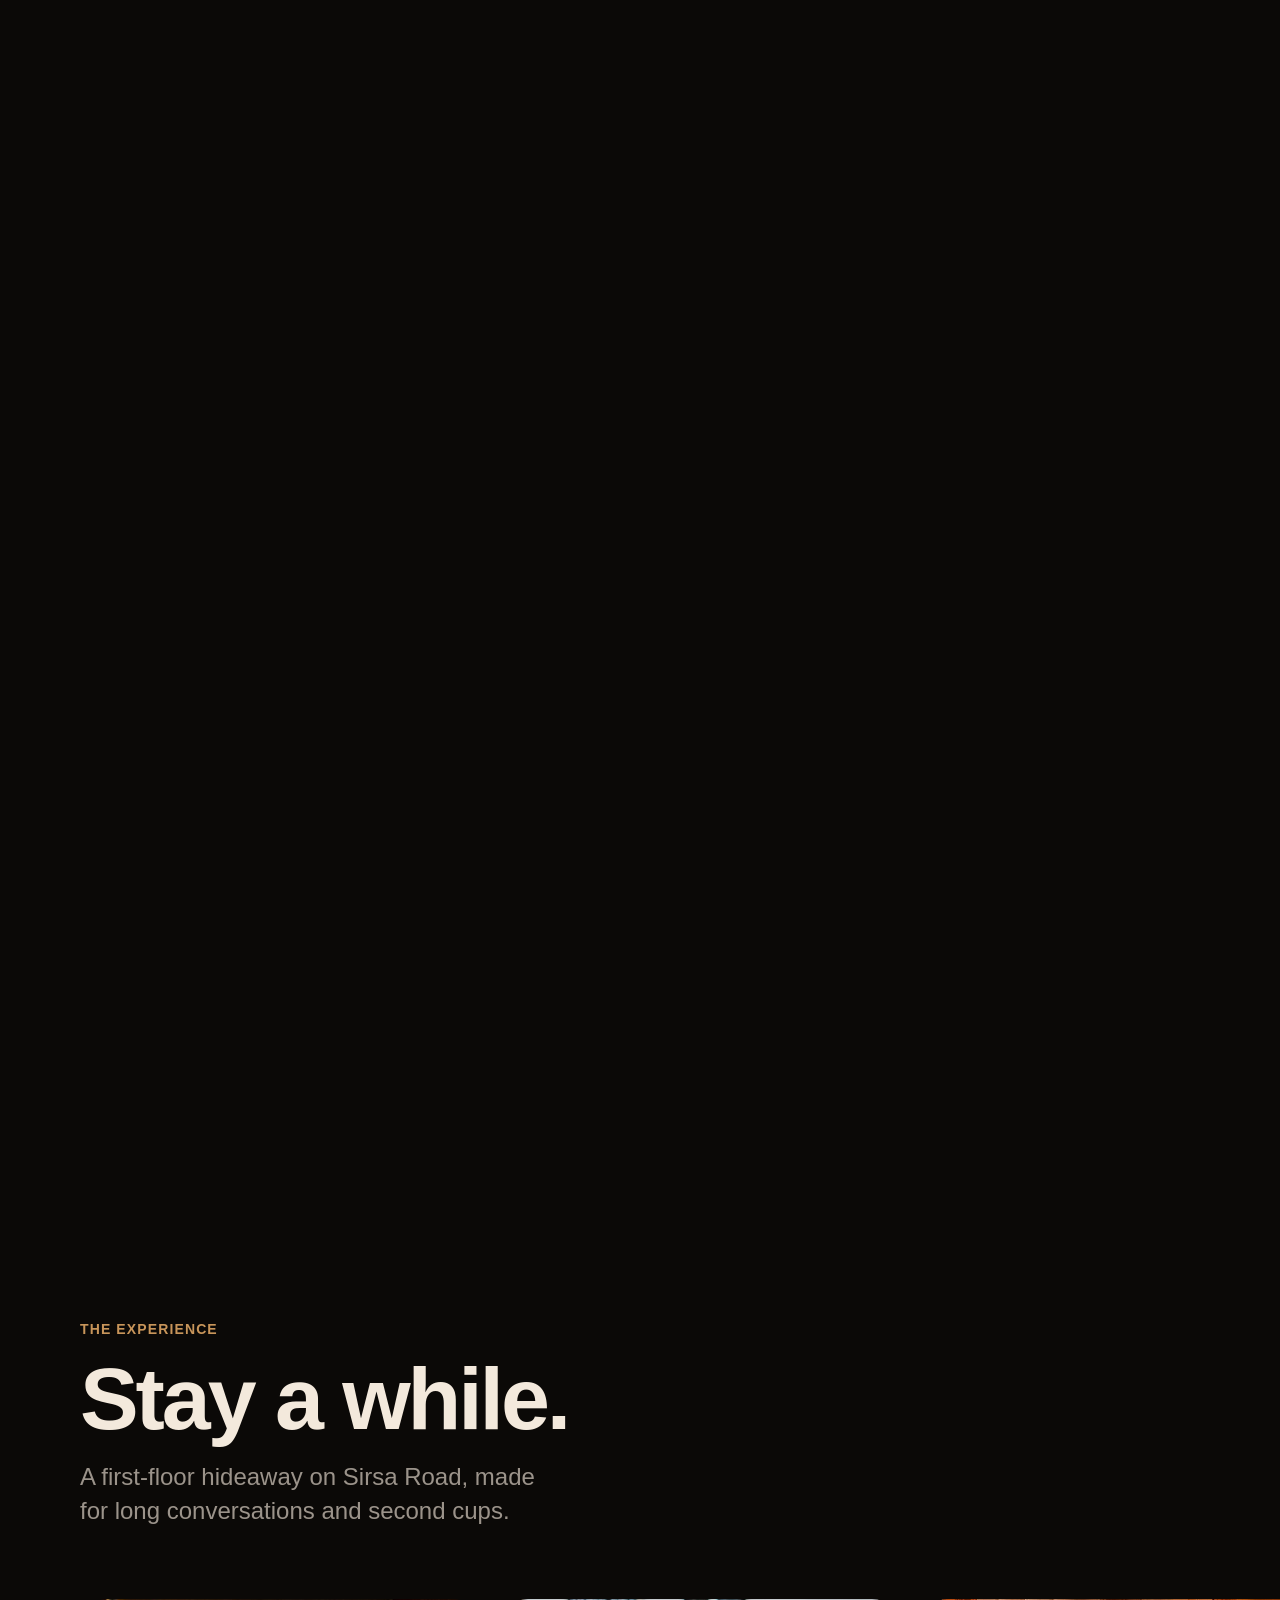
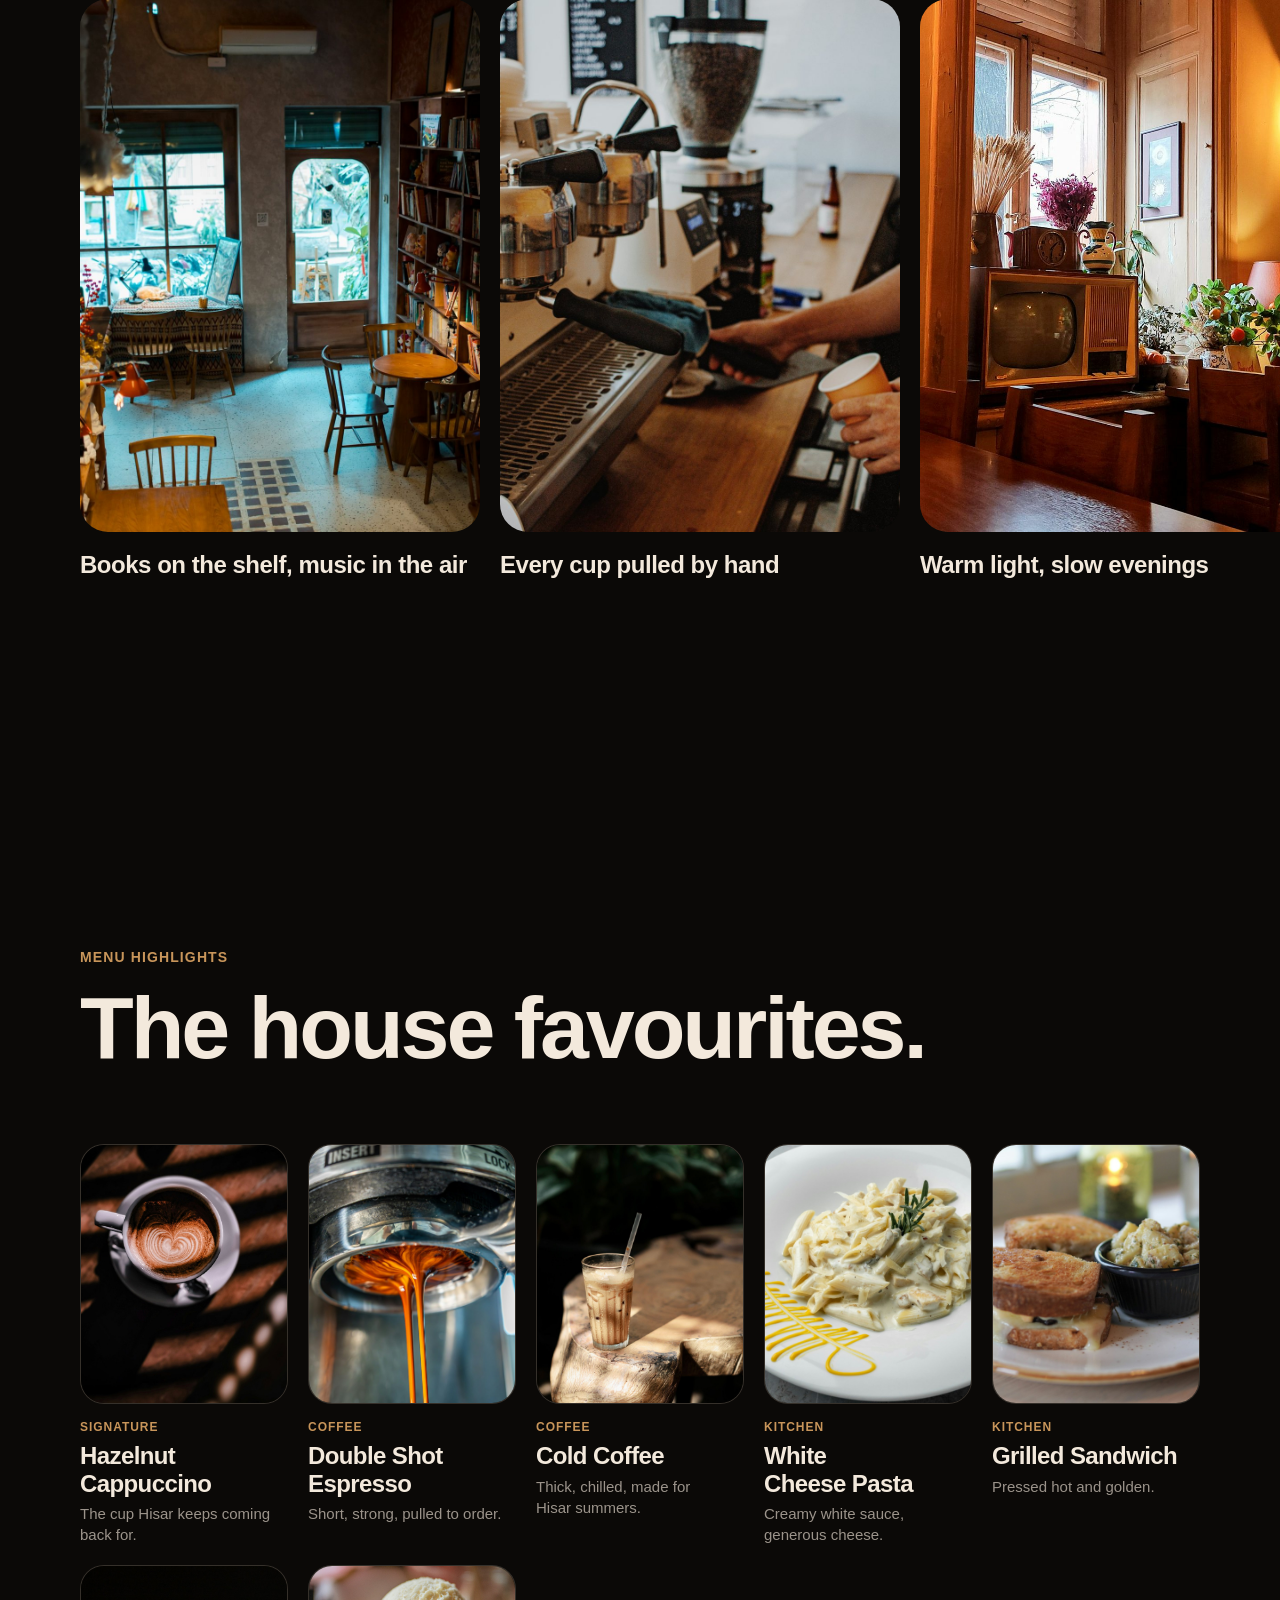
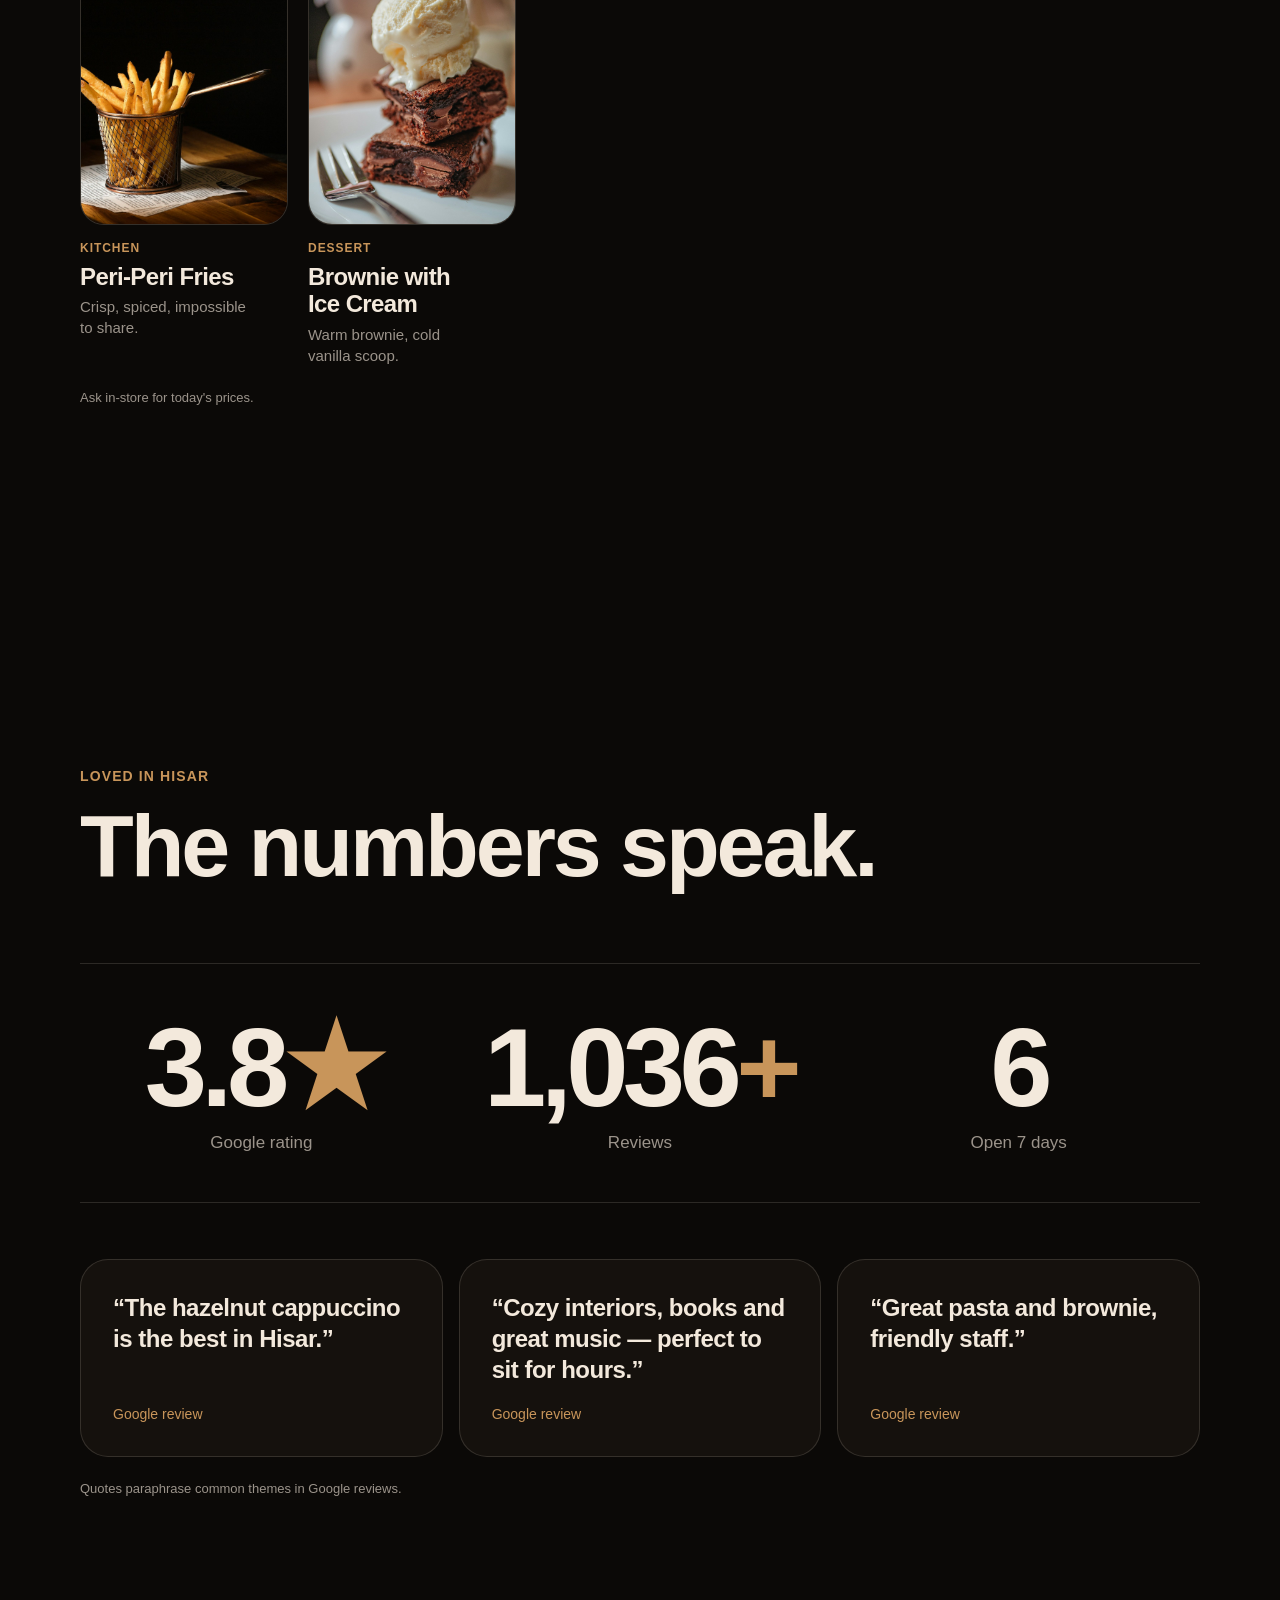
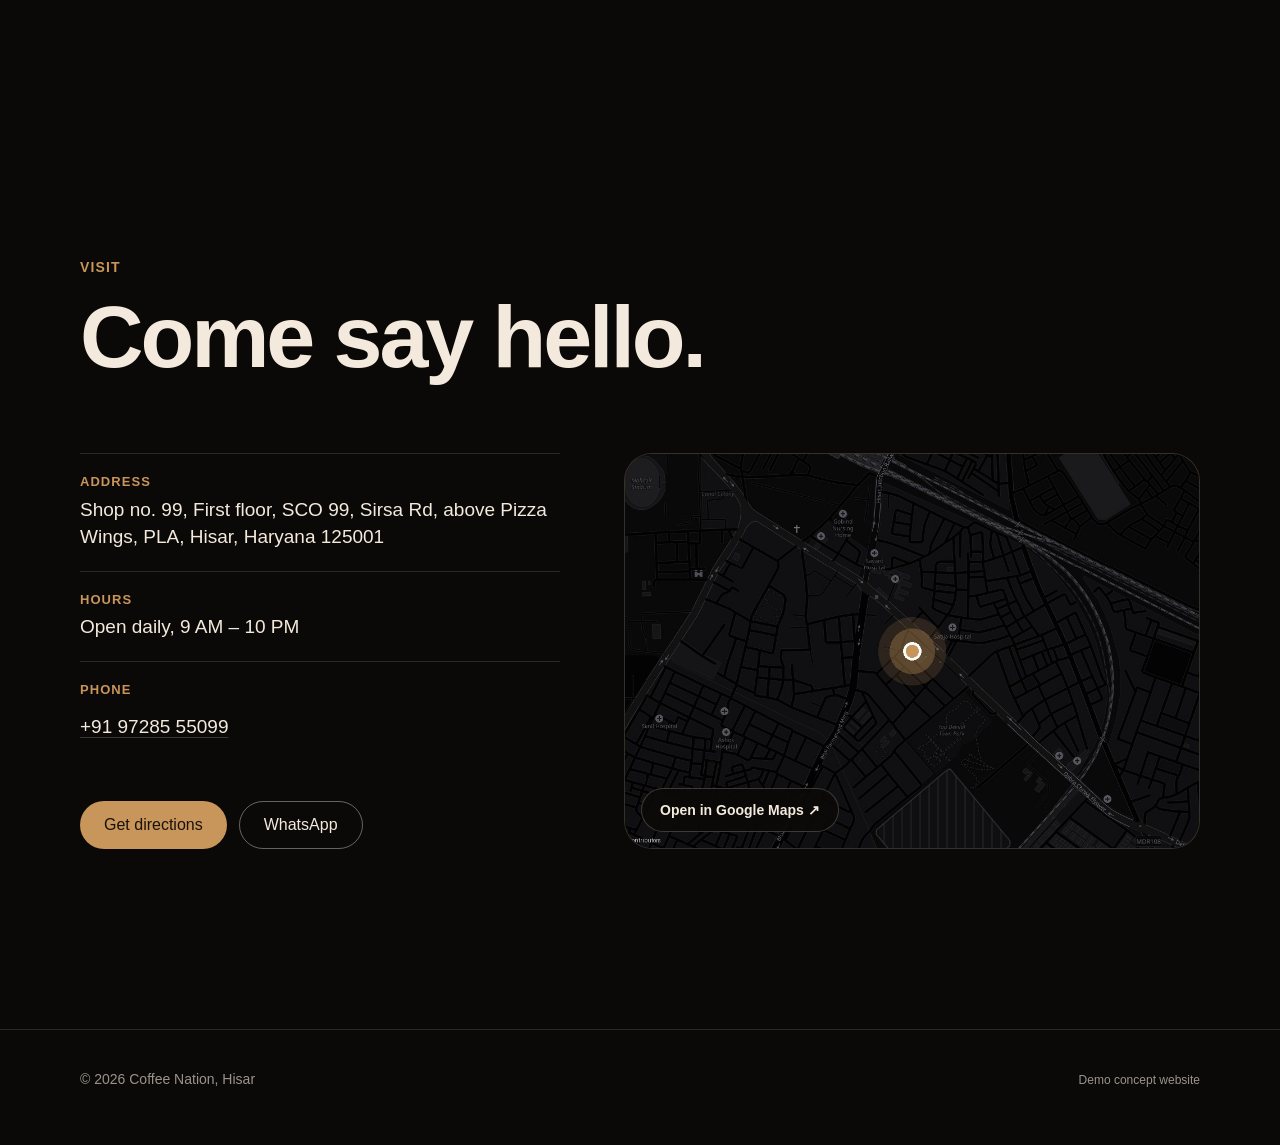
==== commit 30dcb76a: "Restore root to Coffee Nation v3 (v5 was the intended Big Mugs target)" ====
--- a/index.html
+++ b/index.html
@@ -3,7 +3,7 @@
   <head>
     <meta charset="utf-8" />
     <meta name="viewport" content="width=device-width, initial-scale=1" />
-    <title>Big Mugs Hisar</title>
+    <title>Coffee Nation Hisar</title>
     <meta name="theme-color" content="#0b0907" />
     <link rel="stylesheet" href="hark.css" />
     <style>
@@ -234,31 +234,31 @@
       <div class="x-site">
         <header class="x-nav">
           <div class="x-nav__in">
-            <a class="x-mark" href="#top">Big <span>Mugs</span></a>
+            <a class="x-mark" href="#top">Coffee <span>Nation</span></a>
             <nav class="x-nav__links" aria-label="Sections">
               <a href="#experience">Experience</a>
               <a href="#menu">Menu</a>
               <a href="#visit">Visit</a>
             </nav>
-            <a class="x-pill" href="tel:+919050888854">Call now</a>
+            <a class="x-pill" href="tel:+919728555099">Call now</a>
           </div>
         </header>
 
         <main>
-          <section class="x-hero" aria-label="Big Mugs">
+          <section class="x-hero" aria-label="Coffee Nation">
             <img class="x-hero__img" src="cn_hero.jpg" alt="A warm, cozy cafe interior hung with paper lanterns" />
             <div class="x-hero__copy x-wrap">
-              <span class="x-chip"><b>★ 4.4</b> · 984 Google reviews</span>
+              <span class="x-chip"><b>★ 4.7</b> · 1,292 Google reviews</span>
               <h1>Coffee, <span>crafted.</span></h1>
-              <p class="x-hero__sub">Hisar's favourite multi-cuisine cafe · PLA Market</p>
+              <p class="x-hero__sub">Hisar's favourite cappuccino bar · PLA Market</p>
               <div class="x-btns">
                 <a class="x-btn x-btn--fill" href="#menu">See the menu</a>
-                <a class="x-btn x-btn--line" href="https://www.google.com/maps/search/?api=1&amp;query=Big%20Mugs%20PLA%20Shopping%20Complex%20Hisar" target="_blank" rel="noopener">Get directions</a>
-              </div>
-            </div>
-          </section>
-
-          <section class="x-explode" id="craft" aria-label="Anatomy of a Big Mugs cappuccino">
+                <a class="x-btn x-btn--line" href="https://www.google.com/maps/search/?api=1&amp;query=Coffee%20Nation%20PLA%20Sirsa%20Rd%20Hisar" target="_blank" rel="noopener">Get directions</a>
+              </div>
+            </div>
+          </section>
+
+          <section class="x-explode" id="craft" aria-label="Anatomy of a Coffee Nation cappuccino">
             <div class="x-explode__stick">
               <div class="x-glow"></div>
               <div class="x-explode__title">
@@ -282,7 +282,7 @@
           <section class="x-statement" aria-label="What we serve">
             <div class="x-statement__stick">
               <div class="x-wrap">
-                <p id="x-statement">Kitkat shakes. Arrabbiata pasta. Aglio olio. Hot chocolate. Paneer sticks with mushroom. All in one warm corner of PLA Market.</p>
+                <p id="x-statement">Hazelnut cappuccinos. Double-shot espressos. White-sauce pasta. Brownies with ice cream. All in one warm corner of PLA Market.</p>
               </div>
             </div>
           </section>
@@ -291,9 +291,9 @@
             <div class="x-wrap x-block__head x-rise">
               <p class="x-eyebrow">The experience</p>
               <h2 class="x-h2" id="exp-h">Stay a while.</h2>
-              <p class="x-lede">A cosy spot in PLA Shopping Complex, made for long conversations and second cups.</p>
-            </div>
-            <div class="x-scroller" tabindex="0" aria-label="Photos of Big Mugs, scroll sideways">
+              <p class="x-lede">A first-floor hideaway on Sirsa Road, made for long conversations and second cups.</p>
+            </div>
+            <div class="x-scroller" tabindex="0" aria-label="Photos of Coffee Nation, scroll sideways">
               <figure class="x-shot">
                 <div class="x-shot__frame"><img src="cn_books.jpg" alt="A cafe corner lined with tall bookshelves" /></div>
                 <figcaption>Books on the shelf, music in the air</figcaption>
@@ -323,7 +323,7 @@
                 <article class="x-food">
                   <div class="x-food__frame"><img src="cn_menu_cappuccino.jpg" alt="Cappuccino with heart latte art in dramatic light" loading="lazy" /></div>
                   <p class="x-food__tag">Signature</p>
-                  <h3>Hot Chocolate</h3><p class="x-food__desc">Rich, warm, and made for slow evenings.</p>
+                  <h3>Hazelnut Cappuccino</h3><p class="x-food__desc">The cup Hisar keeps coming back for.</p>
                 </article>
                 <article class="x-food">
                   <div class="x-food__frame"><img src="cn_menu_espresso.jpg" alt="Espresso pouring from a portafilter" loading="lazy" /></div>
@@ -333,12 +333,12 @@
                 <article class="x-food">
                   <div class="x-food__frame"><img src="cn_menu_coldcoffee.jpg" alt="A glass of iced cold coffee" loading="lazy" /></div>
                   <p class="x-food__tag">Coffee</p>
-                  <h3>Kitkat Shake</h3><p class="x-food__desc">Chocolate, crunch, and a tall cold glass.</p>
+                  <h3>Cold Coffee</h3><p class="x-food__desc">Thick, chilled, made for Hisar summers.</p>
                 </article>
                 <article class="x-food">
                   <div class="x-food__frame"><img src="cn_menu_pasta.jpg" alt="White sauce penne pasta" loading="lazy" /></div>
                   <p class="x-food__tag">Kitchen</p>
-                  <h3>Arrabbiata Pasta</h3><p class="x-food__desc">Spicy tomato, tossed fresh to order.</p>
+                  <h3>White Cheese Pasta</h3><p class="x-food__desc">Creamy white sauce, generous cheese.</p>
                 </article>
                 <article class="x-food">
                   <div class="x-food__frame"><img src="cn_menu_sandwich.jpg" alt="Grilled cheese sandwich" loading="lazy" /></div>
@@ -348,7 +348,7 @@
                 <article class="x-food">
                   <div class="x-food__frame"><img src="cn_menu_fries.jpg" alt="Peri-peri fries in a basket" loading="lazy" /></div>
                   <p class="x-food__tag">Kitchen</p>
-                  <h3>Paneer Stick with Mushroom</h3><p class="x-food__desc">Crisp outside, soft inside.</p>
+                  <h3>Peri-Peri Fries</h3><p class="x-food__desc">Crisp, spiced, impossible to share.</p>
                 </article>
                 <article class="x-food">
                   <div class="x-food__frame"><img src="cn_menu_brownie.jpg" alt="Brownie with a scoop of vanilla ice cream" loading="lazy" /></div>
@@ -367,10 +367,16 @@
                 <h2 class="x-h2" id="rev-h">The numbers speak.</h2>
               </div>
               <div class="x-stats">
-                <div class="x-stat"><span class="x-stat__fig"><b data-count="4.4" data-dec="1">4.4</b><span>★</span></span><span class="x-stat__label">Google rating</span></div>
-                <div class="x-stat"><span class="x-stat__fig"><b data-count="984">984</b><span>+</span></span><span class="x-stat__label">Reviews</span></div>
+                <div class="x-stat"><span class="x-stat__fig"><b data-count="4.7" data-dec="1">4.7</b><span>★</span></span><span class="x-stat__label">Google rating</span></div>
+                <div class="x-stat"><span class="x-stat__fig"><b data-count="1292">1,292</b><span>+</span></span><span class="x-stat__label">Reviews</span></div>
                 <div class="x-stat"><span class="x-stat__fig"><b data-count="7">7</b></span><span class="x-stat__label">Open 7 days</span></div>
               </div>
+              <div class="x-quotes">
+                <figure class="x-quote x-rise"><blockquote>“The hazelnut cappuccino is the best in Hisar.”</blockquote><figcaption>Google review</figcaption></figure>
+                <figure class="x-quote x-rise"><blockquote>“Cozy interiors, books and great music — perfect to sit for hours.”</blockquote><figcaption>Google review</figcaption></figure>
+                <figure class="x-quote x-rise"><blockquote>“Great pasta and brownie, friendly staff.”</blockquote><figcaption>Google review</figcaption></figure>
+              </div>
+              <p class="x-small x-menu-note">Quotes paraphrase common themes in Google reviews.</p>
             </div>
           </section>
 
@@ -383,17 +389,17 @@
               <div class="x-visit">
                 <div class="x-rise">
                   <dl class="x-facts">
-                    <div><dt>Address</dt><dd>DSS-24-25, PLA Shopping Complex, behind Indian Petroleum Pump, Hisar, Haryana 125001</dd></div>
-                    <div><dt>Hours</dt><dd>Open daily, 10 AM – 10 PM</dd></div>
-                    <div><dt>Phone</dt><dd><a href="tel:+919050888854">+91 90508 88854</a></dd></div>
+                    <div><dt>Address</dt><dd>Shop no. 99, First floor, SCO 99, Sirsa Rd, above Pizza Wings, PLA, Hisar, Haryana 125001</dd></div>
+                    <div><dt>Hours</dt><dd>Open daily, 9 AM – 10 PM</dd></div>
+                    <div><dt>Phone</dt><dd><a href="tel:+919728555099">+91 97285 55099</a></dd></div>
                   </dl>
                   <div class="x-btns">
-                    <a class="x-btn x-btn--fill" href="https://www.google.com/maps/search/?api=1&amp;query=Big%20Mugs%20PLA%20Shopping%20Complex%20Hisar" target="_blank" rel="noopener">Get directions</a>
-                    <a class="x-btn x-btn--line" href="https://wa.me/919050888854" target="_blank" rel="noopener">WhatsApp</a>
+                    <a class="x-btn x-btn--fill" href="https://www.google.com/maps/search/?api=1&amp;query=Coffee%20Nation%20PLA%20Sirsa%20Rd%20Hisar" target="_blank" rel="noopener">Get directions</a>
+                    <a class="x-btn x-btn--line" href="https://wa.me/919728555099" target="_blank" rel="noopener">WhatsApp</a>
                   </div>
                 </div>
-                <a class="x-map x-rise" href="https://www.google.com/maps/search/?api=1&amp;query=Big%20Mugs%20PLA%20Shopping%20Complex%20Hisar" target="_blank" rel="noopener" aria-label="Open Big Mugs in Google Maps">
-                  <img src="coffee_nation_map.jpg" alt="Map of Big Mugs in PLA Shopping Complex, Hisar" loading="lazy" />
+                <a class="x-map x-rise" href="https://www.google.com/maps/search/?api=1&amp;query=Coffee%20Nation%20PLA%20Sirsa%20Rd%20Hisar" target="_blank" rel="noopener" aria-label="Open Coffee Nation in Google Maps">
+                  <img src="coffee_nation_map.jpg" alt="Map of Coffee Nation on Sirsa Road, PLA, Hisar" loading="lazy" />
                   <span class="x-map__pill">Open in Google Maps ↗</span>
                 </a>
               </div>
@@ -403,7 +409,7 @@
 
         <footer class="x-foot">
           <div class="x-wrap">
-            <p>© 2026 Big Mugs, Hisar</p>
+            <p>© 2026 Coffee Nation, Hisar</p>
             <p>Demo concept website</p>
           </div>
         </footer>
